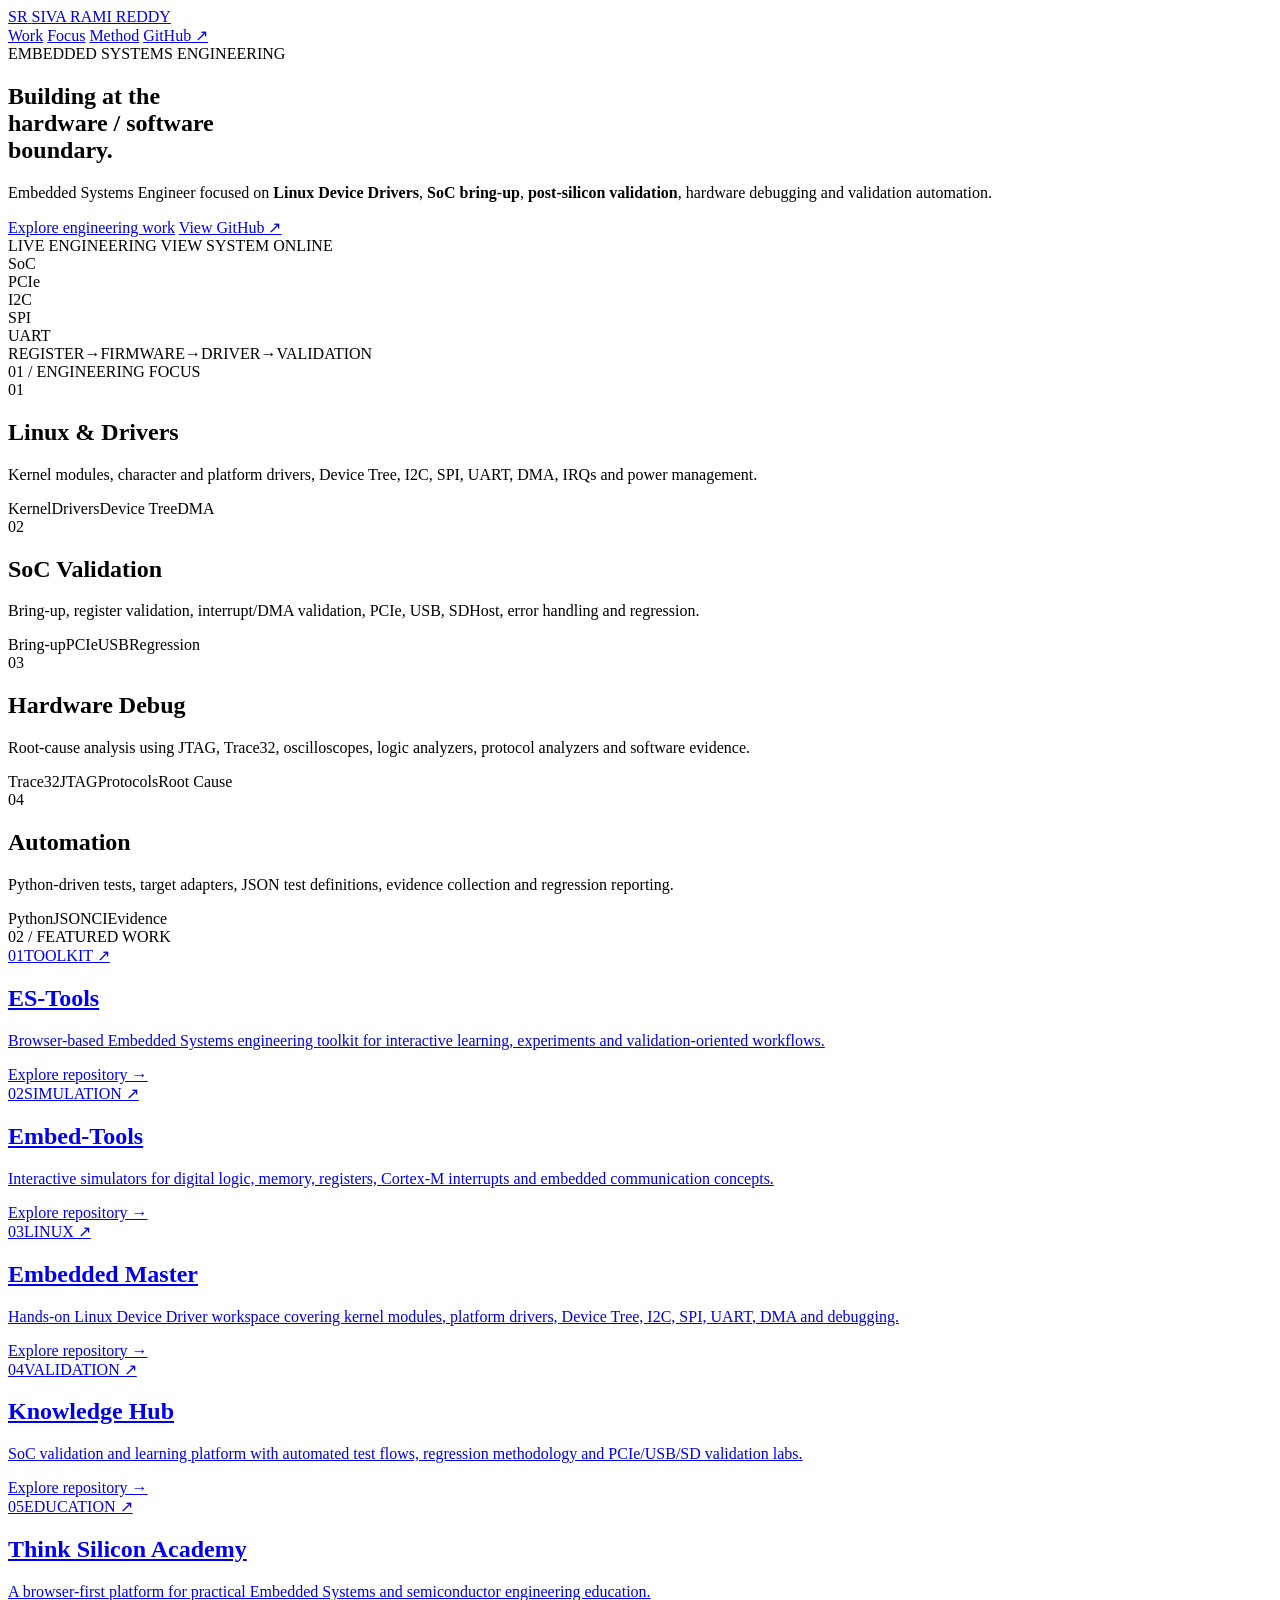
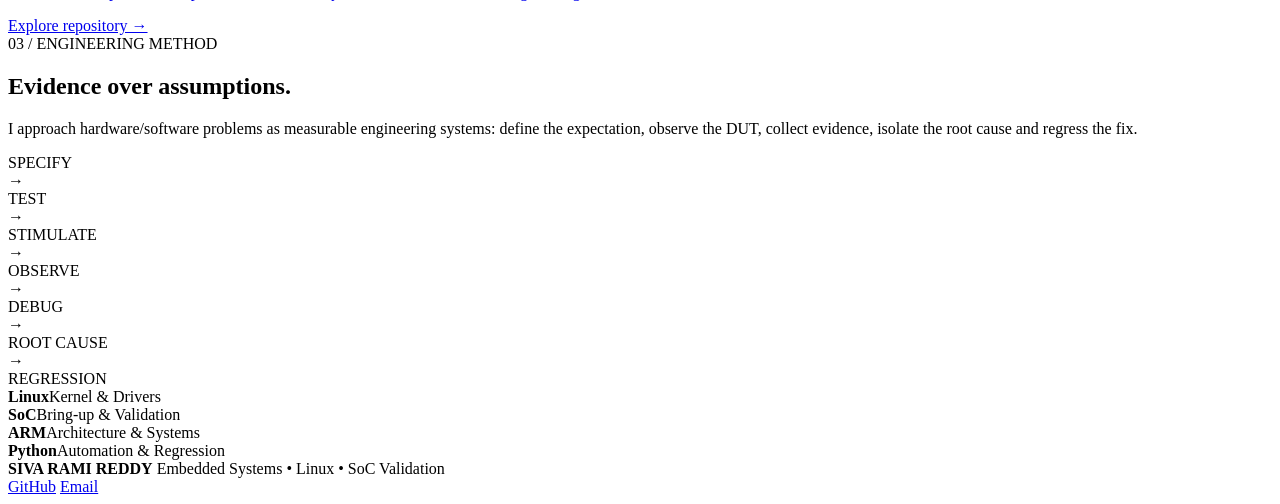
==== index.html @ 7dde1c49 "feat: create animated engineering portfolio landing page" ====
<!DOCTYPE html>
<html lang="en">
<head>
  <meta charset="UTF-8" />
  <meta name="viewport" content="width=device-width, initial-scale=1.0" />
  <meta name="description" content="Siva Rami Reddy — Embedded Systems Engineer focused on Linux Device Drivers, SoC Validation and Post-Silicon Engineering." />
  <meta name="theme-color" content="#07111f" />
  <title>Siva Rami Reddy | Embedded Systems Engineer</title>
  <link rel="stylesheet" href="style.css" />
</head>
<body>
  <div class="noise"></div>
  <div class="grid"></div>
  <div class="orb orb-a"></div>
  <div class="orb orb-b"></div>

  <header class="nav-wrap">
    <nav class="nav container" aria-label="Primary navigation">
      <a class="brand" href="#home" aria-label="Siva Rami Reddy home">
        <span class="brand-mark">SR</span>
        <span>SIVA RAMI REDDY</span>
      </a>
      <div class="nav-links">
        <a href="#work">Work</a>
        <a href="#focus">Focus</a>
        <a href="#method">Method</a>
        <a href="https://github.com/sivaramireddy18" target="_blank" rel="noreferrer">GitHub ↗</a>
      </div>
    </nav>
  </header>

  <main id="home">
    <section class="hero container reveal">
      <div class="hero-copy">
        <div class="eyebrow"><span class="pulse"></span> EMBEDDED SYSTEMS ENGINEERING</div>
        <h1>Building at the<br /><span class="accent">hardware / software</span><br />boundary.</h1>
        <p class="hero-text">
          Embedded Systems Engineer focused on <strong>Linux Device Drivers</strong>,
          <strong>SoC bring-up</strong>, <strong>post-silicon validation</strong>,
          hardware debugging and validation automation.
        </p>
        <div class="hero-actions">
          <a class="btn btn-primary" href="#work">Explore engineering work</a>
          <a class="btn btn-ghost" href="https://github.com/sivaramireddy18" target="_blank" rel="noreferrer">View GitHub ↗</a>
        </div>
      </div>

      <div class="signal-panel" aria-label="Engineering signal visualization">
        <div class="panel-head">
          <span>LIVE ENGINEERING VIEW</span>
          <span class="status"><i></i> SYSTEM ONLINE</span>
        </div>
        <div class="signal-content">
          <div class="chip">
            <div class="chip-label">SoC</div>
            <div class="chip-core"></div>
            <span class="pin p1"></span><span class="pin p2"></span><span class="pin p3"></span><span class="pin p4"></span>
            <span class="pin p5"></span><span class="pin p6"></span><span class="pin p7"></span><span class="pin p8"></span>
          </div>
          <div class="signal-lines">
            <div class="line"><span class="line-label">PCIe</span><span class="trace"></span></div>
            <div class="line"><span class="line-label">I2C</span><span class="trace delay"></span></div>
            <div class="line"><span class="line-label">SPI</span><span class="trace fast"></span></div>
            <div class="line"><span class="line-label">UART</span><span class="trace slow"></span></div>
          </div>
        </div>
        <div class="panel-foot">
          <span>REGISTER</span><span>→</span><span>FIRMWARE</span><span>→</span><span>DRIVER</span><span>→</span><span>VALIDATION</span>
        </div>
      </div>
    </section>

    <section id="focus" class="section container reveal">
      <div class="section-label">01 / ENGINEERING FOCUS</div>
      <div class="focus-grid">
        <article class="focus-card">
          <span class="card-num">01</span>
          <h2>Linux & Drivers</h2>
          <p>Kernel modules, character and platform drivers, Device Tree, I2C, SPI, UART, DMA, IRQs and power management.</p>
          <div class="tags"><span>Kernel</span><span>Drivers</span><span>Device Tree</span><span>DMA</span></div>
        </article>
        <article class="focus-card featured-card">
          <span class="card-num">02</span>
          <h2>SoC Validation</h2>
          <p>Bring-up, register validation, interrupt/DMA validation, PCIe, USB, SDHost, error handling and regression.</p>
          <div class="tags"><span>Bring-up</span><span>PCIe</span><span>USB</span><span>Regression</span></div>
        </article>
        <article class="focus-card">
          <span class="card-num">03</span>
          <h2>Hardware Debug</h2>
          <p>Root-cause analysis using JTAG, Trace32, oscilloscopes, logic analyzers, protocol analyzers and software evidence.</p>
          <div class="tags"><span>Trace32</span><span>JTAG</span><span>Protocols</span><span>Root Cause</span></div>
        </article>
        <article class="focus-card">
          <span class="card-num">04</span>
          <h2>Automation</h2>
          <p>Python-driven tests, target adapters, JSON test definitions, evidence collection and regression reporting.</p>
          <div class="tags"><span>Python</span><span>JSON</span><span>CI</span><span>Evidence</span></div>
        </article>
      </div>
    </section>

    <section id="work" class="section container reveal">
      <div class="section-label">02 / FEATURED WORK</div>
      <div class="work-grid">
        <a class="project" href="https://github.com/sivaramireddy18/ES-Tools" target="_blank" rel="noreferrer">
          <div class="project-top"><span>01</span><span>TOOLKIT ↗</span></div>
          <h2>ES-Tools</h2>
          <p>Browser-based Embedded Systems engineering toolkit for interactive learning, experiments and validation-oriented workflows.</p>
          <span class="project-arrow">Explore repository →</span>
        </a>
        <a class="project" href="https://github.com/sivaramireddy18/Embed-Tools" target="_blank" rel="noreferrer">
          <div class="project-top"><span>02</span><span>SIMULATION ↗</span></div>
          <h2>Embed-Tools</h2>
          <p>Interactive simulators for digital logic, memory, registers, Cortex-M interrupts and embedded communication concepts.</p>
          <span class="project-arrow">Explore repository →</span>
        </a>
        <a class="project" href="https://github.com/sivaramireddy18/Embedded_Master" target="_blank" rel="noreferrer">
          <div class="project-top"><span>03</span><span>LINUX ↗</span></div>
          <h2>Embedded Master</h2>
          <p>Hands-on Linux Device Driver workspace covering kernel modules, platform drivers, Device Tree, I2C, SPI, UART, DMA and debugging.</p>
          <span class="project-arrow">Explore repository →</span>
        </a>
        <a class="project" href="https://github.com/sivaramireddy18/Knowledge-Hub-Embedded-Systems" target="_blank" rel="noreferrer">
          <div class="project-top"><span>04</span><span>VALIDATION ↗</span></div>
          <h2>Knowledge Hub</h2>
          <p>SoC validation and learning platform with automated test flows, regression methodology and PCIe/USB/SD validation labs.</p>
          <span class="project-arrow">Explore repository →</span>
        </a>
        <a class="project" href="https://github.com/sivaramireddy18/Think-Silicon-Academy" target="_blank" rel="noreferrer">
          <div class="project-top"><span>05</span><span>EDUCATION ↗</span></div>
          <h2>Think Silicon Academy</h2>
          <p>A browser-first platform for practical Embedded Systems and semiconductor engineering education.</p>
          <span class="project-arrow">Explore repository →</span>
        </a>
      </div>
    </section>

    <section id="method" class="section container reveal">
      <div class="section-label">03 / ENGINEERING METHOD</div>
      <div class="method-shell">
        <div class="method-intro">
          <h2>Evidence over assumptions.</h2>
          <p>I approach hardware/software problems as measurable engineering systems: define the expectation, observe the DUT, collect evidence, isolate the root cause and regress the fix.</p>
        </div>
        <div class="method-flow">
          <div>SPECIFY</div><span>→</span><div>TEST</div><span>→</span><div>STIMULATE</div><span>→</span><div>OBSERVE</div><span>→</span><div>DEBUG</div><span>→</span><div>ROOT CAUSE</div><span>→</span><div>REGRESSION</div>
        </div>
      </div>
    </section>

    <section class="section container reveal">
      <div class="stats">
        <div><strong>Linux</strong><span>Kernel & Drivers</span></div>
        <div><strong>SoC</strong><span>Bring-up & Validation</span></div>
        <div><strong>ARM</strong><span>Architecture & Systems</span></div>
        <div><strong>Python</strong><span>Automation & Regression</span></div>
      </div>
    </section>
  </main>

  <footer class="footer container">
    <div>
      <strong>SIVA RAMI REDDY</strong>
      <span>Embedded Systems • Linux • SoC Validation</span>
    </div>
    <div class="footer-links">
      <a href="https://github.com/sivaramireddy18" target="_blank" rel="noreferrer">GitHub</a>
      <a href="mailto:gsivaramireddy18@gmail.com">Email</a>
    </div>
  </footer>

  <script src="script.js"></script>
</body>
</html>
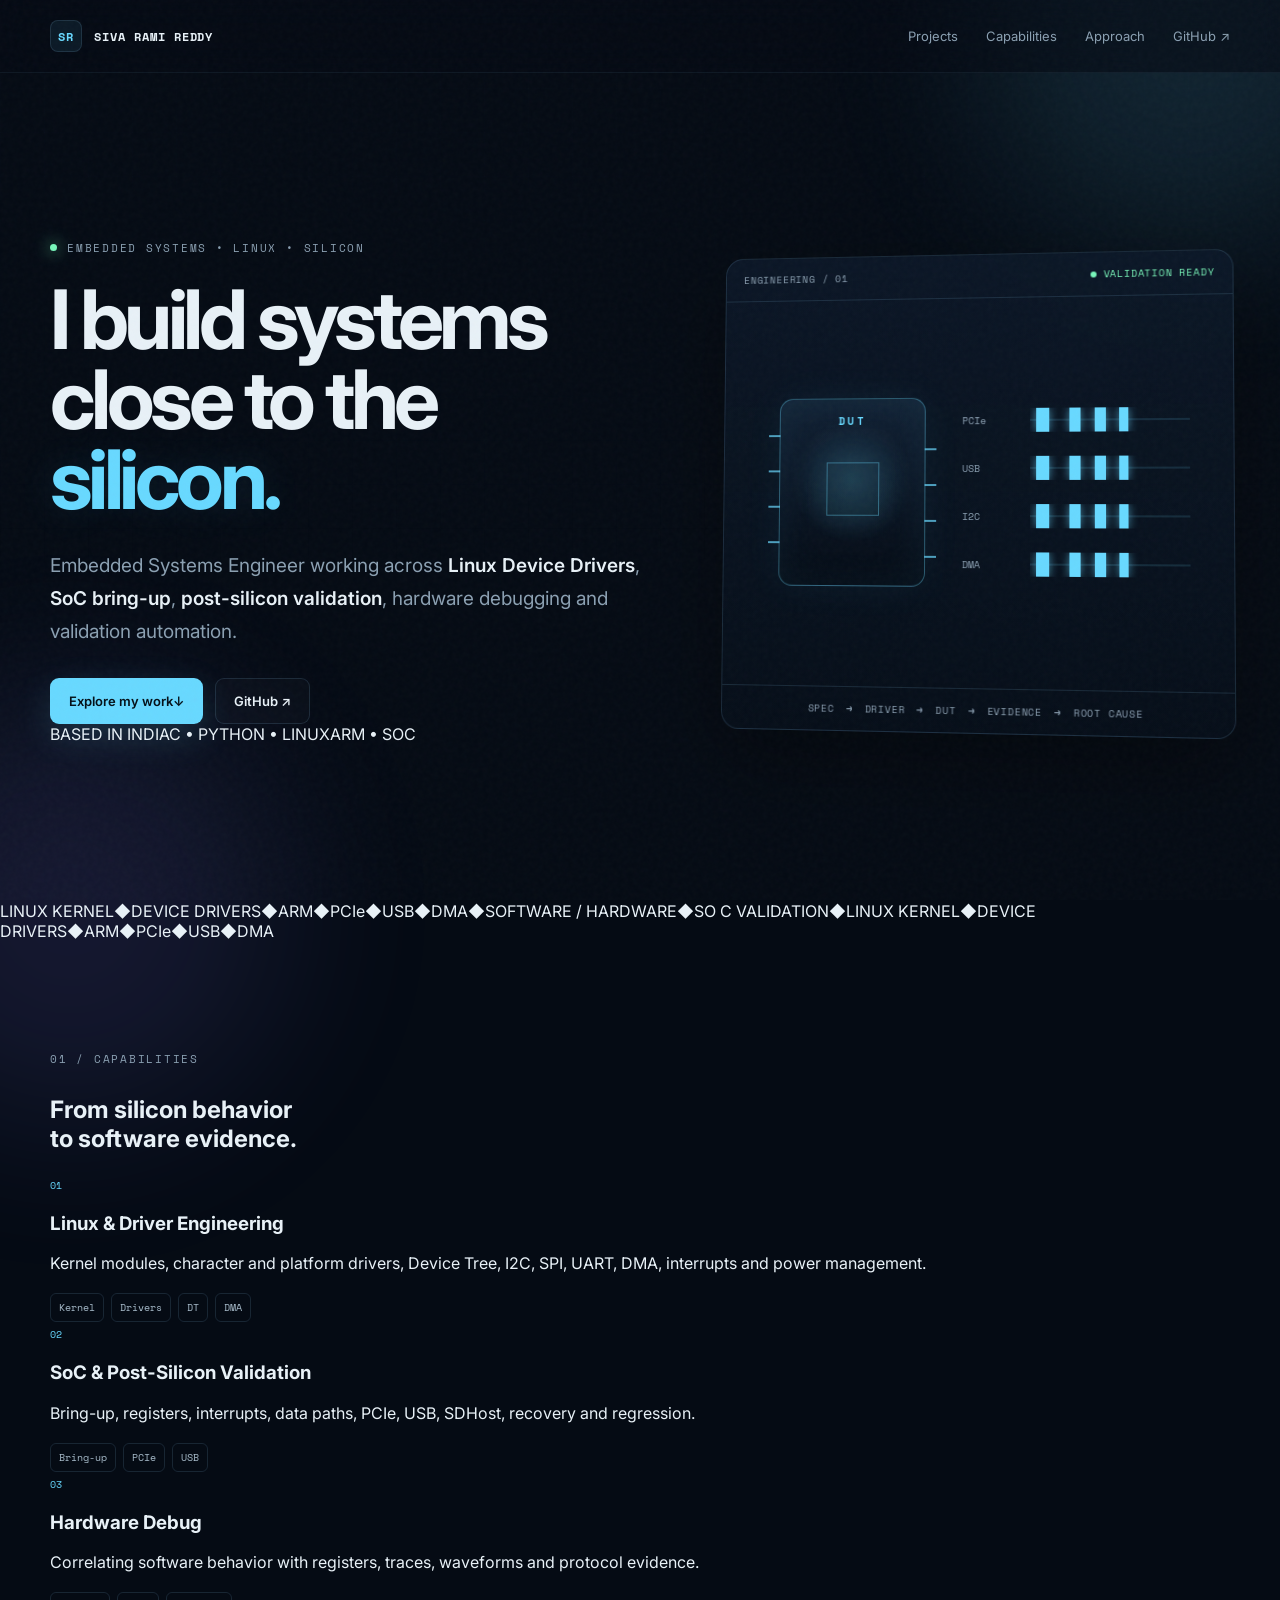
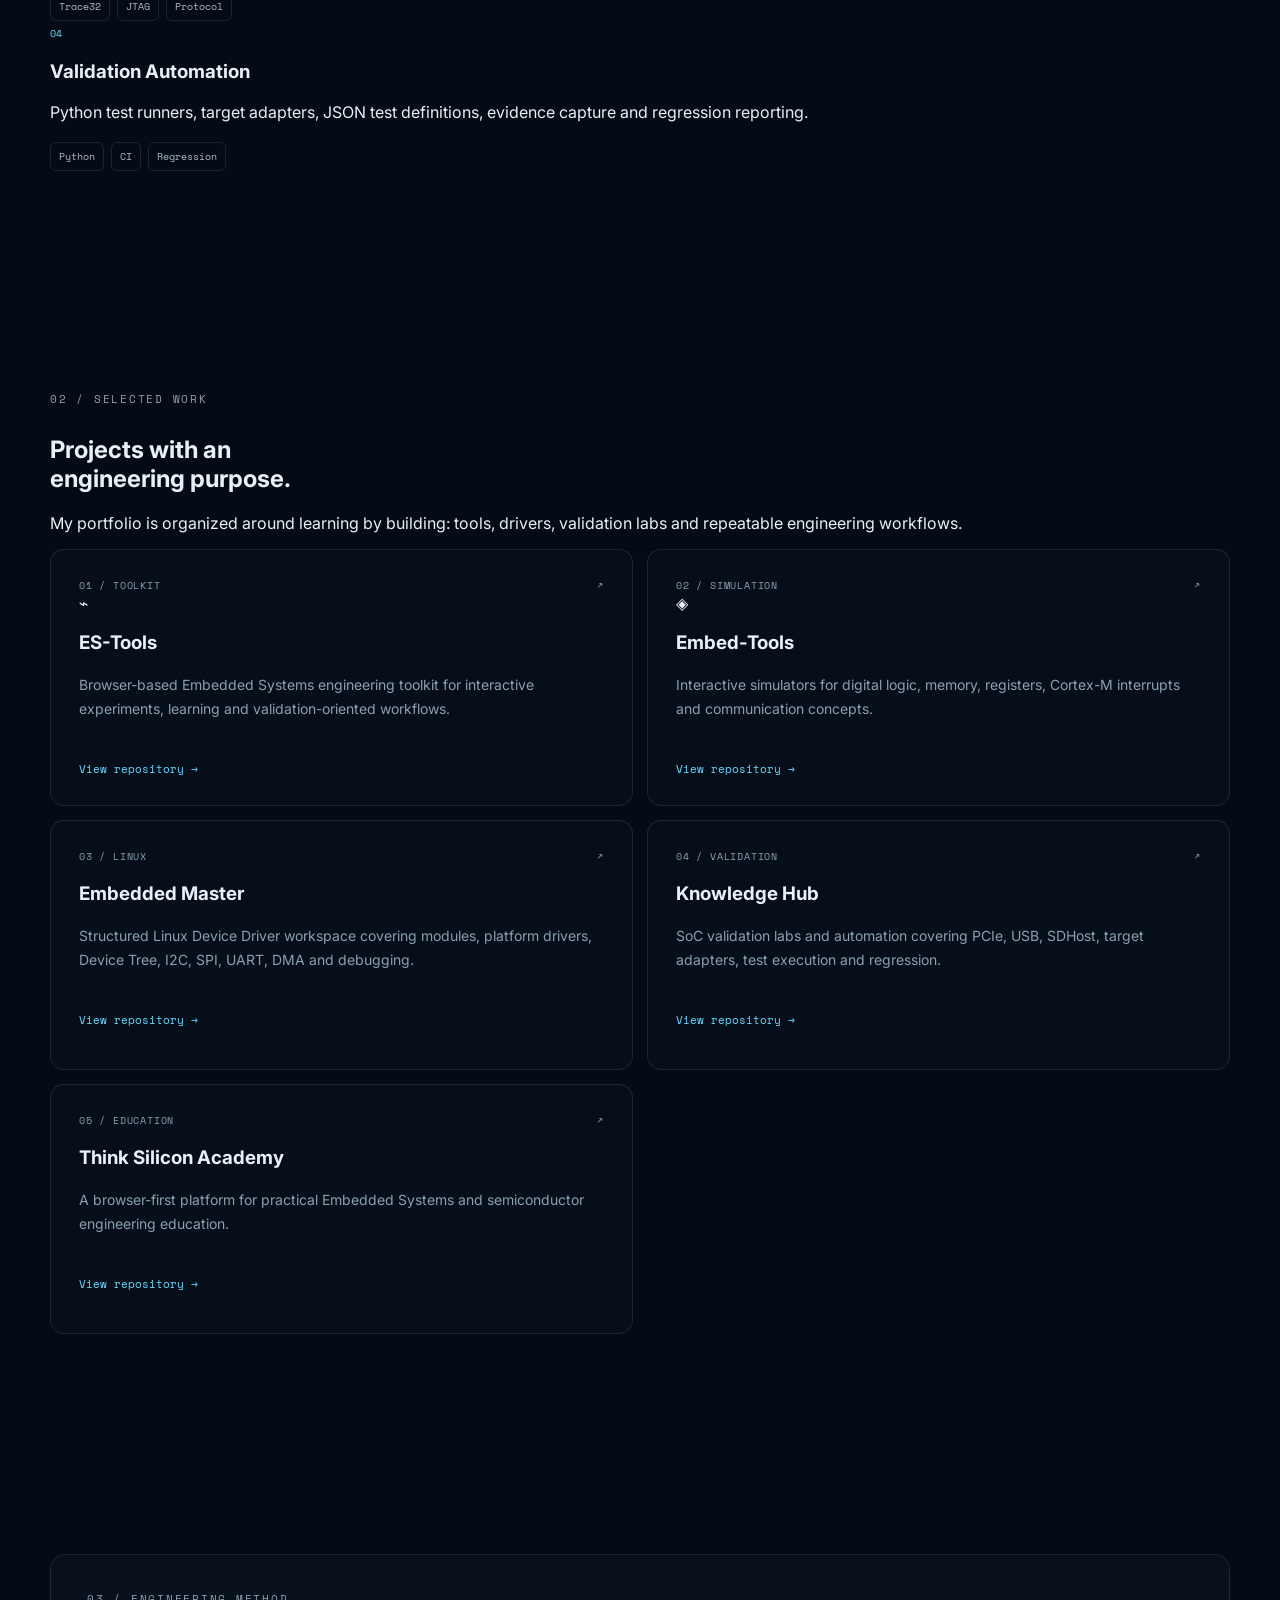
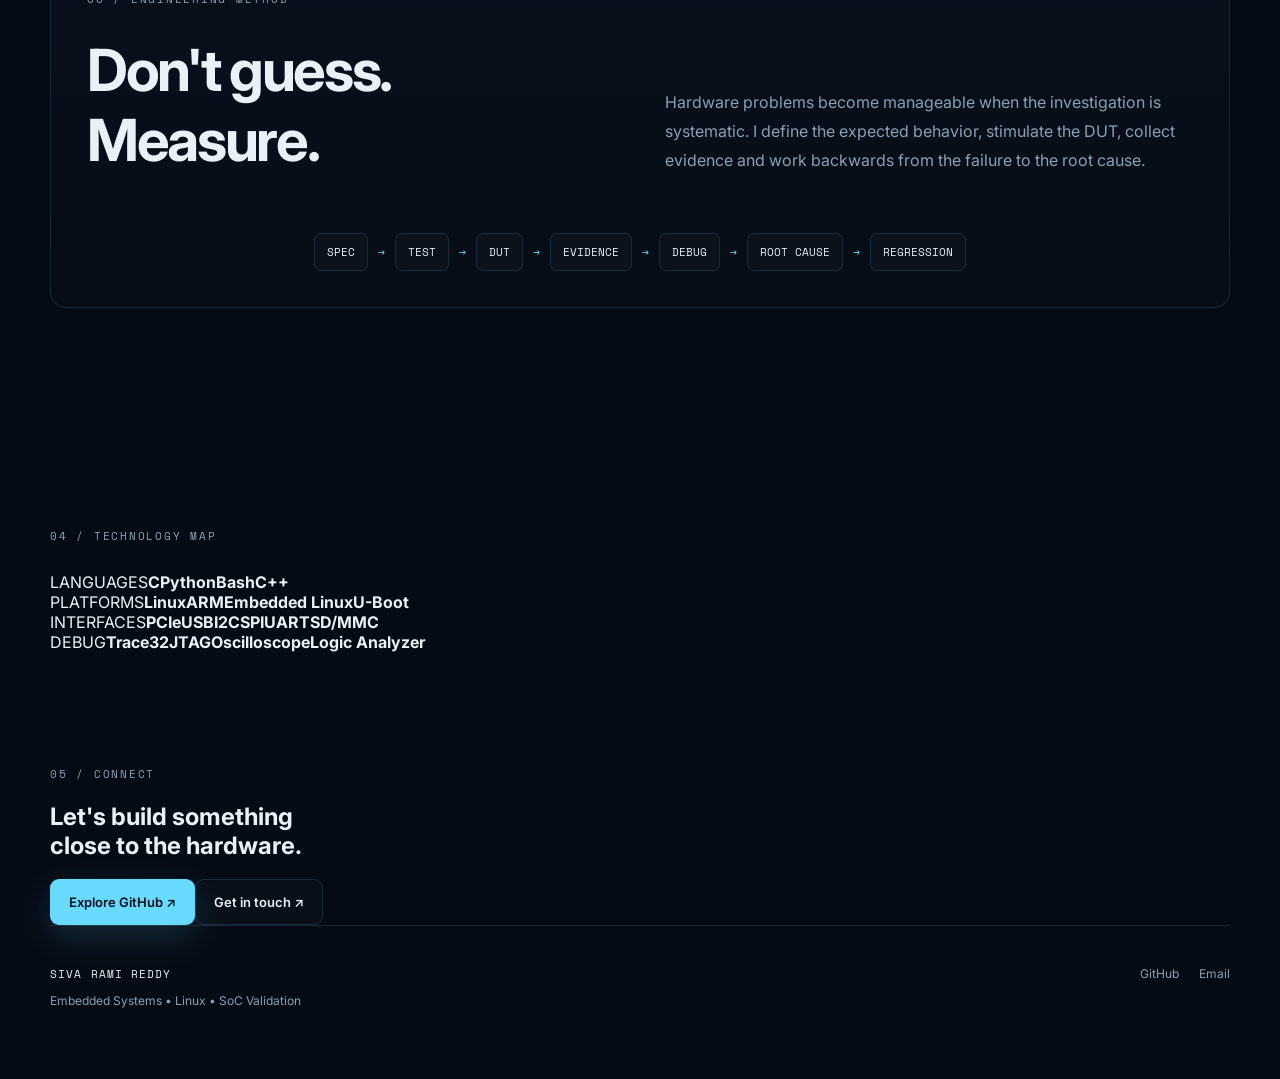
==== commit 9c0aa2d5: "design: elevate portfolio landing page" ====
--- a/index.html
+++ b/index.html
@@ -3,16 +3,20 @@
 <head>
   <meta charset="UTF-8" />
   <meta name="viewport" content="width=device-width, initial-scale=1.0" />
-  <meta name="description" content="Siva Rami Reddy — Embedded Systems Engineer focused on Linux Device Drivers, SoC Validation and Post-Silicon Engineering." />
-  <meta name="theme-color" content="#07111f" />
+  <meta name="description" content="Siva Rami Reddy — Embedded Systems Engineer focused on Linux Device Drivers, SoC Validation, Post-Silicon Engineering and hardware/software debugging." />
+  <meta name="theme-color" content="#050b14" />
+  <meta property="og:title" content="Siva Rami Reddy | Embedded Systems Engineer" />
+  <meta property="og:description" content="Linux Device Drivers • SoC Validation • Post-Silicon Engineering • Hardware Debug • Automation" />
   <title>Siva Rami Reddy | Embedded Systems Engineer</title>
+  <link rel="preconnect" href="https://fonts.googleapis.com" />
+  <link rel="preconnect" href="https://fonts.gstatic.com" crossorigin />
   <link rel="stylesheet" href="style.css" />
 </head>
 <body>
-  <div class="noise"></div>
-  <div class="grid"></div>
-  <div class="orb orb-a"></div>
-  <div class="orb orb-b"></div>
+  <div class="noise" aria-hidden="true"></div>
+  <div class="grid" aria-hidden="true"></div>
+  <div class="orb orb-a" aria-hidden="true"></div>
+  <div class="orb orb-b" aria-hidden="true"></div>
 
   <header class="nav-wrap">
     <nav class="nav container" aria-label="Primary navigation">
@@ -21,9 +25,9 @@
         <span>SIVA RAMI REDDY</span>
       </a>
       <div class="nav-links">
-        <a href="#work">Work</a>
-        <a href="#focus">Focus</a>
-        <a href="#method">Method</a>
+        <a href="#work">Projects</a>
+        <a href="#capabilities">Capabilities</a>
+        <a href="#method">Approach</a>
         <a href="https://github.com/sivaramireddy18" target="_blank" rel="noreferrer">GitHub ↗</a>
       </div>
     </nav>
@@ -32,144 +36,118 @@
   <main id="home">
     <section class="hero container reveal">
       <div class="hero-copy">
-        <div class="eyebrow"><span class="pulse"></span> EMBEDDED SYSTEMS ENGINEERING</div>
-        <h1>Building at the<br /><span class="accent">hardware / software</span><br />boundary.</h1>
+        <div class="eyebrow"><span class="pulse"></span> EMBEDDED SYSTEMS • LINUX • SILICON</div>
+        <h1>I build systems<br />close to the<br /><span class="accent">silicon.</span></h1>
         <p class="hero-text">
-          Embedded Systems Engineer focused on <strong>Linux Device Drivers</strong>,
+          Embedded Systems Engineer working across <strong>Linux Device Drivers</strong>,
           <strong>SoC bring-up</strong>, <strong>post-silicon validation</strong>,
           hardware debugging and validation automation.
         </p>
         <div class="hero-actions">
-          <a class="btn btn-primary" href="#work">Explore engineering work</a>
-          <a class="btn btn-ghost" href="https://github.com/sivaramireddy18" target="_blank" rel="noreferrer">View GitHub ↗</a>
+          <a class="btn btn-primary" href="#work">Explore my work <span>↓</span></a>
+          <a class="btn btn-ghost" href="https://github.com/sivaramireddy18" target="_blank" rel="noreferrer">GitHub ↗</a>
+        </div>
+        <div class="hero-meta">
+          <span>BASED IN INDIA</span><i></i><span>C • PYTHON • LINUX</span><i></i><span>ARM • SOC</span>
         </div>
       </div>
 
-      <div class="signal-panel" aria-label="Engineering signal visualization">
+      <div class="signal-panel" aria-label="Interactive SoC engineering visualization">
         <div class="panel-head">
-          <span>LIVE ENGINEERING VIEW</span>
-          <span class="status"><i></i> SYSTEM ONLINE</span>
+          <span>ENGINEERING / 01</span>
+          <span class="status"><i></i> VALIDATION READY</span>
         </div>
         <div class="signal-content">
           <div class="chip">
-            <div class="chip-label">SoC</div>
-            <div class="chip-core"></div>
+            <div class="chip-label">DUT</div>
+            <div class="chip-core"><span></span><span></span><span></span><span></span></div>
             <span class="pin p1"></span><span class="pin p2"></span><span class="pin p3"></span><span class="pin p4"></span>
             <span class="pin p5"></span><span class="pin p6"></span><span class="pin p7"></span><span class="pin p8"></span>
           </div>
           <div class="signal-lines">
             <div class="line"><span class="line-label">PCIe</span><span class="trace"></span></div>
-            <div class="line"><span class="line-label">I2C</span><span class="trace delay"></span></div>
-            <div class="line"><span class="line-label">SPI</span><span class="trace fast"></span></div>
-            <div class="line"><span class="line-label">UART</span><span class="trace slow"></span></div>
+            <div class="line"><span class="line-label">USB</span><span class="trace delay"></span></div>
+            <div class="line"><span class="line-label">I2C</span><span class="trace fast"></span></div>
+            <div class="line"><span class="line-label">DMA</span><span class="trace slow"></span></div>
           </div>
         </div>
-        <div class="panel-foot">
-          <span>REGISTER</span><span>→</span><span>FIRMWARE</span><span>→</span><span>DRIVER</span><span>→</span><span>VALIDATION</span>
-        </div>
+        <div class="panel-foot"><span>SPEC</span><b>→</b><span>DRIVER</span><b>→</b><span>DUT</span><b>→</b><span>EVIDENCE</span><b>→</b><span>ROOT CAUSE</span></div>
       </div>
     </section>
 
-    <section id="focus" class="section container reveal">
-      <div class="section-label">01 / ENGINEERING FOCUS</div>
-      <div class="focus-grid">
-        <article class="focus-card">
+    <section class="ticker" aria-label="Engineering domains">
+      <div class="ticker-track">
+        <span>LINUX KERNEL</span><b>◆</b><span>DEVICE DRIVERS</span><b>◆</b><span>ARM</span><b>◆</b><span>PCIe</span><b>◆</b><span>USB</span><b>◆</b><span>DMA</span><b>◆</b><span>SOFTWARE / HARDWARE</span><b>◆</b><span>SO C VALIDATION</span><b>◆</b><span>LINUX KERNEL</span><b>◆</b><span>DEVICE DRIVERS</span><b>◆</b><span>ARM</span><b>◆</b><span>PCIe</span><b>◆</b><span>USB</span><b>◆</b><span>DMA</span></div>
+    </section>
+
+    <section id="capabilities" class="section container reveal">
+      <div class="section-heading">
+        <div class="section-label">01 / CAPABILITIES</div>
+        <h2>From silicon behavior<br /><span>to software evidence.</span></h2>
+      </div>
+      <div class="capability-grid">
+        <article class="capability-card capability-main">
           <span class="card-num">01</span>
-          <h2>Linux & Drivers</h2>
-          <p>Kernel modules, character and platform drivers, Device Tree, I2C, SPI, UART, DMA, IRQs and power management.</p>
-          <div class="tags"><span>Kernel</span><span>Drivers</span><span>Device Tree</span><span>DMA</span></div>
+          <div><h3>Linux & Driver Engineering</h3><p>Kernel modules, character and platform drivers, Device Tree, I2C, SPI, UART, DMA, interrupts and power management.</p></div>
+          <div class="tags"><span>Kernel</span><span>Drivers</span><span>DT</span><span>DMA</span></div>
         </article>
-        <article class="focus-card featured-card">
+        <article class="capability-card">
           <span class="card-num">02</span>
-          <h2>SoC Validation</h2>
-          <p>Bring-up, register validation, interrupt/DMA validation, PCIe, USB, SDHost, error handling and regression.</p>
-          <div class="tags"><span>Bring-up</span><span>PCIe</span><span>USB</span><span>Regression</span></div>
+          <div><h3>SoC & Post-Silicon Validation</h3><p>Bring-up, registers, interrupts, data paths, PCIe, USB, SDHost, recovery and regression.</p></div>
+          <div class="tags"><span>Bring-up</span><span>PCIe</span><span>USB</span></div>
         </article>
-        <article class="focus-card">
+        <article class="capability-card">
           <span class="card-num">03</span>
-          <h2>Hardware Debug</h2>
-          <p>Root-cause analysis using JTAG, Trace32, oscilloscopes, logic analyzers, protocol analyzers and software evidence.</p>
-          <div class="tags"><span>Trace32</span><span>JTAG</span><span>Protocols</span><span>Root Cause</span></div>
+          <div><h3>Hardware Debug</h3><p>Correlating software behavior with registers, traces, waveforms and protocol evidence.</p></div>
+          <div class="tags"><span>Trace32</span><span>JTAG</span><span>Protocol</span></div>
         </article>
-        <article class="focus-card">
+        <article class="capability-card">
           <span class="card-num">04</span>
-          <h2>Automation</h2>
-          <p>Python-driven tests, target adapters, JSON test definitions, evidence collection and regression reporting.</p>
-          <div class="tags"><span>Python</span><span>JSON</span><span>CI</span><span>Evidence</span></div>
+          <div><h3>Validation Automation</h3><p>Python test runners, target adapters, JSON test definitions, evidence capture and regression reporting.</p></div>
+          <div class="tags"><span>Python</span><span>CI</span><span>Regression</span></div>
         </article>
       </div>
     </section>
 
     <section id="work" class="section container reveal">
-      <div class="section-label">02 / FEATURED WORK</div>
+      <div class="section-heading split-heading">
+        <div><div class="section-label">02 / SELECTED WORK</div><h2>Projects with an<br /><span>engineering purpose.</span></h2></div>
+        <p>My portfolio is organized around learning by building: tools, drivers, validation labs and repeatable engineering workflows.</p>
+      </div>
       <div class="work-grid">
-        <a class="project" href="https://github.com/sivaramireddy18/ES-Tools" target="_blank" rel="noreferrer">
-          <div class="project-top"><span>01</span><span>TOOLKIT ↗</span></div>
-          <h2>ES-Tools</h2>
-          <p>Browser-based Embedded Systems engineering toolkit for interactive learning, experiments and validation-oriented workflows.</p>
-          <span class="project-arrow">Explore repository →</span>
-        </a>
-        <a class="project" href="https://github.com/sivaramireddy18/Embed-Tools" target="_blank" rel="noreferrer">
-          <div class="project-top"><span>02</span><span>SIMULATION ↗</span></div>
-          <h2>Embed-Tools</h2>
-          <p>Interactive simulators for digital logic, memory, registers, Cortex-M interrupts and embedded communication concepts.</p>
-          <span class="project-arrow">Explore repository →</span>
-        </a>
-        <a class="project" href="https://github.com/sivaramireddy18/Embedded_Master" target="_blank" rel="noreferrer">
-          <div class="project-top"><span>03</span><span>LINUX ↗</span></div>
-          <h2>Embedded Master</h2>
-          <p>Hands-on Linux Device Driver workspace covering kernel modules, platform drivers, Device Tree, I2C, SPI, UART, DMA and debugging.</p>
-          <span class="project-arrow">Explore repository →</span>
-        </a>
-        <a class="project" href="https://github.com/sivaramireddy18/Knowledge-Hub-Embedded-Systems" target="_blank" rel="noreferrer">
-          <div class="project-top"><span>04</span><span>VALIDATION ↗</span></div>
-          <h2>Knowledge Hub</h2>
-          <p>SoC validation and learning platform with automated test flows, regression methodology and PCIe/USB/SD validation labs.</p>
-          <span class="project-arrow">Explore repository →</span>
-        </a>
-        <a class="project" href="https://github.com/sivaramireddy18/Think-Silicon-Academy" target="_blank" rel="noreferrer">
-          <div class="project-top"><span>05</span><span>EDUCATION ↗</span></div>
-          <h2>Think Silicon Academy</h2>
-          <p>A browser-first platform for practical Embedded Systems and semiconductor engineering education.</p>
-          <span class="project-arrow">Explore repository →</span>
-        </a>
+        <a class="project project-large" href="https://github.com/sivaramireddy18/ES-Tools" target="_blank" rel="noreferrer"><div class="project-top"><span>01 / TOOLKIT</span><span>↗</span></div><div class="project-icon">⌁</div><h3>ES-Tools</h3><p>Browser-based Embedded Systems engineering toolkit for interactive experiments, learning and validation-oriented workflows.</p><span class="project-arrow">View repository →</span></a>
+        <a class="project project-large" href="https://github.com/sivaramireddy18/Embed-Tools" target="_blank" rel="noreferrer"><div class="project-top"><span>02 / SIMULATION</span><span>↗</span></div><div class="project-icon">◈</div><h3>Embed-Tools</h3><p>Interactive simulators for digital logic, memory, registers, Cortex-M interrupts and communication concepts.</p><span class="project-arrow">View repository →</span></a>
+        <a class="project" href="https://github.com/sivaramireddy18/Embedded_Master" target="_blank" rel="noreferrer"><div class="project-top"><span>03 / LINUX</span><span>↗</span></div><h3>Embedded Master</h3><p>Structured Linux Device Driver workspace covering modules, platform drivers, Device Tree, I2C, SPI, UART, DMA and debugging.</p><span class="project-arrow">View repository →</span></a>
+        <a class="project" href="https://github.com/sivaramireddy18/Knowledge-Hub-Embedded-Systems" target="_blank" rel="noreferrer"><div class="project-top"><span>04 / VALIDATION</span><span>↗</span></div><h3>Knowledge Hub</h3><p>SoC validation labs and automation covering PCIe, USB, SDHost, target adapters, test execution and regression.</p><span class="project-arrow">View repository →</span></a>
+        <a class="project project-wide" href="https://github.com/sivaramireddy18/Think-Silicon-Academy" target="_blank" rel="noreferrer"><div class="project-top"><span>05 / EDUCATION</span><span>↗</span></div><h3>Think Silicon Academy</h3><p>A browser-first platform for practical Embedded Systems and semiconductor engineering education.</p><span class="project-arrow">View repository →</span></a>
       </div>
     </section>
 
     <section id="method" class="section container reveal">
-      <div class="section-label">03 / ENGINEERING METHOD</div>
       <div class="method-shell">
-        <div class="method-intro">
-          <h2>Evidence over assumptions.</h2>
-          <p>I approach hardware/software problems as measurable engineering systems: define the expectation, observe the DUT, collect evidence, isolate the root cause and regress the fix.</p>
-        </div>
-        <div class="method-flow">
-          <div>SPECIFY</div><span>→</span><div>TEST</div><span>→</span><div>STIMULATE</div><span>→</span><div>OBSERVE</div><span>→</span><div>DEBUG</div><span>→</span><div>ROOT CAUSE</div><span>→</span><div>REGRESSION</div>
-        </div>
+        <div class="section-label">03 / ENGINEERING METHOD</div>
+        <div class="method-intro"><h2>Don't guess.<br /><span>Measure.</span></h2><p>Hardware problems become manageable when the investigation is systematic. I define the expected behavior, stimulate the DUT, collect evidence and work backwards from the failure to the root cause.</p></div>
+        <div class="method-flow"><div>SPEC</div><span>→</span><div>TEST</div><span>→</span><div>DUT</div><span>→</span><div>EVIDENCE</div><span>→</span><div>DEBUG</div><span>→</span><div>ROOT CAUSE</div><span>→</span><div>REGRESSION</div></div>
       </div>
     </section>
 
     <section class="section container reveal">
-      <div class="stats">
-        <div><strong>Linux</strong><span>Kernel & Drivers</span></div>
-        <div><strong>SoC</strong><span>Bring-up & Validation</span></div>
-        <div><strong>ARM</strong><span>Architecture & Systems</span></div>
-        <div><strong>Python</strong><span>Automation & Regression</span></div>
+      <div class="section-label">04 / TECHNOLOGY MAP</div>
+      <div class="tech-map">
+        <div class="tech-group"><span>LANGUAGES</span><strong>C</strong><strong>Python</strong><strong>Bash</strong><strong>C++</strong></div>
+        <div class="tech-group"><span>PLATFORMS</span><strong>Linux</strong><strong>ARM</strong><strong>Embedded Linux</strong><strong>U-Boot</strong></div>
+        <div class="tech-group"><span>INTERFACES</span><strong>PCIe</strong><strong>USB</strong><strong>I2C</strong><strong>SPI</strong><strong>UART</strong><strong>SD/MMC</strong></div>
+        <div class="tech-group"><span>DEBUG</span><strong>Trace32</strong><strong>JTAG</strong><strong>Oscilloscope</strong><strong>Logic Analyzer</strong></div>
       </div>
+    </section>
+
+    <section class="closing container reveal">
+      <div class="closing-line"></div>
+      <div class="closing-content"><div><span class="section-label">05 / CONNECT</span><h2>Let's build something<br /><span>close to the hardware.</span></h2></div><div class="closing-actions"><a class="btn btn-primary" href="https://github.com/sivaramireddy18" target="_blank" rel="noreferrer">Explore GitHub ↗</a><a class="btn btn-ghost" href="mailto:gsivaramireddy18@gmail.com">Get in touch ↗</a></div></div>
     </section>
   </main>
 
-  <footer class="footer container">
-    <div>
-      <strong>SIVA RAMI REDDY</strong>
-      <span>Embedded Systems • Linux • SoC Validation</span>
-    </div>
-    <div class="footer-links">
-      <a href="https://github.com/sivaramireddy18" target="_blank" rel="noreferrer">GitHub</a>
-      <a href="mailto:gsivaramireddy18@gmail.com">Email</a>
-    </div>
-  </footer>
-
+  <footer class="footer container"><div><strong>SIVA RAMI REDDY</strong><span>Embedded Systems • Linux • SoC Validation</span></div><div class="footer-links"><a href="https://github.com/sivaramireddy18" target="_blank" rel="noreferrer">GitHub</a><a href="mailto:gsivaramireddy18@gmail.com">Email</a></div></footer>
   <script src="script.js"></script>
 </body>
 </html>
--- a/style.css
+++ b/style.css
@@ -0,0 +1,161 @@
+@import url('https://fonts.googleapis.com/css2?family=Inter:wght@400;500;600;700;800&family=Space+Mono:wght@400;700&display=swap');
+
+:root {
+  --bg: #050b14;
+  --panel: rgba(8, 18, 31, 0.76);
+  --panel-strong: #0b1727;
+  --line: rgba(125, 178, 214, 0.16);
+  --text: #e8f1f7;
+  --muted: #8ba0b2;
+  --accent: #68d9ff;
+  --accent-2: #8d7dff;
+  --ok: #78f6ba;
+  --shadow: 0 30px 80px rgba(0,0,0,.35);
+}
+
+* { box-sizing: border-box; }
+html { scroll-behavior: smooth; }
+body {
+  margin: 0;
+  font-family: Inter, system-ui, sans-serif;
+  color: var(--text);
+  background: var(--bg);
+  overflow-x: hidden;
+}
+a { color: inherit; text-decoration: none; }
+.container { width: min(1180px, calc(100% - 40px)); margin-inline: auto; }
+
+.noise {
+  position: fixed; inset: 0; pointer-events: none; z-index: 20; opacity: .035;
+  background-image: url("data:image/svg+xml,%3Csvg viewBox='0 0 200 200' xmlns='http://www.w3.org/2000/svg'%3E%3Cfilter id='n'%3E%3CfeTurbulence type='fractalNoise' baseFrequency='.9' numOctaves='4' stitchTiles='stitch'/%3E%3C/filter%3E%3Crect width='100%25' height='100%25' filter='url(%23n)' opacity='.8'/%3E%3C/svg%3E");
+}
+.grid {
+  position: fixed; inset: 0; z-index: -3; opacity: .28;
+  background-image: linear-gradient(rgba(110,170,200,.05) 1px, transparent 1px), linear-gradient(90deg, rgba(110,170,200,.05) 1px, transparent 1px);
+  background-size: 44px 44px;
+  mask-image: linear-gradient(to bottom, black 0%, transparent 85%);
+}
+.orb { position: fixed; width: 420px; height: 420px; border-radius: 50%; filter: blur(90px); opacity: .12; z-index: -2; }
+.orb-a { background: var(--accent); top: -180px; right: -120px; }
+.orb-b { background: var(--accent-2); bottom: -220px; left: -140px; }
+
+.nav-wrap { position: sticky; top: 0; z-index: 15; backdrop-filter: blur(18px); background: rgba(5,11,20,.6); border-bottom: 1px solid rgba(125,178,214,.08); }
+.nav { min-height: 72px; display: flex; align-items: center; justify-content: space-between; }
+.brand { display: inline-flex; align-items: center; gap: 12px; font-family: 'Space Mono', monospace; font-size: 12px; font-weight: 700; letter-spacing: .08em; }
+.brand-mark { width: 32px; height: 32px; display:grid; place-items:center; border:1px solid var(--line); border-radius: 8px; color: var(--accent); background: rgba(104,217,255,.08); }
+.nav-links { display:flex; gap: 28px; font-size: 13px; color: var(--muted); }
+.nav-links a { transition: color .25s ease; }
+.nav-links a:hover { color: var(--text); }
+
+.hero { min-height: calc(100vh - 72px); display:grid; grid-template-columns: 1.08fr .92fr; align-items:center; gap: 64px; padding-block: 90px 80px; }
+.eyebrow { font-family:'Space Mono',monospace; font-size:11px; color:var(--muted); letter-spacing:.16em; display:flex; align-items:center; gap:10px; }
+.pulse { width:7px; height:7px; border-radius:50%; background:var(--ok); box-shadow:0 0 16px var(--ok); animation:pulse 1.8s infinite; }
+.hero h1 { font-size: clamp(48px, 7vw, 82px); line-height:.98; letter-spacing:-.055em; margin: 24px 0 28px; max-width: 760px; }
+.accent { color: var(--accent); text-shadow: 0 0 40px rgba(104,217,255,.12); }
+.hero-text { color: var(--muted); font-size: clamp(16px, 1.6vw, 19px); line-height: 1.75; max-width: 680px; }
+.hero-text strong { color: var(--text); font-weight:600; }
+.hero-actions { display:flex; gap:12px; margin-top:30px; flex-wrap:wrap; }
+.btn { display:inline-flex; align-items:center; justify-content:center; min-height:46px; padding:0 18px; border-radius:9px; font-size:13px; font-weight:600; border:1px solid transparent; transition: transform .25s, border-color .25s, background .25s; }
+.btn:hover { transform:translateY(-2px); }
+.btn-primary { color:#041018; background:var(--accent); box-shadow:0 12px 36px rgba(104,217,255,.16); }
+.btn-ghost { border-color:var(--line); color:var(--text); background:rgba(255,255,255,.02); }
+
+.signal-panel { background: linear-gradient(180deg, rgba(11,23,39,.92), rgba(6,14,25,.88)); border:1px solid var(--line); border-radius:18px; box-shadow:var(--shadow); overflow:hidden; transform:perspective(1000px) rotateY(-5deg) rotateX(2deg); transition:transform .5s ease; }
+.signal-panel:hover { transform:perspective(1000px) rotateY(0deg) rotateX(0deg) translateY(-4px); }
+.panel-head,.panel-foot { display:flex; align-items:center; gap:12px; padding:14px 18px; font-family:'Space Mono',monospace; font-size:10px; letter-spacing:.08em; color:var(--muted); border-bottom:1px solid var(--line); }
+.panel-head { justify-content:space-between; }
+.panel-foot { border-bottom:0; border-top:1px solid var(--line); justify-content:center; flex-wrap:wrap; }
+.status { display:flex; align-items:center; gap:7px; color:var(--ok); }
+.status i { width:6px;height:6px;border-radius:50%;background:var(--ok); }
+.signal-content { min-height:390px; display:grid; grid-template-columns: 180px 1fr; align-items:center; gap:22px; padding:42px; }
+.chip { position:relative; width:150px; height:190px; margin:auto; border:1px solid rgba(104,217,255,.38); border-radius:14px; background:radial-gradient(circle at 50% 44%, rgba(104,217,255,.16), transparent 48%), linear-gradient(180deg, rgba(17,33,52,.95), rgba(4,11,20,.95)); box-shadow:inset 0 0 40px rgba(104,217,255,.06), 0 0 40px rgba(104,217,255,.06); }
+.chip-label { position:absolute; top:14px; width:100%; text-align:center; font:700 11px 'Space Mono',monospace; color:var(--accent); letter-spacing:.2em; }
+.chip-core { position:absolute; width:54px; height:54px; left:48px; top:64px; border:1px solid rgba(104,217,255,.4); background:rgba(104,217,255,.04); box-shadow:0 0 30px rgba(104,217,255,.1); }
+.pin { position:absolute; width:12px; height:2px; background:var(--accent); opacity:.7; }
+.p1{left:-12px;top:36px}.p2{left:-12px;top:72px}.p3{left:-12px;top:108px}.p4{left:-12px;top:144px}
+.p5{right:-12px;top:50px}.p6{right:-12px;top:86px}.p7{right:-12px;top:122px}.p8{right:-12px;top:158px}
+.signal-lines { display:flex; flex-direction:column; gap:24px; }
+.line { display:grid; grid-template-columns:58px 1fr; align-items:center; gap:10px; }
+.line-label { color:var(--muted); font:10px 'Space Mono',monospace; }
+.trace { position:relative; display:block; height:24px; overflow:hidden; background:linear-gradient(180deg, transparent 47%, rgba(104,217,255,.14) 48%, rgba(104,217,255,.14) 52%, transparent 53%); }
+.trace::before { content:""; position:absolute; inset:0; background:linear-gradient(90deg, transparent 0 5%, var(--accent) 5% 10%, transparent 10% 16%, var(--accent) 16% 24%, transparent 24% 34%, var(--accent) 34% 42%, transparent 42% 55%, var(--accent) 55% 62%, transparent 62% 71%, var(--accent) 71% 78%, transparent 78% 86%, var(--accent) 86% 92%, transparent 92%); transform:translateX(-30%); animation:signal 2.3s linear infinite; filter:drop-shadow(0 0 5px rgba(104,217,255,.6)); }
+.trace.delay::before { animation-delay:.4s; animation-duration:2.7s; }
+.trace.fast::before { animation-duration:1.6s; }
+.trace.slow::before { animation-duration:3.2s; }
+
+.section { padding-block: 110px; }
+.section-label { font: 11px 'Space Mono',monospace; letter-spacing:.16em; color:var(--muted); margin-bottom:28px; }
+.focus-grid { display:grid; grid-template-columns:repeat(4,1fr); gap:14px; }
+.focus-card { position:relative; min-height:270px; padding:26px; border:1px solid var(--line); border-radius:14px; background:rgba(8,18,31,.66); overflow:hidden; transition:transform .28s, border-color .28s, background .28s; }
+.focus-card::after { content:""; position:absolute; inset:auto -20% -65% -20%; height:150px; background:radial-gradient(circle, rgba(104,217,255,.09), transparent 65%); opacity:0; transition:opacity .3s; }
+.focus-card:hover { transform:translateY(-5px); border-color:rgba(104,217,255,.3); background:rgba(10,22,38,.86); }
+.focus-card:hover::after { opacity:1; }
+.featured-card { border-color:rgba(104,217,255,.28); }
+.card-num { font:10px 'Space Mono',monospace; color:var(--accent); }
+.focus-card h2 { font-size:23px; margin:46px 0 12px; }
+.focus-card p { font-size:14px; line-height:1.7; color:var(--muted); }
+.tags { display:flex; gap:7px; flex-wrap:wrap; margin-top:20px; }
+.tags span { padding:6px 8px; border:1px solid var(--line); border-radius:6px; color:#a8bccb; font:10px 'Space Mono',monospace; }
+
+.work-grid { display:grid; grid-template-columns:repeat(2,1fr); gap:14px; }
+.project { display:block; padding:28px; border:1px solid var(--line); border-radius:14px; background:rgba(8,18,31,.64); min-height:250px; transition:transform .28s,border-color .28s,background .28s; }
+.project:hover { transform:translateY(-5px); border-color:rgba(104,217,255,.3); background:rgba(10,22,38,.88); }
+.project-top { display:flex; justify-content:space-between; color:var(--muted); font:10px 'Space Mono',monospace; letter-spacing:.08em; }
+.project h2 { margin:55px 0 10px; font-size:31px; letter-spacing:-.03em; }
+.project p { color:var(--muted); line-height:1.7; max-width:640px; font-size:14px; }
+.project-arrow { display:inline-block; margin-top:26px; color:var(--accent); font:11px 'Space Mono',monospace; }
+
+.method-shell { padding:36px; border:1px solid var(--line); border-radius:16px; background:linear-gradient(180deg,rgba(8,18,31,.72),rgba(7,14,25,.72)); }
+.method-intro { display:grid; grid-template-columns:1fr 1fr; gap:50px; align-items:end; }
+.method-intro h2 { margin:0; font-size:clamp(34px,5vw,58px); letter-spacing:-.04em; }
+.method-intro p { margin:0; color:var(--muted); line-height:1.8; }
+.method-flow { margin-top:40px; padding:18px 0 0; display:flex; align-items:center; justify-content:center; flex-wrap:wrap; gap:10px; color:var(--text); font:11px 'Space Mono',monospace; }
+.method-flow div { padding:10px 12px; border:1px solid var(--line); border-radius:7px; background:rgba(255,255,255,.02); }
+.method-flow span { color:var(--accent); }
+
+.stats { display:grid; grid-template-columns:repeat(4,1fr); gap:12px; }
+.stats div { padding:22px; border-top:1px solid var(--line); }
+.stats strong { display:block; font-size:18px; margin-bottom:6px; }
+.stats span { color:var(--muted); font-size:12px; }
+
+.footer { padding:40px 0 70px; display:flex; justify-content:space-between; gap:24px; border-top:1px solid var(--line); }
+.footer strong { display:block; font:11px 'Space Mono',monospace; letter-spacing:.1em; margin-bottom:7px; }
+.footer span { color:var(--muted); font-size:12px; }
+.footer-links { display:flex; gap:20px; color:var(--muted); font-size:12px; }
+.footer-links a:hover { color:var(--text); }
+
+.reveal { opacity:0; transform:translateY(28px); transition:opacity .8s ease, transform .8s ease; }
+.reveal.visible { opacity:1; transform:none; }
+
+@keyframes signal { from { transform:translateX(-35%); } to { transform:translateX(0%); } }
+@keyframes pulse { 0%,100% { transform:scale(1); opacity:.75; } 50% { transform:scale(1.35); opacity:1; } }
+
+@media (max-width: 960px) {
+  .hero { grid-template-columns:1fr; gap:44px; }
+  .signal-panel { max-width:760px; width:100%; margin-inline:auto; }
+  .focus-grid { grid-template-columns:repeat(2,1fr); }
+  .method-intro { grid-template-columns:1fr; gap:20px; }
+  .stats { grid-template-columns:repeat(2,1fr); }
+}
+
+@media (max-width: 700px) {
+  .container { width:min(100% - 28px, 1180px); }
+  .nav-links { gap:12px; }
+  .nav-links a:nth-child(2), .nav-links a:nth-child(3) { display:none; }
+  .brand span:last-child { display:none; }
+  .hero { padding-top:62px; }
+  .hero h1 { font-size:clamp(42px,13vw,64px); }
+  .signal-content { grid-template-columns:1fr; padding:30px 22px; }
+  .signal-lines { width:100%; }
+  .focus-grid,.work-grid,.stats { grid-template-columns:1fr; }
+  .focus-card { min-height:230px; }
+  .project { min-height:220px; }
+  .method-shell { padding:24px 18px; }
+  .method-flow { justify-content:flex-start; }
+  .footer { flex-direction:column; }
+}
+
+@media (prefers-reduced-motion: reduce) {
+  html { scroll-behavior:auto; }
+  *, *::before, *::after { animation-duration:.01ms !important; animation-iteration-count:1 !important; transition-duration:.01ms !important; }
+}
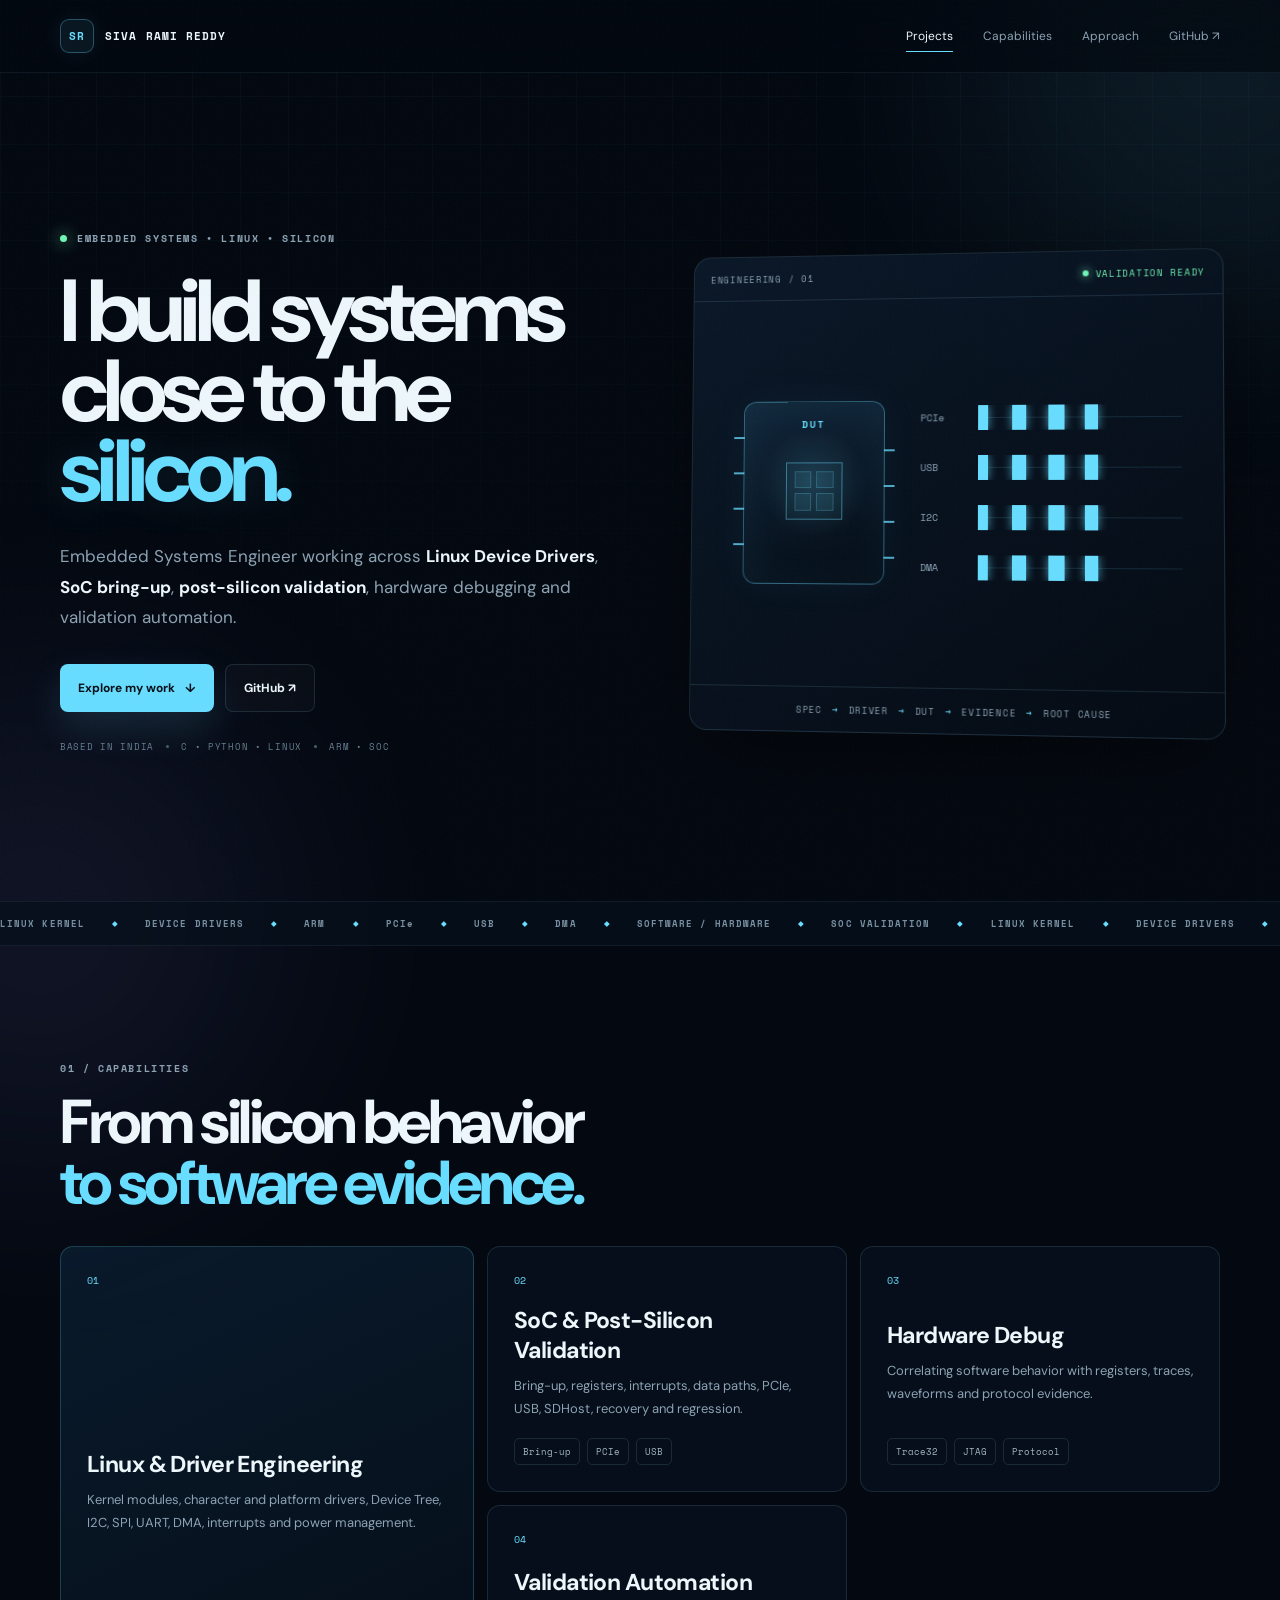
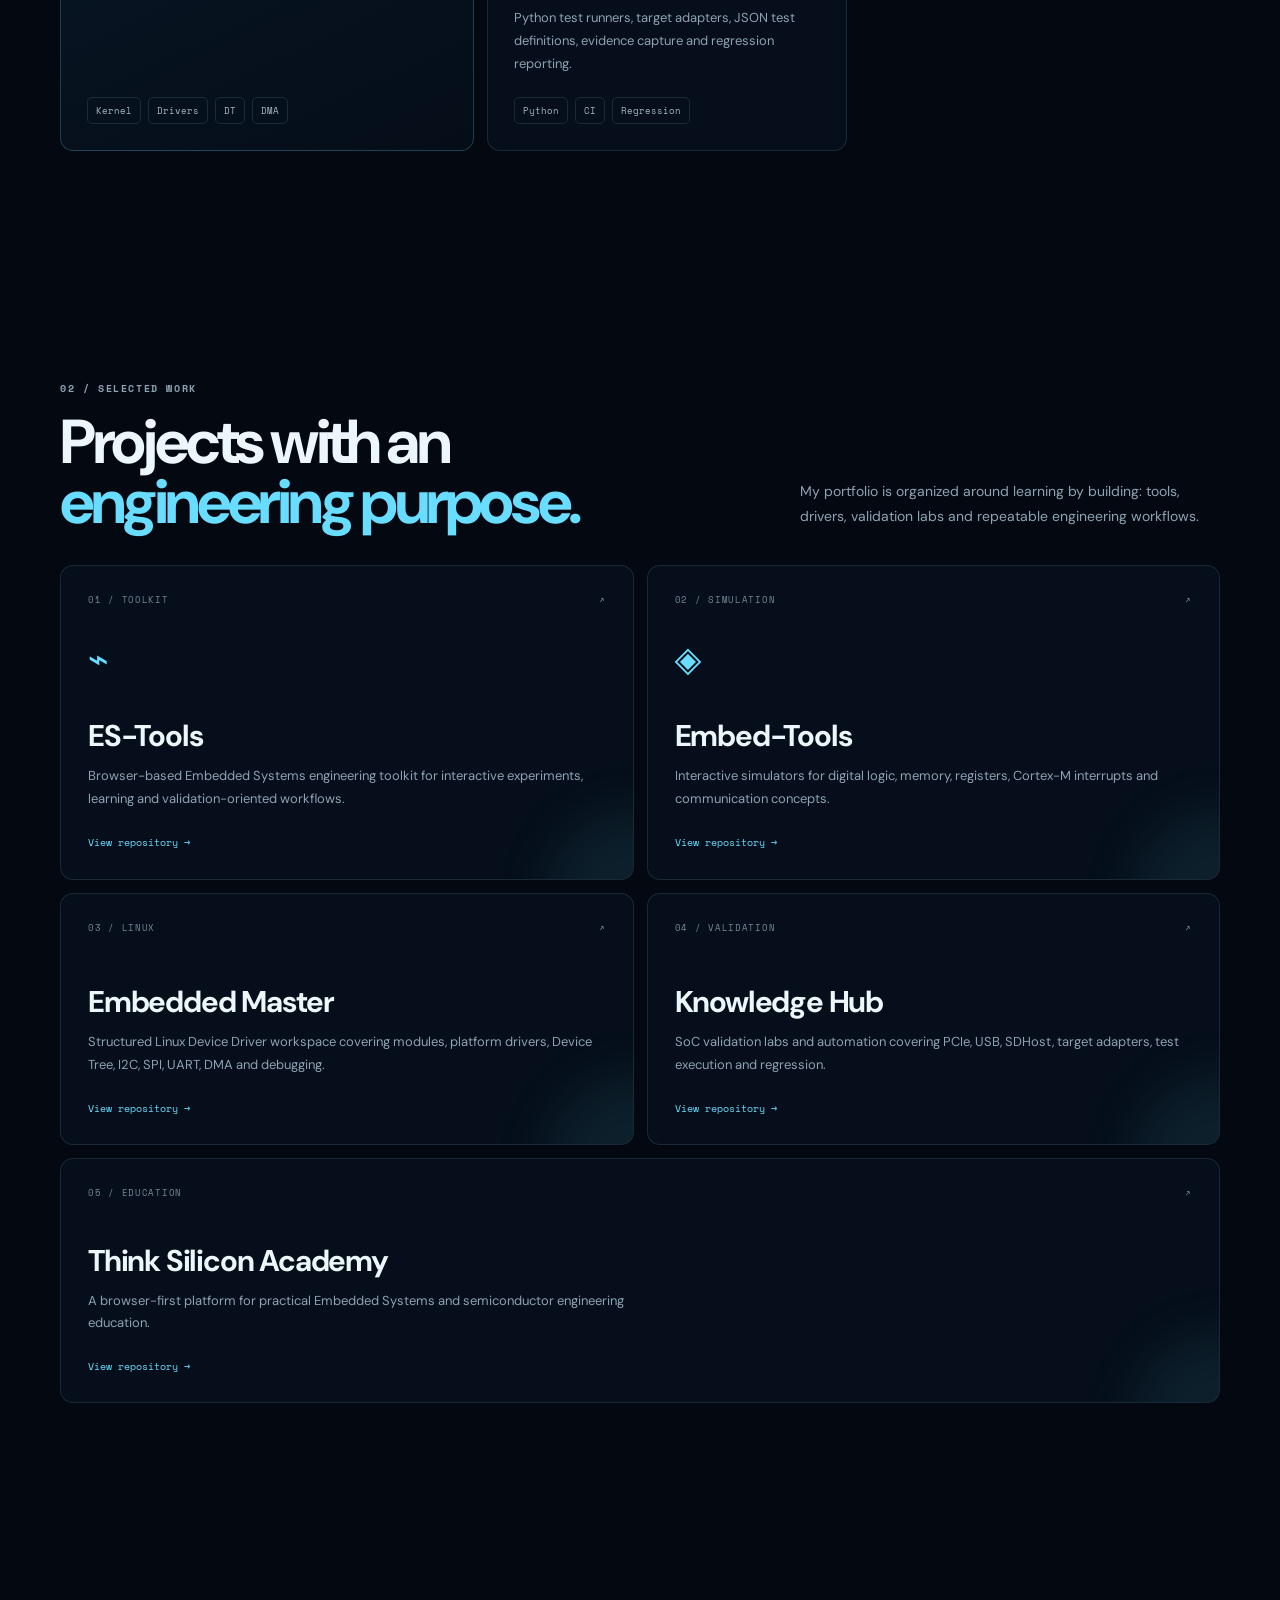
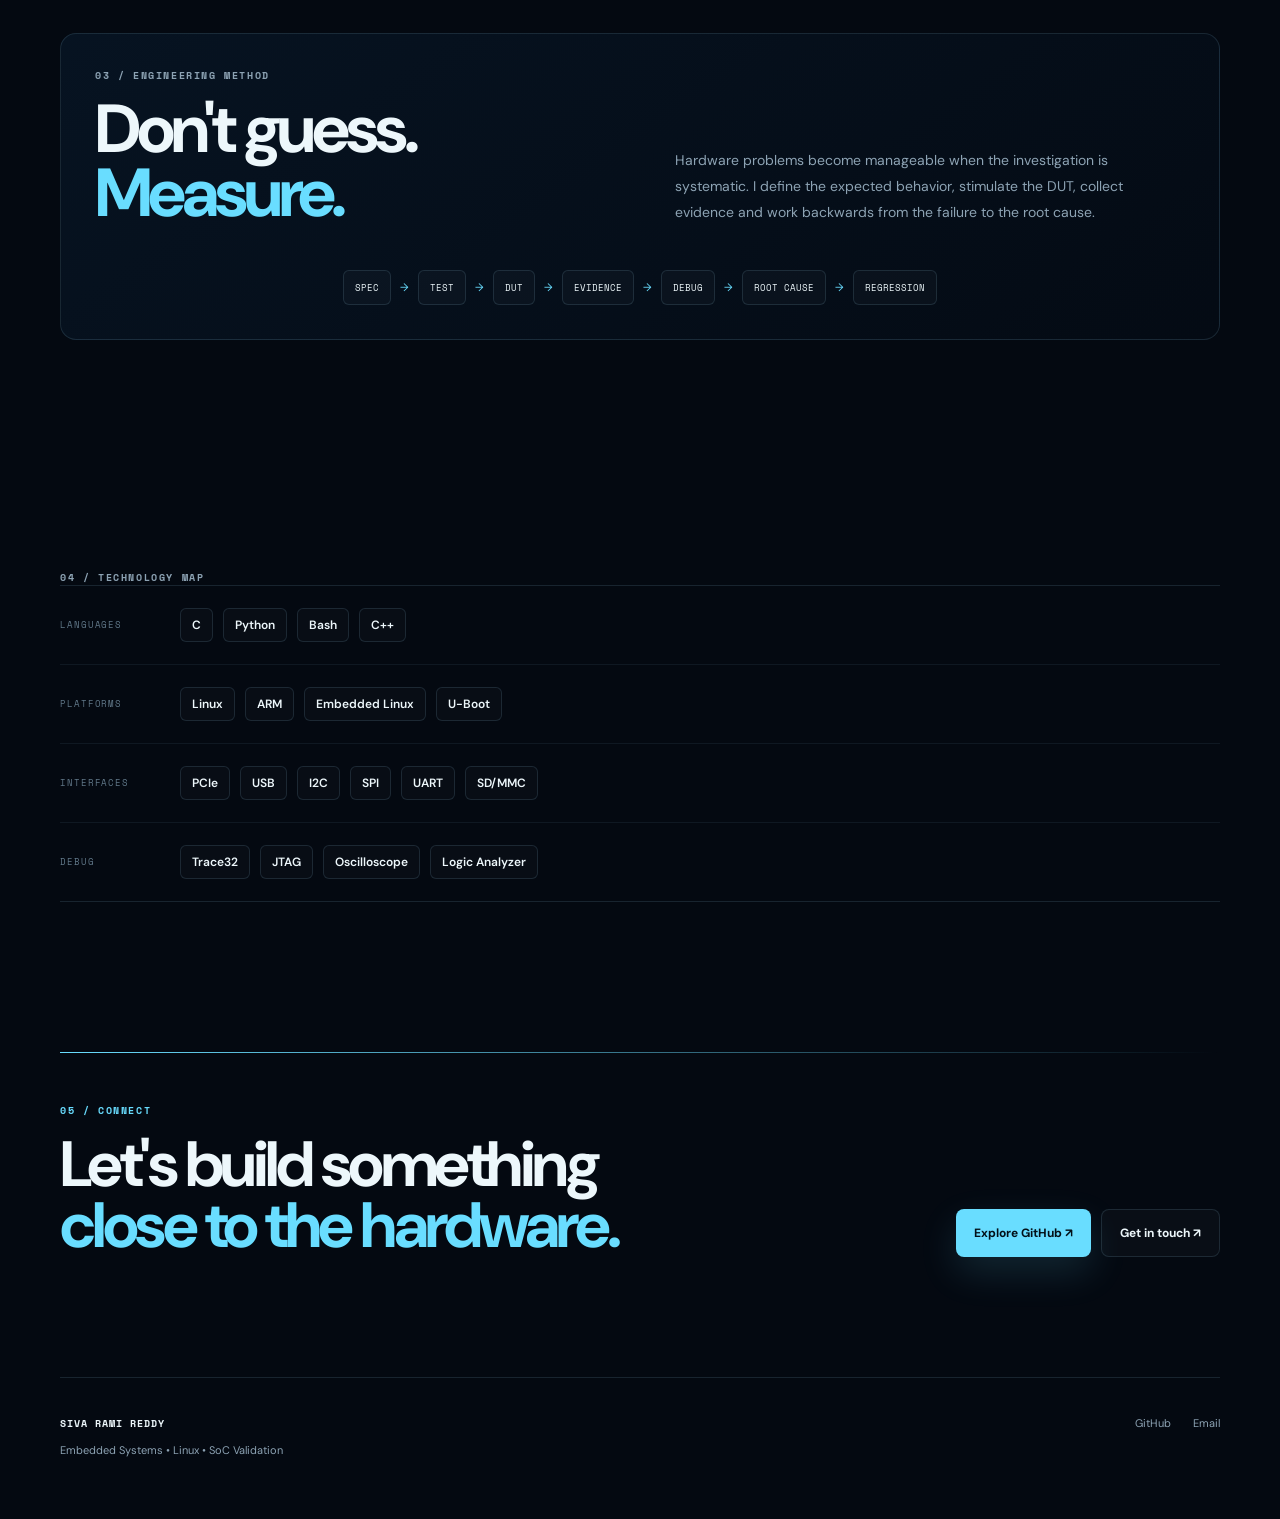
==== commit e2edaedb: "fix: correct SoC ticker label" ====
--- a/index.html
+++ b/index.html
@@ -77,7 +77,7 @@
 
     <section class="ticker" aria-label="Engineering domains">
       <div class="ticker-track">
-        <span>LINUX KERNEL</span><b>◆</b><span>DEVICE DRIVERS</span><b>◆</b><span>ARM</span><b>◆</b><span>PCIe</span><b>◆</b><span>USB</span><b>◆</b><span>DMA</span><b>◆</b><span>SOFTWARE / HARDWARE</span><b>◆</b><span>SO C VALIDATION</span><b>◆</b><span>LINUX KERNEL</span><b>◆</b><span>DEVICE DRIVERS</span><b>◆</b><span>ARM</span><b>◆</b><span>PCIe</span><b>◆</b><span>USB</span><b>◆</b><span>DMA</span></div>
+        <span>LINUX KERNEL</span><b>◆</b><span>DEVICE DRIVERS</span><b>◆</b><span>ARM</span><b>◆</b><span>PCIe</span><b>◆</b><span>USB</span><b>◆</b><span>DMA</span><b>◆</b><span>SOFTWARE / HARDWARE</span><b>◆</b><span>SOC VALIDATION</span><b>◆</b><span>LINUX KERNEL</span><b>◆</b><span>DEVICE DRIVERS</span><b>◆</b><span>ARM</span><b>◆</b><span>PCIe</span><b>◆</b><span>USB</span><b>◆</b><span>DMA</span></div>
     </section>
 
     <section id="capabilities" class="section container reveal">
@@ -86,34 +86,15 @@
         <h2>From silicon behavior<br /><span>to software evidence.</span></h2>
       </div>
       <div class="capability-grid">
-        <article class="capability-card capability-main">
-          <span class="card-num">01</span>
-          <div><h3>Linux & Driver Engineering</h3><p>Kernel modules, character and platform drivers, Device Tree, I2C, SPI, UART, DMA, interrupts and power management.</p></div>
-          <div class="tags"><span>Kernel</span><span>Drivers</span><span>DT</span><span>DMA</span></div>
-        </article>
-        <article class="capability-card">
-          <span class="card-num">02</span>
-          <div><h3>SoC & Post-Silicon Validation</h3><p>Bring-up, registers, interrupts, data paths, PCIe, USB, SDHost, recovery and regression.</p></div>
-          <div class="tags"><span>Bring-up</span><span>PCIe</span><span>USB</span></div>
-        </article>
-        <article class="capability-card">
-          <span class="card-num">03</span>
-          <div><h3>Hardware Debug</h3><p>Correlating software behavior with registers, traces, waveforms and protocol evidence.</p></div>
-          <div class="tags"><span>Trace32</span><span>JTAG</span><span>Protocol</span></div>
-        </article>
-        <article class="capability-card">
-          <span class="card-num">04</span>
-          <div><h3>Validation Automation</h3><p>Python test runners, target adapters, JSON test definitions, evidence capture and regression reporting.</p></div>
-          <div class="tags"><span>Python</span><span>CI</span><span>Regression</span></div>
-        </article>
+        <article class="capability-card capability-main"><span class="card-num">01</span><div><h3>Linux & Driver Engineering</h3><p>Kernel modules, character and platform drivers, Device Tree, I2C, SPI, UART, DMA, interrupts and power management.</p></div><div class="tags"><span>Kernel</span><span>Drivers</span><span>DT</span><span>DMA</span></div></article>
+        <article class="capability-card"><span class="card-num">02</span><div><h3>SoC & Post-Silicon Validation</h3><p>Bring-up, registers, interrupts, data paths, PCIe, USB, SDHost, recovery and regression.</p></div><div class="tags"><span>Bring-up</span><span>PCIe</span><span>USB</span></div></article>
+        <article class="capability-card"><span class="card-num">03</span><div><h3>Hardware Debug</h3><p>Correlating software behavior with registers, traces, waveforms and protocol evidence.</p></div><div class="tags"><span>Trace32</span><span>JTAG</span><span>Protocol</span></div></article>
+        <article class="capability-card"><span class="card-num">04</span><div><h3>Validation Automation</h3><p>Python test runners, target adapters, JSON test definitions, evidence capture and regression reporting.</p></div><div class="tags"><span>Python</span><span>CI</span><span>Regression</span></div></article>
       </div>
     </section>
 
     <section id="work" class="section container reveal">
-      <div class="section-heading split-heading">
-        <div><div class="section-label">02 / SELECTED WORK</div><h2>Projects with an<br /><span>engineering purpose.</span></h2></div>
-        <p>My portfolio is organized around learning by building: tools, drivers, validation labs and repeatable engineering workflows.</p>
-      </div>
+      <div class="section-heading split-heading"><div><div class="section-label">02 / SELECTED WORK</div><h2>Projects with an<br /><span>engineering purpose.</span></h2></div><p>My portfolio is organized around learning by building: tools, drivers, validation labs and repeatable engineering workflows.</p></div>
       <div class="work-grid">
         <a class="project project-large" href="https://github.com/sivaramireddy18/ES-Tools" target="_blank" rel="noreferrer"><div class="project-top"><span>01 / TOOLKIT</span><span>↗</span></div><div class="project-icon">⌁</div><h3>ES-Tools</h3><p>Browser-based Embedded Systems engineering toolkit for interactive experiments, learning and validation-oriented workflows.</p><span class="project-arrow">View repository →</span></a>
         <a class="project project-large" href="https://github.com/sivaramireddy18/Embed-Tools" target="_blank" rel="noreferrer"><div class="project-top"><span>02 / SIMULATION</span><span>↗</span></div><div class="project-icon">◈</div><h3>Embed-Tools</h3><p>Interactive simulators for digital logic, memory, registers, Cortex-M interrupts and communication concepts.</p><span class="project-arrow">View repository →</span></a>
@@ -124,27 +105,12 @@
     </section>
 
     <section id="method" class="section container reveal">
-      <div class="method-shell">
-        <div class="section-label">03 / ENGINEERING METHOD</div>
-        <div class="method-intro"><h2>Don't guess.<br /><span>Measure.</span></h2><p>Hardware problems become manageable when the investigation is systematic. I define the expected behavior, stimulate the DUT, collect evidence and work backwards from the failure to the root cause.</p></div>
-        <div class="method-flow"><div>SPEC</div><span>→</span><div>TEST</div><span>→</span><div>DUT</div><span>→</span><div>EVIDENCE</div><span>→</span><div>DEBUG</div><span>→</span><div>ROOT CAUSE</div><span>→</span><div>REGRESSION</div></div>
-      </div>
+      <div class="method-shell"><div class="section-label">03 / ENGINEERING METHOD</div><div class="method-intro"><h2>Don't guess.<br /><span>Measure.</span></h2><p>Hardware problems become manageable when the investigation is systematic. I define the expected behavior, stimulate the DUT, collect evidence and work backwards from the failure to the root cause.</p></div><div class="method-flow"><div>SPEC</div><span>→</span><div>TEST</div><span>→</span><div>DUT</div><span>→</span><div>EVIDENCE</div><span>→</span><div>DEBUG</div><span>→</span><div>ROOT CAUSE</div><span>→</span><div>REGRESSION</div></div></div>
     </section>
 
-    <section class="section container reveal">
-      <div class="section-label">04 / TECHNOLOGY MAP</div>
-      <div class="tech-map">
-        <div class="tech-group"><span>LANGUAGES</span><strong>C</strong><strong>Python</strong><strong>Bash</strong><strong>C++</strong></div>
-        <div class="tech-group"><span>PLATFORMS</span><strong>Linux</strong><strong>ARM</strong><strong>Embedded Linux</strong><strong>U-Boot</strong></div>
-        <div class="tech-group"><span>INTERFACES</span><strong>PCIe</strong><strong>USB</strong><strong>I2C</strong><strong>SPI</strong><strong>UART</strong><strong>SD/MMC</strong></div>
-        <div class="tech-group"><span>DEBUG</span><strong>Trace32</strong><strong>JTAG</strong><strong>Oscilloscope</strong><strong>Logic Analyzer</strong></div>
-      </div>
-    </section>
+    <section class="section container reveal"><div class="section-label">04 / TECHNOLOGY MAP</div><div class="tech-map"><div class="tech-group"><span>LANGUAGES</span><strong>C</strong><strong>Python</strong><strong>Bash</strong><strong>C++</strong></div><div class="tech-group"><span>PLATFORMS</span><strong>Linux</strong><strong>ARM</strong><strong>Embedded Linux</strong><strong>U-Boot</strong></div><div class="tech-group"><span>INTERFACES</span><strong>PCIe</strong><strong>USB</strong><strong>I2C</strong><strong>SPI</strong><strong>UART</strong><strong>SD/MMC</strong></div><div class="tech-group"><span>DEBUG</span><strong>Trace32</strong><strong>JTAG</strong><strong>Oscilloscope</strong><strong>Logic Analyzer</strong></div></div></section>
 
-    <section class="closing container reveal">
-      <div class="closing-line"></div>
-      <div class="closing-content"><div><span class="section-label">05 / CONNECT</span><h2>Let's build something<br /><span>close to the hardware.</span></h2></div><div class="closing-actions"><a class="btn btn-primary" href="https://github.com/sivaramireddy18" target="_blank" rel="noreferrer">Explore GitHub ↗</a><a class="btn btn-ghost" href="mailto:gsivaramireddy18@gmail.com">Get in touch ↗</a></div></div>
-    </section>
+    <section class="closing container reveal"><div class="closing-line"></div><div class="closing-content"><div><span class="section-label">05 / CONNECT</span><h2>Let's build something<br /><span>close to the hardware.</span></h2></div><div class="closing-actions"><a class="btn btn-primary" href="https://github.com/sivaramireddy18" target="_blank" rel="noreferrer">Explore GitHub ↗</a><a class="btn btn-ghost" href="mailto:gsivaramireddy18@gmail.com">Get in touch ↗</a></div></div></section>
   </main>
 
   <footer class="footer container"><div><strong>SIVA RAMI REDDY</strong><span>Embedded Systems • Linux • SoC Validation</span></div><div class="footer-links"><a href="https://github.com/sivaramireddy18" target="_blank" rel="noreferrer">GitHub</a><a href="mailto:gsivaramireddy18@gmail.com">Email</a></div></footer>
--- a/style.css
+++ b/style.css
@@ -1,161 +1,16 @@
-@import url('https://fonts.googleapis.com/css2?family=Inter:wght@400;500;600;700;800&family=Space+Mono:wght@400;700&display=swap');
-
-:root {
-  --bg: #050b14;
-  --panel: rgba(8, 18, 31, 0.76);
-  --panel-strong: #0b1727;
-  --line: rgba(125, 178, 214, 0.16);
-  --text: #e8f1f7;
-  --muted: #8ba0b2;
-  --accent: #68d9ff;
-  --accent-2: #8d7dff;
-  --ok: #78f6ba;
-  --shadow: 0 30px 80px rgba(0,0,0,.35);
-}
-
-* { box-sizing: border-box; }
-html { scroll-behavior: smooth; }
-body {
-  margin: 0;
-  font-family: Inter, system-ui, sans-serif;
-  color: var(--text);
-  background: var(--bg);
-  overflow-x: hidden;
-}
-a { color: inherit; text-decoration: none; }
-.container { width: min(1180px, calc(100% - 40px)); margin-inline: auto; }
-
-.noise {
-  position: fixed; inset: 0; pointer-events: none; z-index: 20; opacity: .035;
-  background-image: url("data:image/svg+xml,%3Csvg viewBox='0 0 200 200' xmlns='http://www.w3.org/2000/svg'%3E%3Cfilter id='n'%3E%3CfeTurbulence type='fractalNoise' baseFrequency='.9' numOctaves='4' stitchTiles='stitch'/%3E%3C/filter%3E%3Crect width='100%25' height='100%25' filter='url(%23n)' opacity='.8'/%3E%3C/svg%3E");
-}
-.grid {
-  position: fixed; inset: 0; z-index: -3; opacity: .28;
-  background-image: linear-gradient(rgba(110,170,200,.05) 1px, transparent 1px), linear-gradient(90deg, rgba(110,170,200,.05) 1px, transparent 1px);
-  background-size: 44px 44px;
-  mask-image: linear-gradient(to bottom, black 0%, transparent 85%);
-}
-.orb { position: fixed; width: 420px; height: 420px; border-radius: 50%; filter: blur(90px); opacity: .12; z-index: -2; }
-.orb-a { background: var(--accent); top: -180px; right: -120px; }
-.orb-b { background: var(--accent-2); bottom: -220px; left: -140px; }
-
-.nav-wrap { position: sticky; top: 0; z-index: 15; backdrop-filter: blur(18px); background: rgba(5,11,20,.6); border-bottom: 1px solid rgba(125,178,214,.08); }
-.nav { min-height: 72px; display: flex; align-items: center; justify-content: space-between; }
-.brand { display: inline-flex; align-items: center; gap: 12px; font-family: 'Space Mono', monospace; font-size: 12px; font-weight: 700; letter-spacing: .08em; }
-.brand-mark { width: 32px; height: 32px; display:grid; place-items:center; border:1px solid var(--line); border-radius: 8px; color: var(--accent); background: rgba(104,217,255,.08); }
-.nav-links { display:flex; gap: 28px; font-size: 13px; color: var(--muted); }
-.nav-links a { transition: color .25s ease; }
-.nav-links a:hover { color: var(--text); }
-
-.hero { min-height: calc(100vh - 72px); display:grid; grid-template-columns: 1.08fr .92fr; align-items:center; gap: 64px; padding-block: 90px 80px; }
-.eyebrow { font-family:'Space Mono',monospace; font-size:11px; color:var(--muted); letter-spacing:.16em; display:flex; align-items:center; gap:10px; }
-.pulse { width:7px; height:7px; border-radius:50%; background:var(--ok); box-shadow:0 0 16px var(--ok); animation:pulse 1.8s infinite; }
-.hero h1 { font-size: clamp(48px, 7vw, 82px); line-height:.98; letter-spacing:-.055em; margin: 24px 0 28px; max-width: 760px; }
-.accent { color: var(--accent); text-shadow: 0 0 40px rgba(104,217,255,.12); }
-.hero-text { color: var(--muted); font-size: clamp(16px, 1.6vw, 19px); line-height: 1.75; max-width: 680px; }
-.hero-text strong { color: var(--text); font-weight:600; }
-.hero-actions { display:flex; gap:12px; margin-top:30px; flex-wrap:wrap; }
-.btn { display:inline-flex; align-items:center; justify-content:center; min-height:46px; padding:0 18px; border-radius:9px; font-size:13px; font-weight:600; border:1px solid transparent; transition: transform .25s, border-color .25s, background .25s; }
-.btn:hover { transform:translateY(-2px); }
-.btn-primary { color:#041018; background:var(--accent); box-shadow:0 12px 36px rgba(104,217,255,.16); }
-.btn-ghost { border-color:var(--line); color:var(--text); background:rgba(255,255,255,.02); }
-
-.signal-panel { background: linear-gradient(180deg, rgba(11,23,39,.92), rgba(6,14,25,.88)); border:1px solid var(--line); border-radius:18px; box-shadow:var(--shadow); overflow:hidden; transform:perspective(1000px) rotateY(-5deg) rotateX(2deg); transition:transform .5s ease; }
-.signal-panel:hover { transform:perspective(1000px) rotateY(0deg) rotateX(0deg) translateY(-4px); }
-.panel-head,.panel-foot { display:flex; align-items:center; gap:12px; padding:14px 18px; font-family:'Space Mono',monospace; font-size:10px; letter-spacing:.08em; color:var(--muted); border-bottom:1px solid var(--line); }
-.panel-head { justify-content:space-between; }
-.panel-foot { border-bottom:0; border-top:1px solid var(--line); justify-content:center; flex-wrap:wrap; }
-.status { display:flex; align-items:center; gap:7px; color:var(--ok); }
-.status i { width:6px;height:6px;border-radius:50%;background:var(--ok); }
-.signal-content { min-height:390px; display:grid; grid-template-columns: 180px 1fr; align-items:center; gap:22px; padding:42px; }
-.chip { position:relative; width:150px; height:190px; margin:auto; border:1px solid rgba(104,217,255,.38); border-radius:14px; background:radial-gradient(circle at 50% 44%, rgba(104,217,255,.16), transparent 48%), linear-gradient(180deg, rgba(17,33,52,.95), rgba(4,11,20,.95)); box-shadow:inset 0 0 40px rgba(104,217,255,.06), 0 0 40px rgba(104,217,255,.06); }
-.chip-label { position:absolute; top:14px; width:100%; text-align:center; font:700 11px 'Space Mono',monospace; color:var(--accent); letter-spacing:.2em; }
-.chip-core { position:absolute; width:54px; height:54px; left:48px; top:64px; border:1px solid rgba(104,217,255,.4); background:rgba(104,217,255,.04); box-shadow:0 0 30px rgba(104,217,255,.1); }
-.pin { position:absolute; width:12px; height:2px; background:var(--accent); opacity:.7; }
-.p1{left:-12px;top:36px}.p2{left:-12px;top:72px}.p3{left:-12px;top:108px}.p4{left:-12px;top:144px}
-.p5{right:-12px;top:50px}.p6{right:-12px;top:86px}.p7{right:-12px;top:122px}.p8{right:-12px;top:158px}
-.signal-lines { display:flex; flex-direction:column; gap:24px; }
-.line { display:grid; grid-template-columns:58px 1fr; align-items:center; gap:10px; }
-.line-label { color:var(--muted); font:10px 'Space Mono',monospace; }
-.trace { position:relative; display:block; height:24px; overflow:hidden; background:linear-gradient(180deg, transparent 47%, rgba(104,217,255,.14) 48%, rgba(104,217,255,.14) 52%, transparent 53%); }
-.trace::before { content:""; position:absolute; inset:0; background:linear-gradient(90deg, transparent 0 5%, var(--accent) 5% 10%, transparent 10% 16%, var(--accent) 16% 24%, transparent 24% 34%, var(--accent) 34% 42%, transparent 42% 55%, var(--accent) 55% 62%, transparent 62% 71%, var(--accent) 71% 78%, transparent 78% 86%, var(--accent) 86% 92%, transparent 92%); transform:translateX(-30%); animation:signal 2.3s linear infinite; filter:drop-shadow(0 0 5px rgba(104,217,255,.6)); }
-.trace.delay::before { animation-delay:.4s; animation-duration:2.7s; }
-.trace.fast::before { animation-duration:1.6s; }
-.trace.slow::before { animation-duration:3.2s; }
-
-.section { padding-block: 110px; }
-.section-label { font: 11px 'Space Mono',monospace; letter-spacing:.16em; color:var(--muted); margin-bottom:28px; }
-.focus-grid { display:grid; grid-template-columns:repeat(4,1fr); gap:14px; }
-.focus-card { position:relative; min-height:270px; padding:26px; border:1px solid var(--line); border-radius:14px; background:rgba(8,18,31,.66); overflow:hidden; transition:transform .28s, border-color .28s, background .28s; }
-.focus-card::after { content:""; position:absolute; inset:auto -20% -65% -20%; height:150px; background:radial-gradient(circle, rgba(104,217,255,.09), transparent 65%); opacity:0; transition:opacity .3s; }
-.focus-card:hover { transform:translateY(-5px); border-color:rgba(104,217,255,.3); background:rgba(10,22,38,.86); }
-.focus-card:hover::after { opacity:1; }
-.featured-card { border-color:rgba(104,217,255,.28); }
-.card-num { font:10px 'Space Mono',monospace; color:var(--accent); }
-.focus-card h2 { font-size:23px; margin:46px 0 12px; }
-.focus-card p { font-size:14px; line-height:1.7; color:var(--muted); }
-.tags { display:flex; gap:7px; flex-wrap:wrap; margin-top:20px; }
-.tags span { padding:6px 8px; border:1px solid var(--line); border-radius:6px; color:#a8bccb; font:10px 'Space Mono',monospace; }
-
-.work-grid { display:grid; grid-template-columns:repeat(2,1fr); gap:14px; }
-.project { display:block; padding:28px; border:1px solid var(--line); border-radius:14px; background:rgba(8,18,31,.64); min-height:250px; transition:transform .28s,border-color .28s,background .28s; }
-.project:hover { transform:translateY(-5px); border-color:rgba(104,217,255,.3); background:rgba(10,22,38,.88); }
-.project-top { display:flex; justify-content:space-between; color:var(--muted); font:10px 'Space Mono',monospace; letter-spacing:.08em; }
-.project h2 { margin:55px 0 10px; font-size:31px; letter-spacing:-.03em; }
-.project p { color:var(--muted); line-height:1.7; max-width:640px; font-size:14px; }
-.project-arrow { display:inline-block; margin-top:26px; color:var(--accent); font:11px 'Space Mono',monospace; }
-
-.method-shell { padding:36px; border:1px solid var(--line); border-radius:16px; background:linear-gradient(180deg,rgba(8,18,31,.72),rgba(7,14,25,.72)); }
-.method-intro { display:grid; grid-template-columns:1fr 1fr; gap:50px; align-items:end; }
-.method-intro h2 { margin:0; font-size:clamp(34px,5vw,58px); letter-spacing:-.04em; }
-.method-intro p { margin:0; color:var(--muted); line-height:1.8; }
-.method-flow { margin-top:40px; padding:18px 0 0; display:flex; align-items:center; justify-content:center; flex-wrap:wrap; gap:10px; color:var(--text); font:11px 'Space Mono',monospace; }
-.method-flow div { padding:10px 12px; border:1px solid var(--line); border-radius:7px; background:rgba(255,255,255,.02); }
-.method-flow span { color:var(--accent); }
-
-.stats { display:grid; grid-template-columns:repeat(4,1fr); gap:12px; }
-.stats div { padding:22px; border-top:1px solid var(--line); }
-.stats strong { display:block; font-size:18px; margin-bottom:6px; }
-.stats span { color:var(--muted); font-size:12px; }
-
-.footer { padding:40px 0 70px; display:flex; justify-content:space-between; gap:24px; border-top:1px solid var(--line); }
-.footer strong { display:block; font:11px 'Space Mono',monospace; letter-spacing:.1em; margin-bottom:7px; }
-.footer span { color:var(--muted); font-size:12px; }
-.footer-links { display:flex; gap:20px; color:var(--muted); font-size:12px; }
-.footer-links a:hover { color:var(--text); }
-
-.reveal { opacity:0; transform:translateY(28px); transition:opacity .8s ease, transform .8s ease; }
-.reveal.visible { opacity:1; transform:none; }
-
-@keyframes signal { from { transform:translateX(-35%); } to { transform:translateX(0%); } }
-@keyframes pulse { 0%,100% { transform:scale(1); opacity:.75; } 50% { transform:scale(1.35); opacity:1; } }
-
-@media (max-width: 960px) {
-  .hero { grid-template-columns:1fr; gap:44px; }
-  .signal-panel { max-width:760px; width:100%; margin-inline:auto; }
-  .focus-grid { grid-template-columns:repeat(2,1fr); }
-  .method-intro { grid-template-columns:1fr; gap:20px; }
-  .stats { grid-template-columns:repeat(2,1fr); }
-}
-
-@media (max-width: 700px) {
-  .container { width:min(100% - 28px, 1180px); }
-  .nav-links { gap:12px; }
-  .nav-links a:nth-child(2), .nav-links a:nth-child(3) { display:none; }
-  .brand span:last-child { display:none; }
-  .hero { padding-top:62px; }
-  .hero h1 { font-size:clamp(42px,13vw,64px); }
-  .signal-content { grid-template-columns:1fr; padding:30px 22px; }
-  .signal-lines { width:100%; }
-  .focus-grid,.work-grid,.stats { grid-template-columns:1fr; }
-  .focus-card { min-height:230px; }
-  .project { min-height:220px; }
-  .method-shell { padding:24px 18px; }
-  .method-flow { justify-content:flex-start; }
-  .footer { flex-direction:column; }
-}
-
-@media (prefers-reduced-motion: reduce) {
-  html { scroll-behavior:auto; }
-  *, *::before, *::after { animation-duration:.01ms !important; animation-iteration-count:1 !important; transition-duration:.01ms !important; }
-}
+@import url('https://fonts.googleapis.com/css2?family=DM+Sans:wght@400;500;600;700&family=Space+Mono:wght@400;700&display=swap');
+:root{--bg:#040911;--panel:#07121f;--line:rgba(150,205,232,.14);--line2:rgba(104,217,255,.32);--text:#edf7fb;--muted:#8da3b4;--accent:#69ddff;--accent2:#9a8cff;--ok:#72f5b6;--shadow:0 30px 90px rgba(0,0,0,.42)}
+*{box-sizing:border-box}html{scroll-behavior:smooth}html:before{content:'';position:fixed;left:0;top:0;width:var(--scroll-progress,0%);height:2px;background:var(--accent);z-index:100;box-shadow:0 0 14px rgba(105,221,255,.6)}body{margin:0;background:var(--bg);color:var(--text);font-family:'DM Sans',system-ui,sans-serif;overflow-x:hidden}a{color:inherit;text-decoration:none}.container{width:min(1160px,calc(100% - 44px));margin:auto}
+.noise{position:fixed;inset:0;z-index:30;pointer-events:none;opacity:.025;background-image:url("data:image/svg+xml,%3Csvg xmlns='http://www.w3.org/2000/svg' width='180' height='180'%3E%3Cfilter id='n'%3E%3CfeTurbulence baseFrequency='.8' numOctaves='3' stitchTiles='stitch'/%3E%3C/filter%3E%3Crect width='100%25' height='100%25' filter='url(%23n)'/%3E%3C/svg%3E")}.grid{position:fixed;inset:0;z-index:-5;background-image:linear-gradient(rgba(104,217,255,.035) 1px,transparent 1px),linear-gradient(90deg,rgba(104,217,255,.035) 1px,transparent 1px);background-size:48px 48px;mask-image:linear-gradient(to bottom,#000,transparent 88%)}.orb{position:fixed;width:480px;height:480px;border-radius:50%;filter:blur(120px);opacity:.09;z-index:-4;animation:float 12s ease-in-out infinite}.orb-a{background:var(--accent);right:-180px;top:-180px}.orb-b{background:var(--accent2);left:-200px;bottom:-260px;animation-delay:-6s}
+.nav-wrap{position:sticky;top:0;z-index:20;background:rgba(4,9,17,.72);backdrop-filter:blur(20px);border-bottom:1px solid rgba(150,205,232,.08)}.nav{height:72px;display:flex;align-items:center;justify-content:space-between}.brand{display:flex;align-items:center;gap:11px;font:700 11px 'Space Mono',monospace;letter-spacing:.1em}.brand-mark{display:grid;place-items:center;width:34px;height:34px;border:1px solid var(--line2);border-radius:9px;color:var(--accent);background:rgba(105,221,255,.07);box-shadow:0 0 22px rgba(105,221,255,.08)}.nav-links{display:flex;gap:30px;color:var(--muted);font-size:12px}.nav-links a{position:relative;transition:.25s}.nav-links a:after{content:'';position:absolute;left:0;right:100%;bottom:-8px;height:1px;background:var(--accent);transition:.25s}.nav-links a:hover,.nav-links a.active{color:var(--text)}.nav-links a.active:after{right:0}
+.hero{min-height:calc(100vh - 72px);display:grid;grid-template-columns:1.02fr .98fr;align-items:center;gap:68px;padding:90px 0 80px}.eyebrow,.section-label{font:700 10px 'Space Mono',monospace;letter-spacing:.16em;color:var(--muted)}.eyebrow{display:flex;align-items:center;gap:10px}.pulse{width:7px;height:7px;border-radius:50%;background:var(--ok);box-shadow:0 0 16px var(--ok);animation:pulse 1.8s infinite}.hero h1{font-size:clamp(54px,7.5vw,88px);line-height:.91;letter-spacing:-.065em;margin:25px 0 30px}.accent{color:var(--accent);text-shadow:0 0 45px rgba(105,221,255,.13)}.hero-text{max-width:650px;color:var(--muted);font-size:17px;line-height:1.8}.hero-text strong{color:var(--text)}.hero-actions{display:flex;gap:11px;margin-top:31px;flex-wrap:wrap}.btn{min-height:48px;padding:0 18px;display:inline-flex;align-items:center;gap:10px;border-radius:8px;font-size:12px;font-weight:700;transition:.25s}.btn:hover{transform:translateY(-3px)}.btn-primary{color:#031018;background:var(--accent);box-shadow:0 15px 38px rgba(105,221,255,.14)}.btn-ghost{border:1px solid var(--line);background:rgba(255,255,255,.025)}.btn-ghost:hover{border-color:var(--line2)}.hero-meta{display:flex;align-items:center;gap:12px;margin-top:28px;color:#667f90;font:9px 'Space Mono',monospace;letter-spacing:.08em}.hero-meta i{width:3px;height:3px;border-radius:50%;background:#476170}
+.signal-panel{border:1px solid var(--line);border-radius:18px;background:linear-gradient(145deg,rgba(11,25,42,.94),rgba(4,11,20,.94));box-shadow:var(--shadow);overflow:hidden;transform:perspective(1100px) rotateY(-5deg) rotateX(2deg);transition:transform .45s}.signal-panel:hover{transform:perspective(1100px) rotateY(0) rotateX(0) translateY(-5px)}.panel-head,.panel-foot{min-height:45px;padding:0 17px;display:flex;align-items:center;gap:10px;border-bottom:1px solid var(--line);font:9px 'Space Mono',monospace;color:var(--muted);letter-spacing:.08em}.panel-head{justify-content:space-between}.panel-foot{justify-content:center;border:0;border-top:1px solid var(--line);flex-wrap:wrap}.panel-foot b{color:var(--accent);font-weight:400}.status{display:flex;align-items:center;gap:7px;color:var(--ok)}.status i{width:6px;height:6px;border-radius:50%;background:var(--ok);box-shadow:0 0 10px var(--ok)}.signal-content{min-height:390px;display:grid;grid-template-columns:170px 1fr;gap:24px;align-items:center;padding:40px}.chip{position:relative;width:145px;height:185px;margin:auto;border:1px solid rgba(105,221,255,.38);border-radius:13px;background:radial-gradient(circle at 50% 45%,rgba(105,221,255,.15),transparent 44%),linear-gradient(160deg,#11263a,#050c15);box-shadow:inset 0 0 45px rgba(105,221,255,.06),0 0 40px rgba(105,221,255,.05)}.chip-label{position:absolute;top:15px;width:100%;text-align:center;color:var(--accent);font:700 10px 'Space Mono',monospace;letter-spacing:.22em}.chip-core{position:absolute;left:43px;top:61px;width:58px;height:58px;border:1px solid rgba(105,221,255,.45);display:grid;grid-template-columns:1fr 1fr;gap:5px;padding:8px;background:rgba(105,221,255,.035)}.chip-core span{border:1px solid rgba(105,221,255,.22);background:rgba(105,221,255,.07);animation:core 2s infinite}.chip-core span:nth-child(2){animation-delay:.3s}.chip-core span:nth-child(3){animation-delay:.6s}.chip-core span:nth-child(4){animation-delay:.9s}.pin{position:absolute;width:11px;height:2px;background:var(--accent);opacity:.75}.p1{left:-11px;top:35px}.p2{left:-11px;top:71px}.p3{left:-11px;top:107px}.p4{left:-11px;top:143px}.p5{right:-11px;top:48px}.p6{right:-11px;top:84px}.p7{right:-11px;top:120px}.p8{right:-11px;top:156px}.signal-lines{display:flex;flex-direction:column;gap:25px}.line{display:grid;grid-template-columns:48px 1fr;align-items:center;gap:10px}.line-label{font:10px 'Space Mono',monospace;color:var(--muted)}.trace{height:25px;position:relative;overflow:hidden;background:linear-gradient(180deg,transparent 47%,rgba(105,221,255,.13) 49%,rgba(105,221,255,.13) 51%,transparent 53%)}.trace:before{content:'';position:absolute;inset:0;background:linear-gradient(90deg,transparent 0 5%,var(--accent) 5% 10%,transparent 10% 17%,var(--accent) 17% 24%,transparent 24% 33%,var(--accent) 33% 40%,transparent 40% 52%,var(--accent) 52% 59%,transparent 59% 70%,var(--accent) 70% 78%,transparent 78% 88%,var(--accent) 88% 94%,transparent 94%);transform:translateX(-35%);animation:signal 2.1s linear infinite;filter:drop-shadow(0 0 5px rgba(105,221,255,.65))}.trace.delay:before{animation-duration:2.6s;animation-delay:.4s}.trace.fast:before{animation-duration:1.55s}.trace.slow:before{animation-duration:3.1s}
+.ticker{overflow:hidden;border-block:1px solid rgba(150,205,232,.08);background:rgba(7,16,28,.7);white-space:nowrap}.ticker-track{width:max-content;display:flex;align-items:center;gap:27px;padding:15px 0;color:#7890a1;font:700 9px 'Space Mono',monospace;letter-spacing:.12em;animation:marquee 32s linear infinite}.ticker b{color:var(--accent);font-size:7px}
+.section{padding:115px 0}.section-heading{margin-bottom:32px}.section-heading h2{font-size:clamp(37px,5vw,62px);line-height:.98;letter-spacing:-.055em;margin:16px 0 0}.section-heading h2 span,.method-intro span,.closing-content span{color:var(--accent)}.split-heading{display:flex;justify-content:space-between;align-items:end;gap:60px}.split-heading>p{max-width:420px;color:var(--muted);line-height:1.8;font-size:14px;margin:0 0 4px}.capability-grid{display:grid;grid-template-columns:1.15fr 1fr 1fr;grid-template-rows:1fr 1fr;gap:13px}.capability-card{min-height:245px;padding:26px;border:1px solid var(--line);border-radius:13px;background:rgba(7,18,31,.7);display:flex;flex-direction:column;justify-content:space-between;transition:.3s}.capability-card:hover{transform:translateY(-5px);border-color:var(--line2);background:rgba(9,24,41,.88)}.capability-main{grid-row:span 2;min-height:505px;background:linear-gradient(155deg,rgba(10,28,46,.9),rgba(6,15,26,.8));border-color:rgba(105,221,255,.22)}.card-num{font:10px 'Space Mono',monospace;color:var(--accent)}.capability-card h3{font-size:23px;letter-spacing:-.025em;margin:0 0 10px}.capability-card p{color:var(--muted);font-size:13px;line-height:1.75;margin:0}.tags{display:flex;gap:7px;flex-wrap:wrap}.tags span{border:1px solid var(--line);border-radius:5px;padding:6px 8px;color:#a5b8c5;font:9px 'Space Mono',monospace}
+.work-grid{display:grid;grid-template-columns:1fr 1fr;gap:13px}.project{position:relative;min-height:245px;padding:27px;border:1px solid var(--line);border-radius:13px;background:rgba(7,18,31,.7);transition:.3s;overflow:hidden}.project:hover{transform:translateY(-5px);border-color:var(--line2);background:rgba(9,24,41,.9)}.project:after{content:'';position:absolute;width:180px;height:180px;right:-90px;bottom:-110px;border-radius:50%;background:rgba(105,221,255,.08);filter:blur(25px);transition:.4s}.project:hover:after{transform:scale(1.6)}.project-top{display:flex;justify-content:space-between;color:#708898;font:9px 'Space Mono',monospace;letter-spacing:.08em}.project h3{font-size:30px;letter-spacing:-.04em;margin:48px 0 10px}.project-large h3{margin-top:34px}.project p{color:var(--muted);font-size:13px;line-height:1.75;max-width:560px;margin:0}.project-icon{color:var(--accent);font-size:35px;margin-top:30px}.project-large{min-height:315px}.project-wide{grid-column:1/-1;min-height:210px}.project-wide h3{margin-top:42px}.project-arrow{display:inline-block;margin-top:24px;color:var(--accent);font:10px 'Space Mono',monospace}
+.method-shell{padding:34px;border:1px solid var(--line);border-radius:16px;background:linear-gradient(145deg,rgba(8,22,37,.82),rgba(5,12,21,.8))}.method-intro{display:grid;grid-template-columns:1fr 1fr;gap:70px;align-items:end;margin-top:15px}.method-intro h2{font-size:clamp(42px,5.5vw,68px);line-height:.94;letter-spacing:-.06em;margin:0}.method-intro p{color:var(--muted);line-height:1.85;font-size:14px;margin:0}.method-flow{display:flex;align-items:center;justify-content:center;gap:9px;flex-wrap:wrap;margin-top:44px}.method-flow div{padding:10px 11px;border:1px solid var(--line);border-radius:6px;background:rgba(255,255,255,.025);font:9px 'Space Mono',monospace}.method-flow span{color:var(--accent);font-size:11px}.tech-map{border-top:1px solid var(--line);border-bottom:1px solid var(--line)}.tech-group{display:flex;align-items:center;gap:10px;flex-wrap:wrap;padding:22px 0;border-bottom:1px solid rgba(150,205,232,.08)}.tech-group:last-child{border:0}.tech-group>span{width:110px;color:#617889;font:9px 'Space Mono',monospace;letter-spacing:.1em}.tech-group strong{font-size:12px;font-weight:600;padding:8px 11px;border:1px solid var(--line);border-radius:6px;background:rgba(255,255,255,.018)}
+.closing{padding:35px 0 120px}.closing-line{height:1px;background:linear-gradient(90deg,var(--accent),transparent)}.closing-content{display:flex;justify-content:space-between;align-items:end;gap:40px;padding-top:45px}.closing-content h2{font-size:clamp(38px,5vw,64px);line-height:.96;letter-spacing:-.055em;margin:15px 0 0}.closing-actions{display:flex;gap:10px;flex-wrap:wrap}.footer{padding:38px 0 60px;border-top:1px solid var(--line);display:flex;justify-content:space-between;gap:20px}.footer strong{display:block;font:700 10px 'Space Mono',monospace;letter-spacing:.1em;margin-bottom:7px}.footer span,.footer-links{color:var(--muted);font-size:11px}.footer-links{display:flex;gap:22px}.footer-links a:hover{color:var(--accent)}
+.reveal{opacity:0;transform:translateY(25px);transition:opacity .8s ease,transform .8s ease}.reveal.visible{opacity:1;transform:none}@keyframes signal{from{transform:translateX(-35%)}to{transform:translateX(0)}}@keyframes pulse{0%,100%{transform:scale(1);opacity:.7}50%{transform:scale(1.45);opacity:1}}@keyframes core{0%,100%{opacity:.45}50%{opacity:1;background:rgba(105,221,255,.18)}}@keyframes marquee{to{transform:translateX(-50%)}}@keyframes float{0%,100%{transform:translate(0)}50%{transform:translate(20px,25px)}}
+@media(max-width:960px){.hero{grid-template-columns:1fr;gap:45px}.signal-panel{max-width:760px;width:100%;margin:auto}.capability-grid{grid-template-columns:1fr 1fr;grid-template-rows:auto}.capability-main{grid-row:auto;min-height:300px}.split-heading{display:block}.split-heading>p{margin-top:20px}.method-intro{grid-template-columns:1fr;gap:25px}.closing-content{display:block}.closing-actions{margin-top:30px}}
+@media(max-width:700px){.container{width:calc(100% - 28px)}.nav-links{gap:14px}.nav-links a:nth-child(2),.nav-links a:nth-child(3){display:none}.brand span:last-child{display:none}.hero{padding:62px 0}.hero h1{font-size:clamp(47px,14vw,67px)}.hero-text{font-size:15px}.hero-meta{flex-wrap:wrap;line-height:1.8}.signal-content{grid-template-columns:1fr;padding:30px 20px}.signal-lines{width:100%}.capability-grid,.work-grid{grid-template-columns:1fr}.project-wide{grid-column:auto}.project-large{min-height:270px}.method-shell{padding:25px 20px}.method-flow{justify-content:flex-start}.tech-group>span{width:100%;margin-bottom:3px}.footer{display:block}.footer-links{margin-top:18px}.ticker-track{animation-duration:24s}}
+@media(prefers-reduced-motion:reduce){*,*::before,*::after{scroll-behavior:auto!important;animation:none!important;transition:none!important}.reveal{opacity:1;transform:none}}
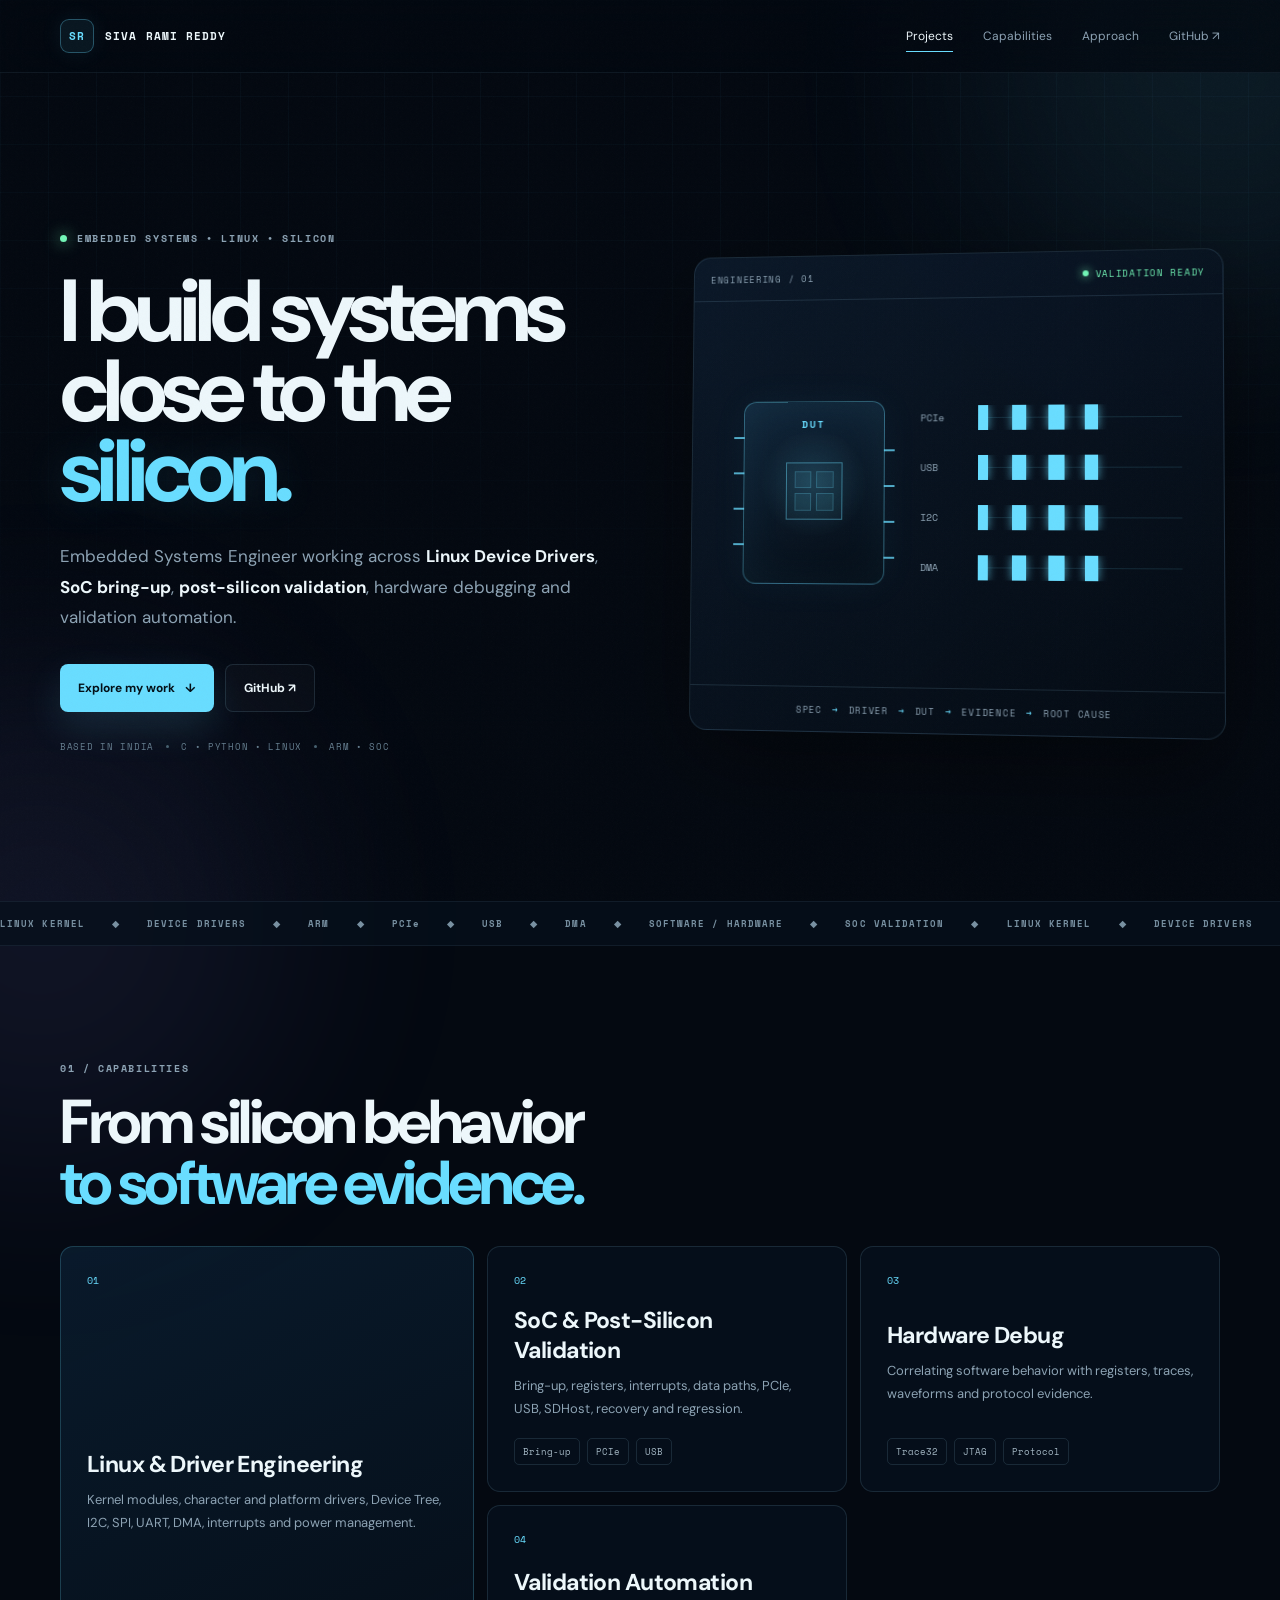
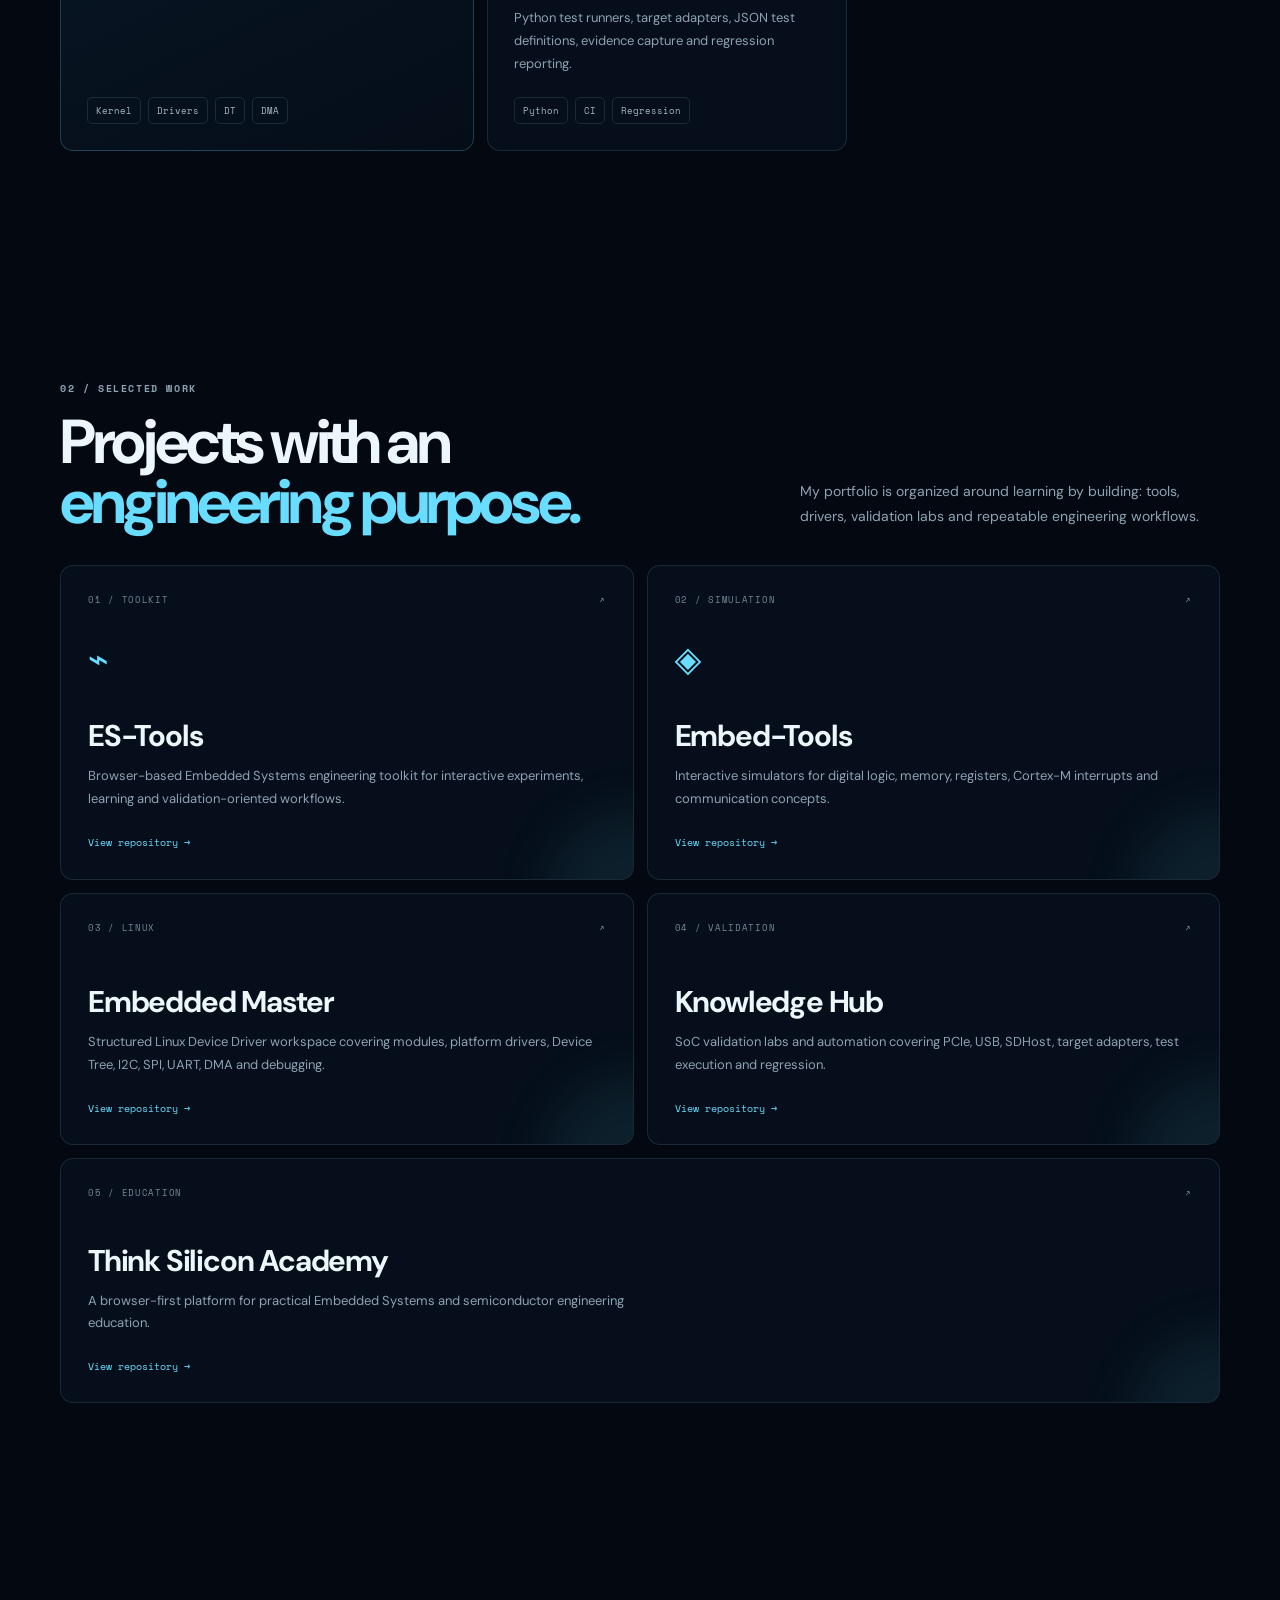
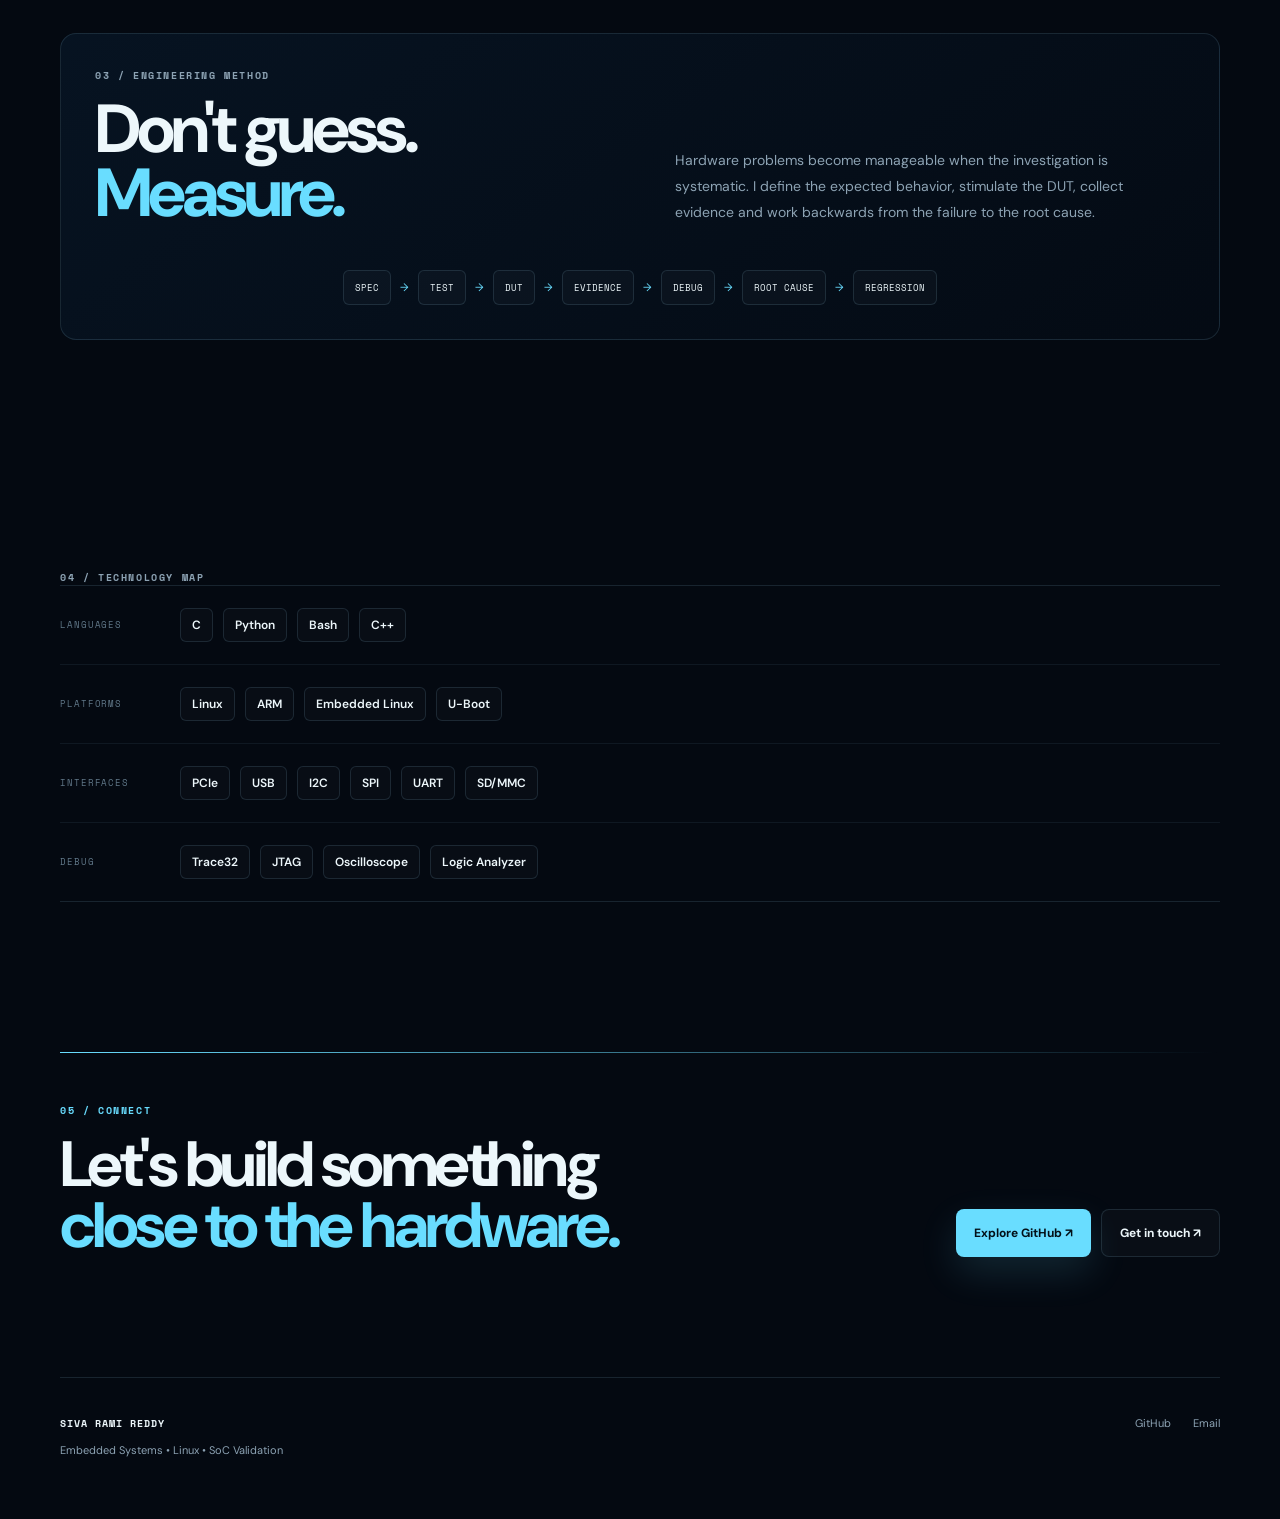
==== commit 5ffa288b: "fix: render engineering ticker cleanly" ====
--- a/index.html
+++ b/index.html
@@ -20,16 +20,8 @@
 
   <header class="nav-wrap">
     <nav class="nav container" aria-label="Primary navigation">
-      <a class="brand" href="#home" aria-label="Siva Rami Reddy home">
-        <span class="brand-mark">SR</span>
-        <span>SIVA RAMI REDDY</span>
-      </a>
-      <div class="nav-links">
-        <a href="#work">Projects</a>
-        <a href="#capabilities">Capabilities</a>
-        <a href="#method">Approach</a>
-        <a href="https://github.com/sivaramireddy18" target="_blank" rel="noreferrer">GitHub ↗</a>
-      </div>
+      <a class="brand" href="#home" aria-label="Siva Rami Reddy home"><span class="brand-mark">SR</span><span>SIVA RAMI REDDY</span></a>
+      <div class="nav-links"><a href="#work">Projects</a><a href="#capabilities">Capabilities</a><a href="#method">Approach</a><a href="https://github.com/sivaramireddy18" target="_blank" rel="noreferrer">GitHub ↗</a></div>
     </nav>
   </header>
 
@@ -38,75 +30,32 @@
       <div class="hero-copy">
         <div class="eyebrow"><span class="pulse"></span> EMBEDDED SYSTEMS • LINUX • SILICON</div>
         <h1>I build systems<br />close to the<br /><span class="accent">silicon.</span></h1>
-        <p class="hero-text">
-          Embedded Systems Engineer working across <strong>Linux Device Drivers</strong>,
-          <strong>SoC bring-up</strong>, <strong>post-silicon validation</strong>,
-          hardware debugging and validation automation.
-        </p>
-        <div class="hero-actions">
-          <a class="btn btn-primary" href="#work">Explore my work <span>↓</span></a>
-          <a class="btn btn-ghost" href="https://github.com/sivaramireddy18" target="_blank" rel="noreferrer">GitHub ↗</a>
-        </div>
-        <div class="hero-meta">
-          <span>BASED IN INDIA</span><i></i><span>C • PYTHON • LINUX</span><i></i><span>ARM • SOC</span>
-        </div>
+        <p class="hero-text">Embedded Systems Engineer working across <strong>Linux Device Drivers</strong>, <strong>SoC bring-up</strong>, <strong>post-silicon validation</strong>, hardware debugging and validation automation.</p>
+        <div class="hero-actions"><a class="btn btn-primary" href="#work">Explore my work <span>↓</span></a><a class="btn btn-ghost" href="https://github.com/sivaramireddy18" target="_blank" rel="noreferrer">GitHub ↗</a></div>
+        <div class="hero-meta"><span>BASED IN INDIA</span><i></i><span>C • PYTHON • LINUX</span><i></i><span>ARM • SOC</span></div>
       </div>
 
       <div class="signal-panel" aria-label="Interactive SoC engineering visualization">
-        <div class="panel-head">
-          <span>ENGINEERING / 01</span>
-          <span class="status"><i></i> VALIDATION READY</span>
-        </div>
+        <div class="panel-head"><span>ENGINEERING / 01</span><span class="status"><i></i> VALIDATION READY</span></div>
         <div class="signal-content">
-          <div class="chip">
-            <div class="chip-label">DUT</div>
-            <div class="chip-core"><span></span><span></span><span></span><span></span></div>
-            <span class="pin p1"></span><span class="pin p2"></span><span class="pin p3"></span><span class="pin p4"></span>
-            <span class="pin p5"></span><span class="pin p6"></span><span class="pin p7"></span><span class="pin p8"></span>
-          </div>
-          <div class="signal-lines">
-            <div class="line"><span class="line-label">PCIe</span><span class="trace"></span></div>
-            <div class="line"><span class="line-label">USB</span><span class="trace delay"></span></div>
-            <div class="line"><span class="line-label">I2C</span><span class="trace fast"></span></div>
-            <div class="line"><span class="line-label">DMA</span><span class="trace slow"></span></div>
-          </div>
+          <div class="chip"><div class="chip-label">DUT</div><div class="chip-core"><span></span><span></span><span></span><span></span></div><span class="pin p1"></span><span class="pin p2"></span><span class="pin p3"></span><span class="pin p4"></span><span class="pin p5"></span><span class="pin p6"></span><span class="pin p7"></span><span class="pin p8"></span></div>
+          <div class="signal-lines"><div class="line"><span class="line-label">PCIe</span><span class="trace"></span></div><div class="line"><span class="line-label">USB</span><span class="trace delay"></span></div><div class="line"><span class="line-label">I2C</span><span class="trace fast"></span></div><div class="line"><span class="line-label">DMA</span><span class="trace slow"></span></div></div>
         </div>
         <div class="panel-foot"><span>SPEC</span><b>→</b><span>DRIVER</span><b>→</b><span>DUT</span><b>→</b><span>EVIDENCE</span><b>→</b><span>ROOT CAUSE</span></div>
       </div>
     </section>
 
     <section class="ticker" aria-label="Engineering domains">
-      <div class="ticker-track">
-        <span>LINUX KERNEL</span><b>◆</b><span>DEVICE DRIVERS</span><b>◆</b><span>ARM</span><b>◆</b><span>PCIe</span><b>◆</b><span>USB</span><b>◆</b><span>DMA</span><b>◆</b><span>SOFTWARE / HARDWARE</span><b>◆</b><span>SOC VALIDATION</span><b>◆</b><span>LINUX KERNEL</span><b>◆</b><span>DEVICE DRIVERS</span><b>◆</b><span>ARM</span><b>◆</b><span>PCIe</span><b>◆</b><span>USB</span><b>◆</b><span>DMA</span></div>
-    </section>
-
-    <section id="capabilities" class="section container reveal">
-      <div class="section-heading">
-        <div class="section-label">01 / CAPABILITIES</div>
-        <h2>From silicon behavior<br /><span>to software evidence.</span></h2>
-      </div>
-      <div class="capability-grid">
-        <article class="capability-card capability-main"><span class="card-num">01</span><div><h3>Linux & Driver Engineering</h3><p>Kernel modules, character and platform drivers, Device Tree, I2C, SPI, UART, DMA, interrupts and power management.</p></div><div class="tags"><span>Kernel</span><span>Drivers</span><span>DT</span><span>DMA</span></div></article>
-        <article class="capability-card"><span class="card-num">02</span><div><h3>SoC & Post-Silicon Validation</h3><p>Bring-up, registers, interrupts, data paths, PCIe, USB, SDHost, recovery and regression.</p></div><div class="tags"><span>Bring-up</span><span>PCIe</span><span>USB</span></div></article>
-        <article class="capability-card"><span class="card-num">03</span><div><h3>Hardware Debug</h3><p>Correlating software behavior with registers, traces, waveforms and protocol evidence.</p></div><div class="tags"><span>Trace32</span><span>JTAG</span><span>Protocol</span></div></article>
-        <article class="capability-card"><span class="card-num">04</span><div><h3>Validation Automation</h3><p>Python test runners, target adapters, JSON test definitions, evidence capture and regression reporting.</p></div><div class="tags"><span>Python</span><span>CI</span><span>Regression</span></div></article>
+      <div class="ticker-track" aria-hidden="true">
+        <span>LINUX KERNEL</span><span class="ticker-dot">◆</span><span>DEVICE DRIVERS</span><span class="ticker-dot">◆</span><span>ARM</span><span class="ticker-dot">◆</span><span>PCIe</span><span class="ticker-dot">◆</span><span>USB</span><span class="ticker-dot">◆</span><span>DMA</span><span class="ticker-dot">◆</span><span>SOFTWARE / HARDWARE</span><span class="ticker-dot">◆</span><span>SOC VALIDATION</span><span class="ticker-dot">◆</span><span>LINUX KERNEL</span><span class="ticker-dot">◆</span><span>DEVICE DRIVERS</span><span class="ticker-dot">◆</span><span>ARM</span><span class="ticker-dot">◆</span><span>PCIe</span><span class="ticker-dot">◆</span><span>USB</span><span class="ticker-dot">◆</span><span>DMA</span><span class="ticker-dot">◆</span><span>SOFTWARE / HARDWARE</span><span class="ticker-dot">◆</span><span>SOC VALIDATION</span>
       </div>
     </section>
 
-    <section id="work" class="section container reveal">
-      <div class="section-heading split-heading"><div><div class="section-label">02 / SELECTED WORK</div><h2>Projects with an<br /><span>engineering purpose.</span></h2></div><p>My portfolio is organized around learning by building: tools, drivers, validation labs and repeatable engineering workflows.</p></div>
-      <div class="work-grid">
-        <a class="project project-large" href="https://github.com/sivaramireddy18/ES-Tools" target="_blank" rel="noreferrer"><div class="project-top"><span>01 / TOOLKIT</span><span>↗</span></div><div class="project-icon">⌁</div><h3>ES-Tools</h3><p>Browser-based Embedded Systems engineering toolkit for interactive experiments, learning and validation-oriented workflows.</p><span class="project-arrow">View repository →</span></a>
-        <a class="project project-large" href="https://github.com/sivaramireddy18/Embed-Tools" target="_blank" rel="noreferrer"><div class="project-top"><span>02 / SIMULATION</span><span>↗</span></div><div class="project-icon">◈</div><h3>Embed-Tools</h3><p>Interactive simulators for digital logic, memory, registers, Cortex-M interrupts and communication concepts.</p><span class="project-arrow">View repository →</span></a>
-        <a class="project" href="https://github.com/sivaramireddy18/Embedded_Master" target="_blank" rel="noreferrer"><div class="project-top"><span>03 / LINUX</span><span>↗</span></div><h3>Embedded Master</h3><p>Structured Linux Device Driver workspace covering modules, platform drivers, Device Tree, I2C, SPI, UART, DMA and debugging.</p><span class="project-arrow">View repository →</span></a>
-        <a class="project" href="https://github.com/sivaramireddy18/Knowledge-Hub-Embedded-Systems" target="_blank" rel="noreferrer"><div class="project-top"><span>04 / VALIDATION</span><span>↗</span></div><h3>Knowledge Hub</h3><p>SoC validation labs and automation covering PCIe, USB, SDHost, target adapters, test execution and regression.</p><span class="project-arrow">View repository →</span></a>
-        <a class="project project-wide" href="https://github.com/sivaramireddy18/Think-Silicon-Academy" target="_blank" rel="noreferrer"><div class="project-top"><span>05 / EDUCATION</span><span>↗</span></div><h3>Think Silicon Academy</h3><p>A browser-first platform for practical Embedded Systems and semiconductor engineering education.</p><span class="project-arrow">View repository →</span></a>
-      </div>
-    </section>
+    <section id="capabilities" class="section container reveal"><div class="section-heading"><div class="section-label">01 / CAPABILITIES</div><h2>From silicon behavior<br /><span>to software evidence.</span></h2></div><div class="capability-grid"><article class="capability-card capability-main"><span class="card-num">01</span><div><h3>Linux & Driver Engineering</h3><p>Kernel modules, character and platform drivers, Device Tree, I2C, SPI, UART, DMA, interrupts and power management.</p></div><div class="tags"><span>Kernel</span><span>Drivers</span><span>DT</span><span>DMA</span></div></article><article class="capability-card"><span class="card-num">02</span><div><h3>SoC & Post-Silicon Validation</h3><p>Bring-up, registers, interrupts, data paths, PCIe, USB, SDHost, recovery and regression.</p></div><div class="tags"><span>Bring-up</span><span>PCIe</span><span>USB</span></div></article><article class="capability-card"><span class="card-num">03</span><div><h3>Hardware Debug</h3><p>Correlating software behavior with registers, traces, waveforms and protocol evidence.</p></div><div class="tags"><span>Trace32</span><span>JTAG</span><span>Protocol</span></div></article><article class="capability-card"><span class="card-num">04</span><div><h3>Validation Automation</h3><p>Python test runners, target adapters, JSON test definitions, evidence capture and regression reporting.</p></div><div class="tags"><span>Python</span><span>CI</span><span>Regression</span></div></article></div></section>
 
-    <section id="method" class="section container reveal">
-      <div class="method-shell"><div class="section-label">03 / ENGINEERING METHOD</div><div class="method-intro"><h2>Don't guess.<br /><span>Measure.</span></h2><p>Hardware problems become manageable when the investigation is systematic. I define the expected behavior, stimulate the DUT, collect evidence and work backwards from the failure to the root cause.</p></div><div class="method-flow"><div>SPEC</div><span>→</span><div>TEST</div><span>→</span><div>DUT</div><span>→</span><div>EVIDENCE</div><span>→</span><div>DEBUG</div><span>→</span><div>ROOT CAUSE</div><span>→</span><div>REGRESSION</div></div></div>
-    </section>
+    <section id="work" class="section container reveal"><div class="section-heading split-heading"><div><div class="section-label">02 / SELECTED WORK</div><h2>Projects with an<br /><span>engineering purpose.</span></h2></div><p>My portfolio is organized around learning by building: tools, drivers, validation labs and repeatable engineering workflows.</p></div><div class="work-grid"><a class="project project-large" href="https://github.com/sivaramireddy18/ES-Tools" target="_blank" rel="noreferrer"><div class="project-top"><span>01 / TOOLKIT</span><span>↗</span></div><div class="project-icon">⌁</div><h3>ES-Tools</h3><p>Browser-based Embedded Systems engineering toolkit for interactive experiments, learning and validation-oriented workflows.</p><span class="project-arrow">View repository →</span></a><a class="project project-large" href="https://github.com/sivaramireddy18/Embed-Tools" target="_blank" rel="noreferrer"><div class="project-top"><span>02 / SIMULATION</span><span>↗</span></div><div class="project-icon">◈</div><h3>Embed-Tools</h3><p>Interactive simulators for digital logic, memory, registers, Cortex-M interrupts and communication concepts.</p><span class="project-arrow">View repository →</span></a><a class="project" href="https://github.com/sivaramireddy18/Embedded_Master" target="_blank" rel="noreferrer"><div class="project-top"><span>03 / LINUX</span><span>↗</span></div><h3>Embedded Master</h3><p>Structured Linux Device Driver workspace covering modules, platform drivers, Device Tree, I2C, SPI, UART, DMA and debugging.</p><span class="project-arrow">View repository →</span></a><a class="project" href="https://github.com/sivaramireddy18/Knowledge-Hub-Embedded-Systems" target="_blank" rel="noreferrer"><div class="project-top"><span>04 / VALIDATION</span><span>↗</span></div><h3>Knowledge Hub</h3><p>SoC validation labs and automation covering PCIe, USB, SDHost, target adapters, test execution and regression.</p><span class="project-arrow">View repository →</span></a><a class="project project-wide" href="https://github.com/sivaramireddy18/Think-Silicon-Academy" target="_blank" rel="noreferrer"><div class="project-top"><span>05 / EDUCATION</span><span>↗</span></div><h3>Think Silicon Academy</h3><p>A browser-first platform for practical Embedded Systems and semiconductor engineering education.</p><span class="project-arrow">View repository →</span></a></div></section>
+
+    <section id="method" class="section container reveal"><div class="method-shell"><div class="section-label">03 / ENGINEERING METHOD</div><div class="method-intro"><h2>Don't guess.<br /><span>Measure.</span></h2><p>Hardware problems become manageable when the investigation is systematic. I define the expected behavior, stimulate the DUT, collect evidence and work backwards from the failure to the root cause.</p></div><div class="method-flow"><div>SPEC</div><span>→</span><div>TEST</div><span>→</span><div>DUT</div><span>→</span><div>EVIDENCE</div><span>→</span><div>DEBUG</div><span>→</span><div>ROOT CAUSE</div><span>→</span><div>REGRESSION</div></div></div></section>
 
     <section class="section container reveal"><div class="section-label">04 / TECHNOLOGY MAP</div><div class="tech-map"><div class="tech-group"><span>LANGUAGES</span><strong>C</strong><strong>Python</strong><strong>Bash</strong><strong>C++</strong></div><div class="tech-group"><span>PLATFORMS</span><strong>Linux</strong><strong>ARM</strong><strong>Embedded Linux</strong><strong>U-Boot</strong></div><div class="tech-group"><span>INTERFACES</span><strong>PCIe</strong><strong>USB</strong><strong>I2C</strong><strong>SPI</strong><strong>UART</strong><strong>SD/MMC</strong></div><div class="tech-group"><span>DEBUG</span><strong>Trace32</strong><strong>JTAG</strong><strong>Oscilloscope</strong><strong>Logic Analyzer</strong></div></div></section>
 
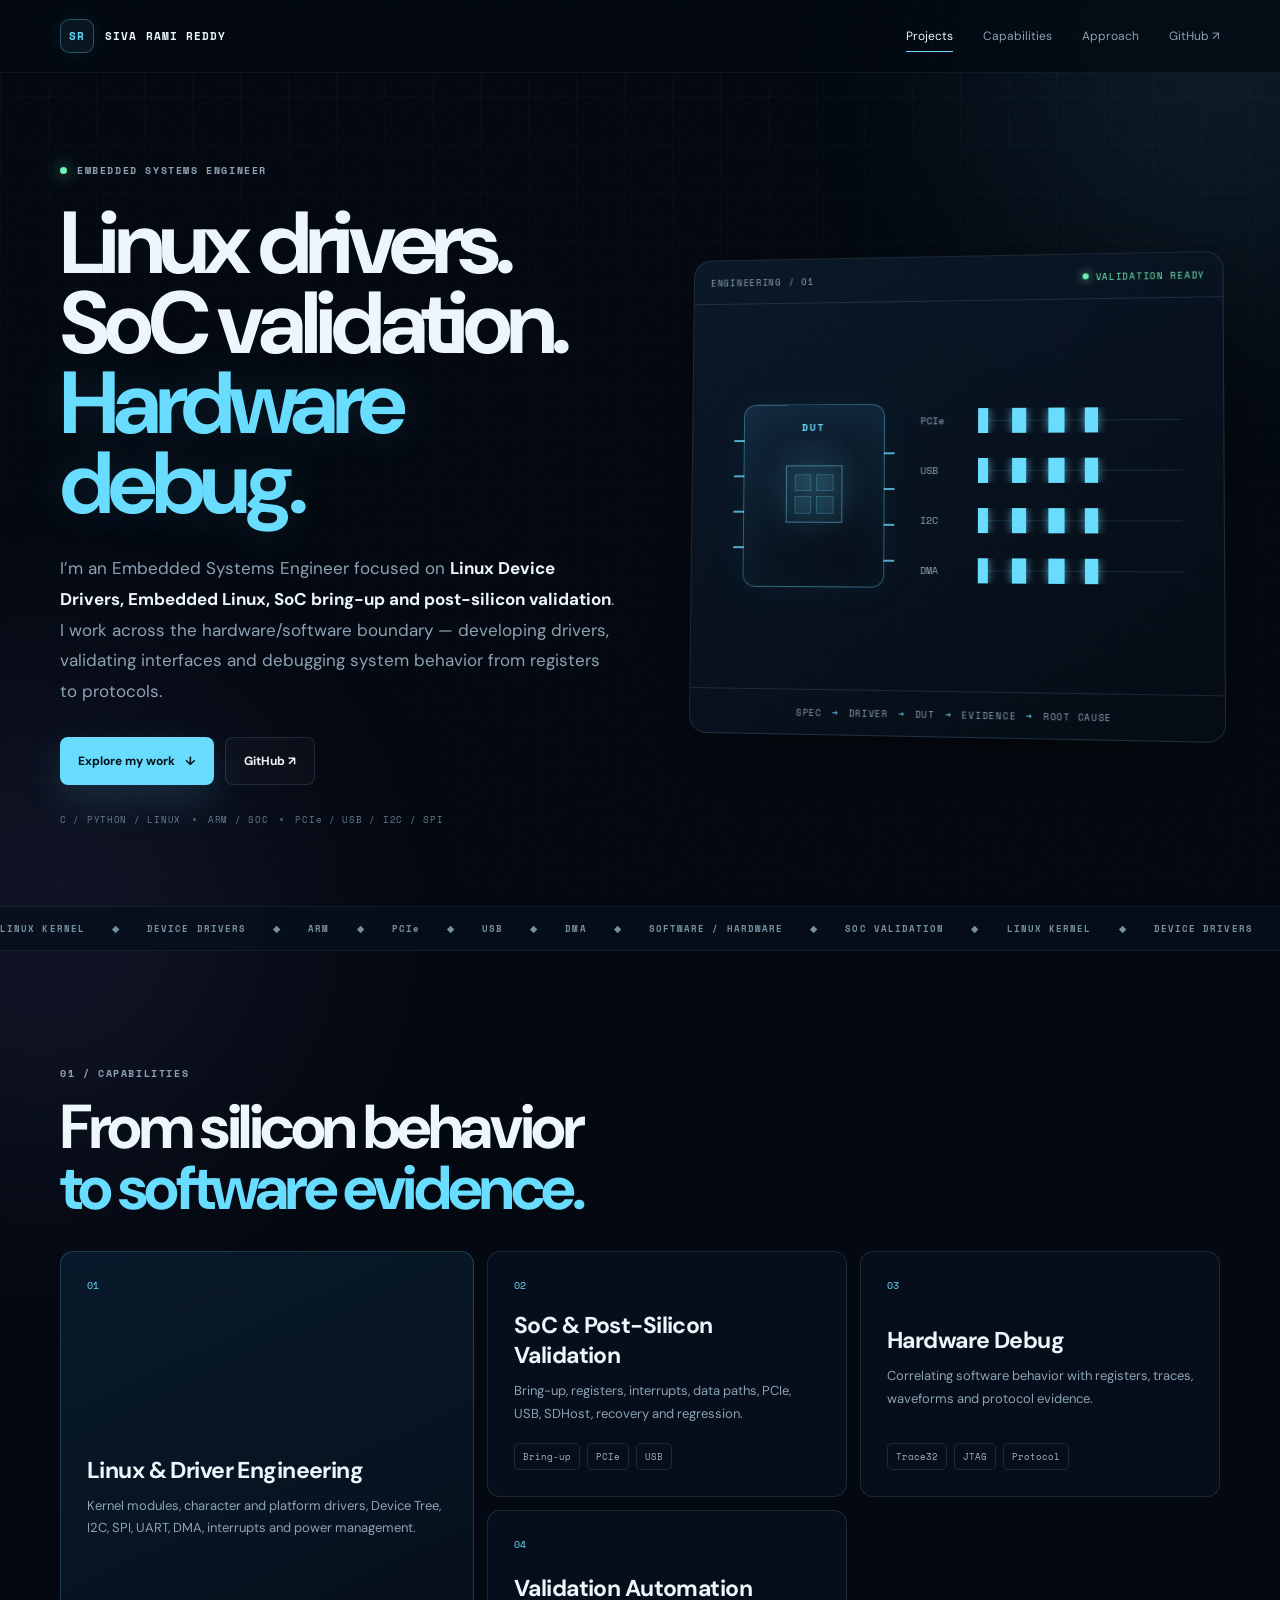
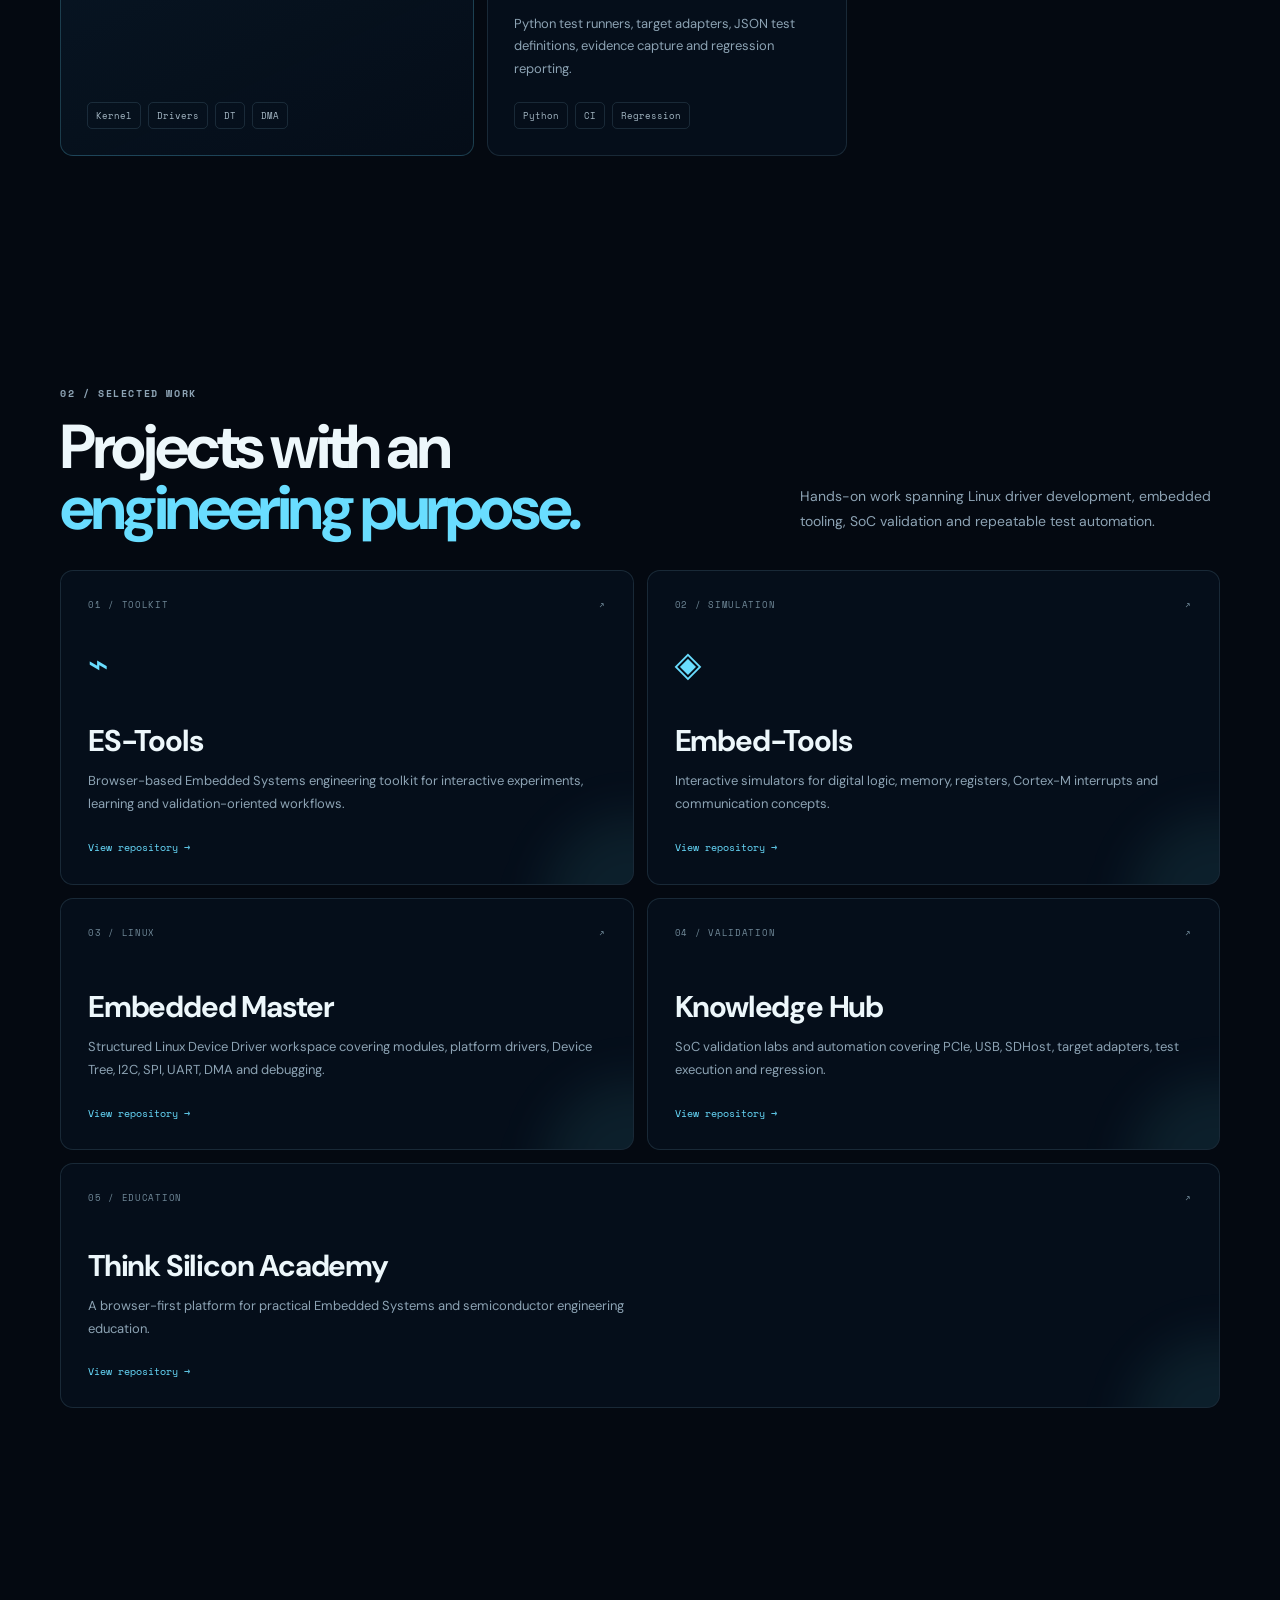
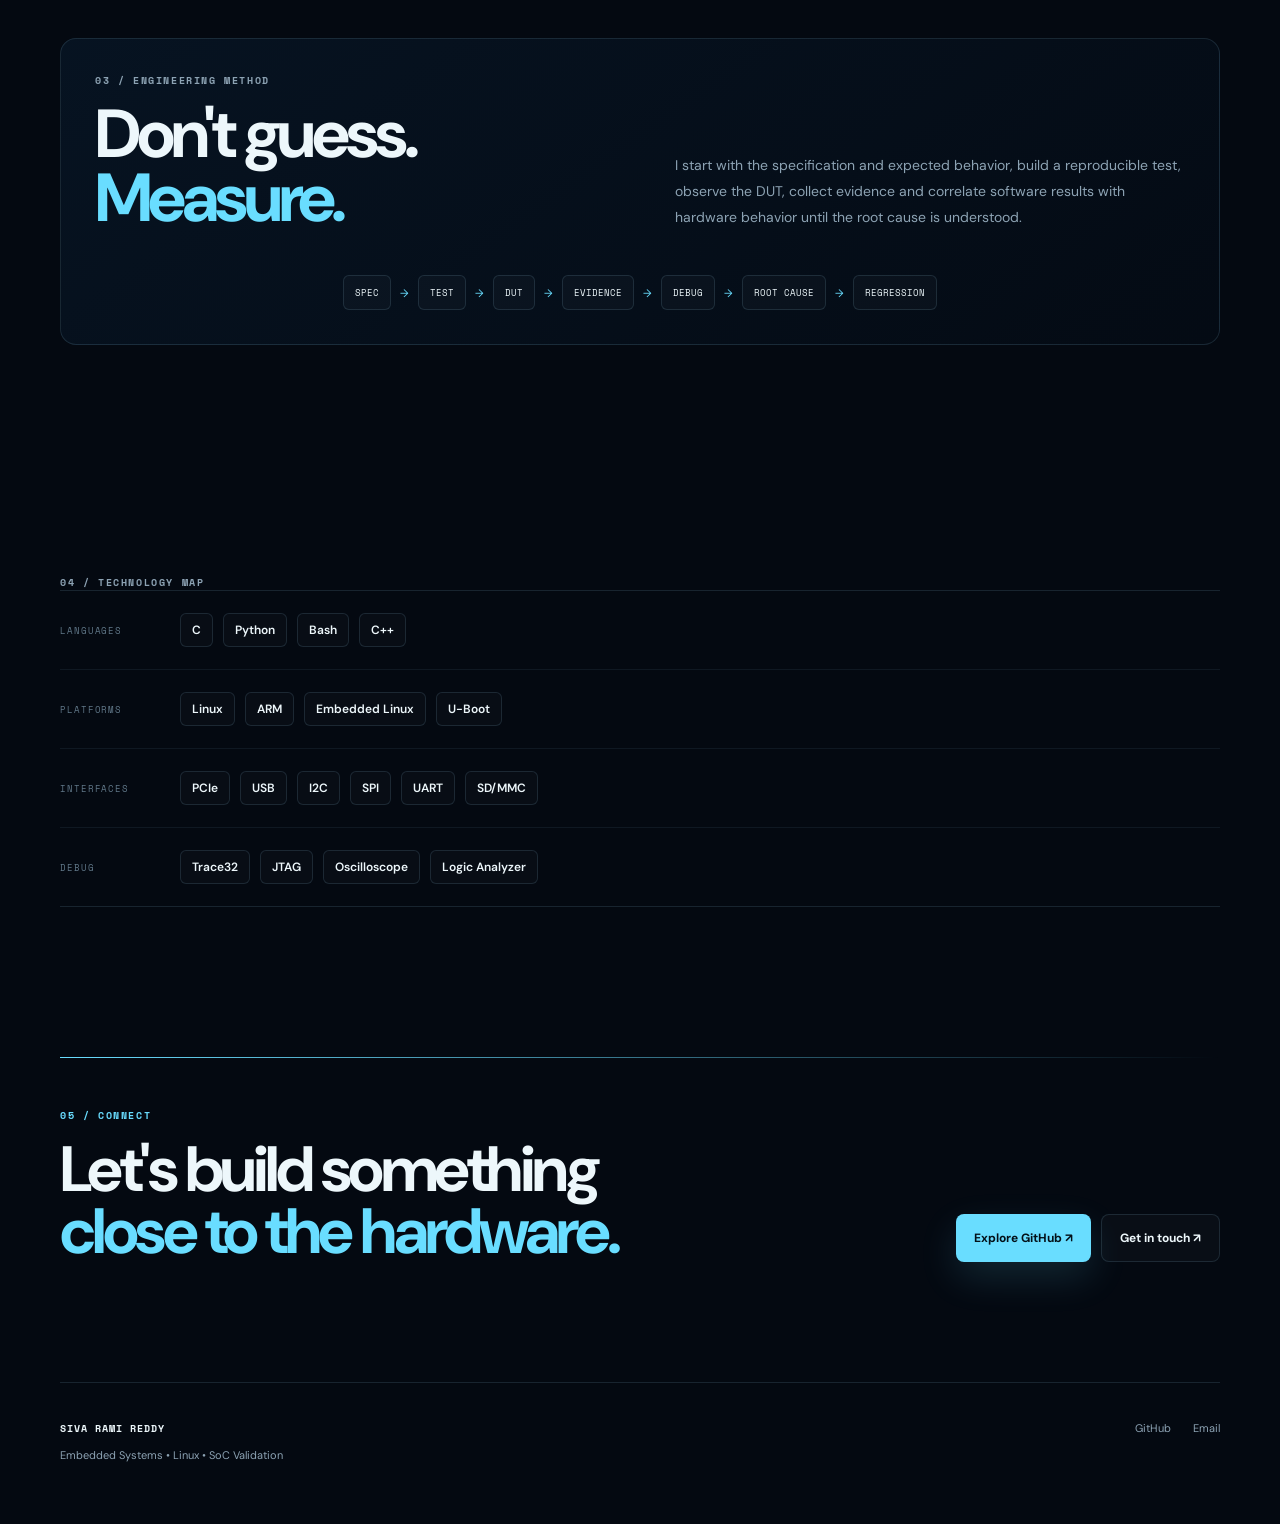
==== commit 6de18dce: "refactor: clarify professional intro" ====
--- a/index.html
+++ b/index.html
@@ -3,65 +3,36 @@
 <head>
   <meta charset="UTF-8" />
   <meta name="viewport" content="width=device-width, initial-scale=1.0" />
-  <meta name="description" content="Siva Rami Reddy — Embedded Systems Engineer focused on Linux Device Drivers, SoC Validation, Post-Silicon Engineering and hardware/software debugging." />
+  <meta name="description" content="Siva Rami Reddy — Embedded Systems Engineer specializing in Linux Device Drivers, Embedded Linux, SoC Bring-up and Post-Silicon Validation." />
   <meta name="theme-color" content="#050b14" />
   <meta property="og:title" content="Siva Rami Reddy | Embedded Systems Engineer" />
-  <meta property="og:description" content="Linux Device Drivers • SoC Validation • Post-Silicon Engineering • Hardware Debug • Automation" />
+  <meta property="og:description" content="Linux Device Drivers • Embedded Linux • SoC Bring-up • Post-Silicon Validation" />
   <title>Siva Rami Reddy | Embedded Systems Engineer</title>
   <link rel="preconnect" href="https://fonts.googleapis.com" />
   <link rel="preconnect" href="https://fonts.gstatic.com" crossorigin />
   <link rel="stylesheet" href="style.css" />
 </head>
 <body>
-  <div class="noise" aria-hidden="true"></div>
-  <div class="grid" aria-hidden="true"></div>
-  <div class="orb orb-a" aria-hidden="true"></div>
-  <div class="orb orb-b" aria-hidden="true"></div>
-
-  <header class="nav-wrap">
-    <nav class="nav container" aria-label="Primary navigation">
-      <a class="brand" href="#home" aria-label="Siva Rami Reddy home"><span class="brand-mark">SR</span><span>SIVA RAMI REDDY</span></a>
-      <div class="nav-links"><a href="#work">Projects</a><a href="#capabilities">Capabilities</a><a href="#method">Approach</a><a href="https://github.com/sivaramireddy18" target="_blank" rel="noreferrer">GitHub ↗</a></div>
-    </nav>
-  </header>
-
+  <div class="noise" aria-hidden="true"></div><div class="grid" aria-hidden="true"></div><div class="orb orb-a" aria-hidden="true"></div><div class="orb orb-b" aria-hidden="true"></div>
+  <header class="nav-wrap"><nav class="nav container" aria-label="Primary navigation"><a class="brand" href="#home"><span class="brand-mark">SR</span><span>SIVA RAMI REDDY</span></a><div class="nav-links"><a href="#work">Projects</a><a href="#capabilities">Capabilities</a><a href="#method">Approach</a><a href="https://github.com/sivaramireddy18" target="_blank" rel="noreferrer">GitHub ↗</a></div></nav></header>
   <main id="home">
     <section class="hero container reveal">
       <div class="hero-copy">
-        <div class="eyebrow"><span class="pulse"></span> EMBEDDED SYSTEMS • LINUX • SILICON</div>
-        <h1>I build systems<br />close to the<br /><span class="accent">silicon.</span></h1>
-        <p class="hero-text">Embedded Systems Engineer working across <strong>Linux Device Drivers</strong>, <strong>SoC bring-up</strong>, <strong>post-silicon validation</strong>, hardware debugging and validation automation.</p>
+        <div class="eyebrow"><span class="pulse"></span> EMBEDDED SYSTEMS ENGINEER</div>
+        <h1>Linux drivers.<br />SoC validation.<br /><span class="accent">Hardware debug.</span></h1>
+        <p class="hero-text">I’m an Embedded Systems Engineer focused on <strong>Linux Device Drivers, Embedded Linux, SoC bring-up and post-silicon validation</strong>. I work across the hardware/software boundary — developing drivers, validating interfaces and debugging system behavior from registers to protocols.</p>
         <div class="hero-actions"><a class="btn btn-primary" href="#work">Explore my work <span>↓</span></a><a class="btn btn-ghost" href="https://github.com/sivaramireddy18" target="_blank" rel="noreferrer">GitHub ↗</a></div>
-        <div class="hero-meta"><span>BASED IN INDIA</span><i></i><span>C • PYTHON • LINUX</span><i></i><span>ARM • SOC</span></div>
+        <div class="hero-meta"><span>C / PYTHON / LINUX</span><i></i><span>ARM / SOC</span><i></i><span>PCIe / USB / I2C / SPI</span></div>
       </div>
-
-      <div class="signal-panel" aria-label="Interactive SoC engineering visualization">
-        <div class="panel-head"><span>ENGINEERING / 01</span><span class="status"><i></i> VALIDATION READY</span></div>
-        <div class="signal-content">
-          <div class="chip"><div class="chip-label">DUT</div><div class="chip-core"><span></span><span></span><span></span><span></span></div><span class="pin p1"></span><span class="pin p2"></span><span class="pin p3"></span><span class="pin p4"></span><span class="pin p5"></span><span class="pin p6"></span><span class="pin p7"></span><span class="pin p8"></span></div>
-          <div class="signal-lines"><div class="line"><span class="line-label">PCIe</span><span class="trace"></span></div><div class="line"><span class="line-label">USB</span><span class="trace delay"></span></div><div class="line"><span class="line-label">I2C</span><span class="trace fast"></span></div><div class="line"><span class="line-label">DMA</span><span class="trace slow"></span></div></div>
-        </div>
-        <div class="panel-foot"><span>SPEC</span><b>→</b><span>DRIVER</span><b>→</b><span>DUT</span><b>→</b><span>EVIDENCE</span><b>→</b><span>ROOT CAUSE</span></div>
-      </div>
+      <div class="signal-panel" aria-label="Interactive SoC engineering visualization"><div class="panel-head"><span>ENGINEERING / 01</span><span class="status"><i></i> VALIDATION READY</span></div><div class="signal-content"><div class="chip"><div class="chip-label">DUT</div><div class="chip-core"><span></span><span></span><span></span><span></span></div><span class="pin p1"></span><span class="pin p2"></span><span class="pin p3"></span><span class="pin p4"></span><span class="pin p5"></span><span class="pin p6"></span><span class="pin p7"></span><span class="pin p8"></span></div><div class="signal-lines"><div class="line"><span class="line-label">PCIe</span><span class="trace"></span></div><div class="line"><span class="line-label">USB</span><span class="trace delay"></span></div><div class="line"><span class="line-label">I2C</span><span class="trace fast"></span></div><div class="line"><span class="line-label">DMA</span><span class="trace slow"></span></div></div></div><div class="panel-foot"><span>SPEC</span><b>→</b><span>DRIVER</span><b>→</b><span>DUT</span><b>→</b><span>EVIDENCE</span><b>→</b><span>ROOT CAUSE</span></div></div>
     </section>
-
-    <section class="ticker" aria-label="Engineering domains">
-      <div class="ticker-track" aria-hidden="true">
-        <span>LINUX KERNEL</span><span class="ticker-dot">◆</span><span>DEVICE DRIVERS</span><span class="ticker-dot">◆</span><span>ARM</span><span class="ticker-dot">◆</span><span>PCIe</span><span class="ticker-dot">◆</span><span>USB</span><span class="ticker-dot">◆</span><span>DMA</span><span class="ticker-dot">◆</span><span>SOFTWARE / HARDWARE</span><span class="ticker-dot">◆</span><span>SOC VALIDATION</span><span class="ticker-dot">◆</span><span>LINUX KERNEL</span><span class="ticker-dot">◆</span><span>DEVICE DRIVERS</span><span class="ticker-dot">◆</span><span>ARM</span><span class="ticker-dot">◆</span><span>PCIe</span><span class="ticker-dot">◆</span><span>USB</span><span class="ticker-dot">◆</span><span>DMA</span><span class="ticker-dot">◆</span><span>SOFTWARE / HARDWARE</span><span class="ticker-dot">◆</span><span>SOC VALIDATION</span>
-      </div>
-    </section>
-
+    <section class="ticker" aria-label="Engineering domains"><div class="ticker-track" aria-hidden="true"><span>LINUX KERNEL</span><span class="ticker-dot">◆</span><span>DEVICE DRIVERS</span><span class="ticker-dot">◆</span><span>ARM</span><span class="ticker-dot">◆</span><span>PCIe</span><span class="ticker-dot">◆</span><span>USB</span><span class="ticker-dot">◆</span><span>DMA</span><span class="ticker-dot">◆</span><span>SOFTWARE / HARDWARE</span><span class="ticker-dot">◆</span><span>SOC VALIDATION</span><span class="ticker-dot">◆</span><span>LINUX KERNEL</span><span class="ticker-dot">◆</span><span>DEVICE DRIVERS</span><span class="ticker-dot">◆</span><span>ARM</span><span class="ticker-dot">◆</span><span>PCIe</span><span class="ticker-dot">◆</span><span>USB</span><span class="ticker-dot">◆</span><span>DMA</span><span class="ticker-dot">◆</span><span>SOFTWARE / HARDWARE</span><span class="ticker-dot">◆</span><span>SOC VALIDATION</span></div></section>
     <section id="capabilities" class="section container reveal"><div class="section-heading"><div class="section-label">01 / CAPABILITIES</div><h2>From silicon behavior<br /><span>to software evidence.</span></h2></div><div class="capability-grid"><article class="capability-card capability-main"><span class="card-num">01</span><div><h3>Linux & Driver Engineering</h3><p>Kernel modules, character and platform drivers, Device Tree, I2C, SPI, UART, DMA, interrupts and power management.</p></div><div class="tags"><span>Kernel</span><span>Drivers</span><span>DT</span><span>DMA</span></div></article><article class="capability-card"><span class="card-num">02</span><div><h3>SoC & Post-Silicon Validation</h3><p>Bring-up, registers, interrupts, data paths, PCIe, USB, SDHost, recovery and regression.</p></div><div class="tags"><span>Bring-up</span><span>PCIe</span><span>USB</span></div></article><article class="capability-card"><span class="card-num">03</span><div><h3>Hardware Debug</h3><p>Correlating software behavior with registers, traces, waveforms and protocol evidence.</p></div><div class="tags"><span>Trace32</span><span>JTAG</span><span>Protocol</span></div></article><article class="capability-card"><span class="card-num">04</span><div><h3>Validation Automation</h3><p>Python test runners, target adapters, JSON test definitions, evidence capture and regression reporting.</p></div><div class="tags"><span>Python</span><span>CI</span><span>Regression</span></div></article></div></section>
-
-    <section id="work" class="section container reveal"><div class="section-heading split-heading"><div><div class="section-label">02 / SELECTED WORK</div><h2>Projects with an<br /><span>engineering purpose.</span></h2></div><p>My portfolio is organized around learning by building: tools, drivers, validation labs and repeatable engineering workflows.</p></div><div class="work-grid"><a class="project project-large" href="https://github.com/sivaramireddy18/ES-Tools" target="_blank" rel="noreferrer"><div class="project-top"><span>01 / TOOLKIT</span><span>↗</span></div><div class="project-icon">⌁</div><h3>ES-Tools</h3><p>Browser-based Embedded Systems engineering toolkit for interactive experiments, learning and validation-oriented workflows.</p><span class="project-arrow">View repository →</span></a><a class="project project-large" href="https://github.com/sivaramireddy18/Embed-Tools" target="_blank" rel="noreferrer"><div class="project-top"><span>02 / SIMULATION</span><span>↗</span></div><div class="project-icon">◈</div><h3>Embed-Tools</h3><p>Interactive simulators for digital logic, memory, registers, Cortex-M interrupts and communication concepts.</p><span class="project-arrow">View repository →</span></a><a class="project" href="https://github.com/sivaramireddy18/Embedded_Master" target="_blank" rel="noreferrer"><div class="project-top"><span>03 / LINUX</span><span>↗</span></div><h3>Embedded Master</h3><p>Structured Linux Device Driver workspace covering modules, platform drivers, Device Tree, I2C, SPI, UART, DMA and debugging.</p><span class="project-arrow">View repository →</span></a><a class="project" href="https://github.com/sivaramireddy18/Knowledge-Hub-Embedded-Systems" target="_blank" rel="noreferrer"><div class="project-top"><span>04 / VALIDATION</span><span>↗</span></div><h3>Knowledge Hub</h3><p>SoC validation labs and automation covering PCIe, USB, SDHost, target adapters, test execution and regression.</p><span class="project-arrow">View repository →</span></a><a class="project project-wide" href="https://github.com/sivaramireddy18/Think-Silicon-Academy" target="_blank" rel="noreferrer"><div class="project-top"><span>05 / EDUCATION</span><span>↗</span></div><h3>Think Silicon Academy</h3><p>A browser-first platform for practical Embedded Systems and semiconductor engineering education.</p><span class="project-arrow">View repository →</span></a></div></section>
-
-    <section id="method" class="section container reveal"><div class="method-shell"><div class="section-label">03 / ENGINEERING METHOD</div><div class="method-intro"><h2>Don't guess.<br /><span>Measure.</span></h2><p>Hardware problems become manageable when the investigation is systematic. I define the expected behavior, stimulate the DUT, collect evidence and work backwards from the failure to the root cause.</p></div><div class="method-flow"><div>SPEC</div><span>→</span><div>TEST</div><span>→</span><div>DUT</div><span>→</span><div>EVIDENCE</div><span>→</span><div>DEBUG</div><span>→</span><div>ROOT CAUSE</div><span>→</span><div>REGRESSION</div></div></div></section>
-
+    <section id="work" class="section container reveal"><div class="section-heading split-heading"><div><div class="section-label">02 / SELECTED WORK</div><h2>Projects with an<br /><span>engineering purpose.</span></h2></div><p>Hands-on work spanning Linux driver development, embedded tooling, SoC validation and repeatable test automation.</p></div><div class="work-grid"><a class="project project-large" href="https://github.com/sivaramireddy18/ES-Tools" target="_blank" rel="noreferrer"><div class="project-top"><span>01 / TOOLKIT</span><span>↗</span></div><div class="project-icon">⌁</div><h3>ES-Tools</h3><p>Browser-based Embedded Systems engineering toolkit for interactive experiments, learning and validation-oriented workflows.</p><span class="project-arrow">View repository →</span></a><a class="project project-large" href="https://github.com/sivaramireddy18/Embed-Tools" target="_blank" rel="noreferrer"><div class="project-top"><span>02 / SIMULATION</span><span>↗</span></div><div class="project-icon">◈</div><h3>Embed-Tools</h3><p>Interactive simulators for digital logic, memory, registers, Cortex-M interrupts and communication concepts.</p><span class="project-arrow">View repository →</span></a><a class="project" href="https://github.com/sivaramireddy18/Embedded_Master" target="_blank" rel="noreferrer"><div class="project-top"><span>03 / LINUX</span><span>↗</span></div><h3>Embedded Master</h3><p>Structured Linux Device Driver workspace covering modules, platform drivers, Device Tree, I2C, SPI, UART, DMA and debugging.</p><span class="project-arrow">View repository →</span></a><a class="project" href="https://github.com/sivaramireddy18/Knowledge-Hub-Embedded-Systems" target="_blank" rel="noreferrer"><div class="project-top"><span>04 / VALIDATION</span><span>↗</span></div><h3>Knowledge Hub</h3><p>SoC validation labs and automation covering PCIe, USB, SDHost, target adapters, test execution and regression.</p><span class="project-arrow">View repository →</span></a><a class="project project-wide" href="https://github.com/sivaramireddy18/Think-Silicon-Academy" target="_blank" rel="noreferrer"><div class="project-top"><span>05 / EDUCATION</span><span>↗</span></div><h3>Think Silicon Academy</h3><p>A browser-first platform for practical Embedded Systems and semiconductor engineering education.</p><span class="project-arrow">View repository →</span></a></div></section>
+    <section id="method" class="section container reveal"><div class="method-shell"><div class="section-label">03 / ENGINEERING METHOD</div><div class="method-intro"><h2>Don't guess.<br /><span>Measure.</span></h2><p>I start with the specification and expected behavior, build a reproducible test, observe the DUT, collect evidence and correlate software results with hardware behavior until the root cause is understood.</p></div><div class="method-flow"><div>SPEC</div><span>→</span><div>TEST</div><span>→</span><div>DUT</div><span>→</span><div>EVIDENCE</div><span>→</span><div>DEBUG</div><span>→</span><div>ROOT CAUSE</div><span>→</span><div>REGRESSION</div></div></div></section>
     <section class="section container reveal"><div class="section-label">04 / TECHNOLOGY MAP</div><div class="tech-map"><div class="tech-group"><span>LANGUAGES</span><strong>C</strong><strong>Python</strong><strong>Bash</strong><strong>C++</strong></div><div class="tech-group"><span>PLATFORMS</span><strong>Linux</strong><strong>ARM</strong><strong>Embedded Linux</strong><strong>U-Boot</strong></div><div class="tech-group"><span>INTERFACES</span><strong>PCIe</strong><strong>USB</strong><strong>I2C</strong><strong>SPI</strong><strong>UART</strong><strong>SD/MMC</strong></div><div class="tech-group"><span>DEBUG</span><strong>Trace32</strong><strong>JTAG</strong><strong>Oscilloscope</strong><strong>Logic Analyzer</strong></div></div></section>
-
     <section class="closing container reveal"><div class="closing-line"></div><div class="closing-content"><div><span class="section-label">05 / CONNECT</span><h2>Let's build something<br /><span>close to the hardware.</span></h2></div><div class="closing-actions"><a class="btn btn-primary" href="https://github.com/sivaramireddy18" target="_blank" rel="noreferrer">Explore GitHub ↗</a><a class="btn btn-ghost" href="mailto:gsivaramireddy18@gmail.com">Get in touch ↗</a></div></div></section>
   </main>
-
   <footer class="footer container"><div><strong>SIVA RAMI REDDY</strong><span>Embedded Systems • Linux • SoC Validation</span></div><div class="footer-links"><a href="https://github.com/sivaramireddy18" target="_blank" rel="noreferrer">GitHub</a><a href="mailto:gsivaramireddy18@gmail.com">Email</a></div></footer>
   <script src="script.js"></script>
 </body>
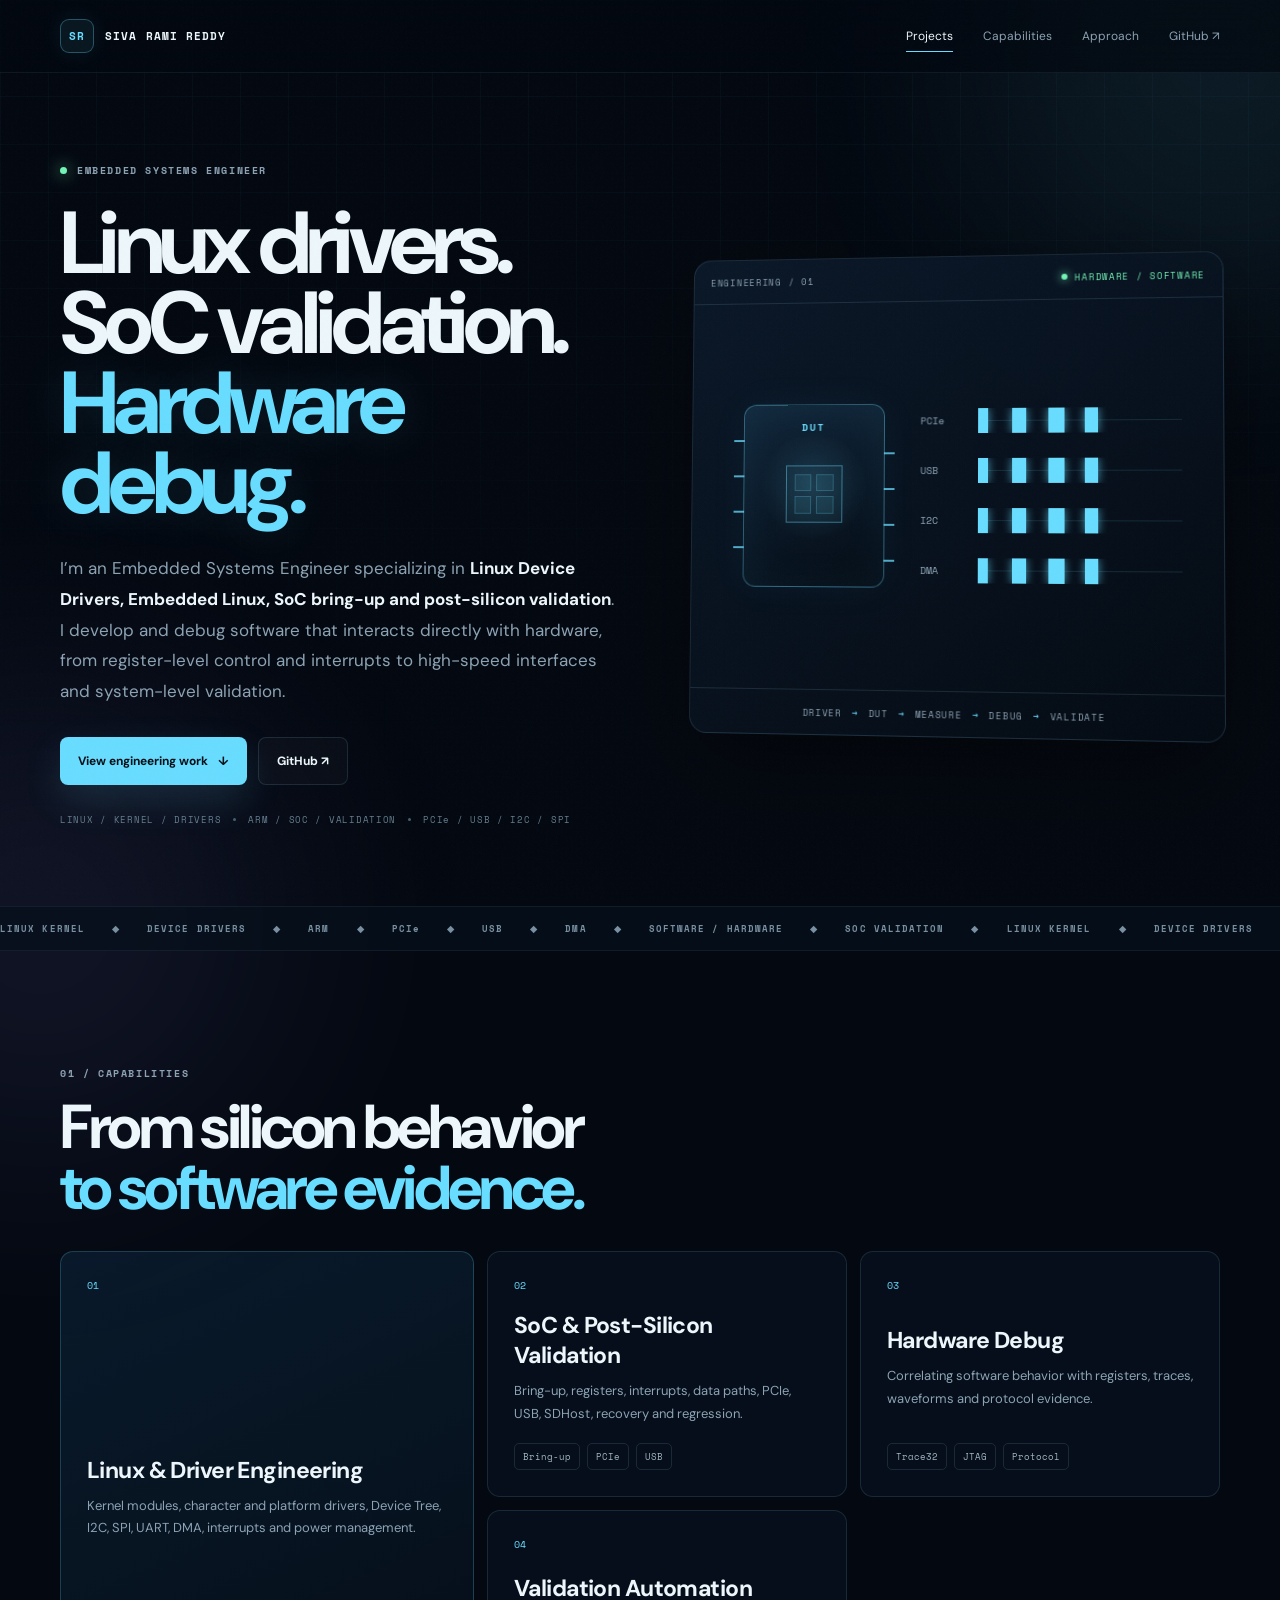
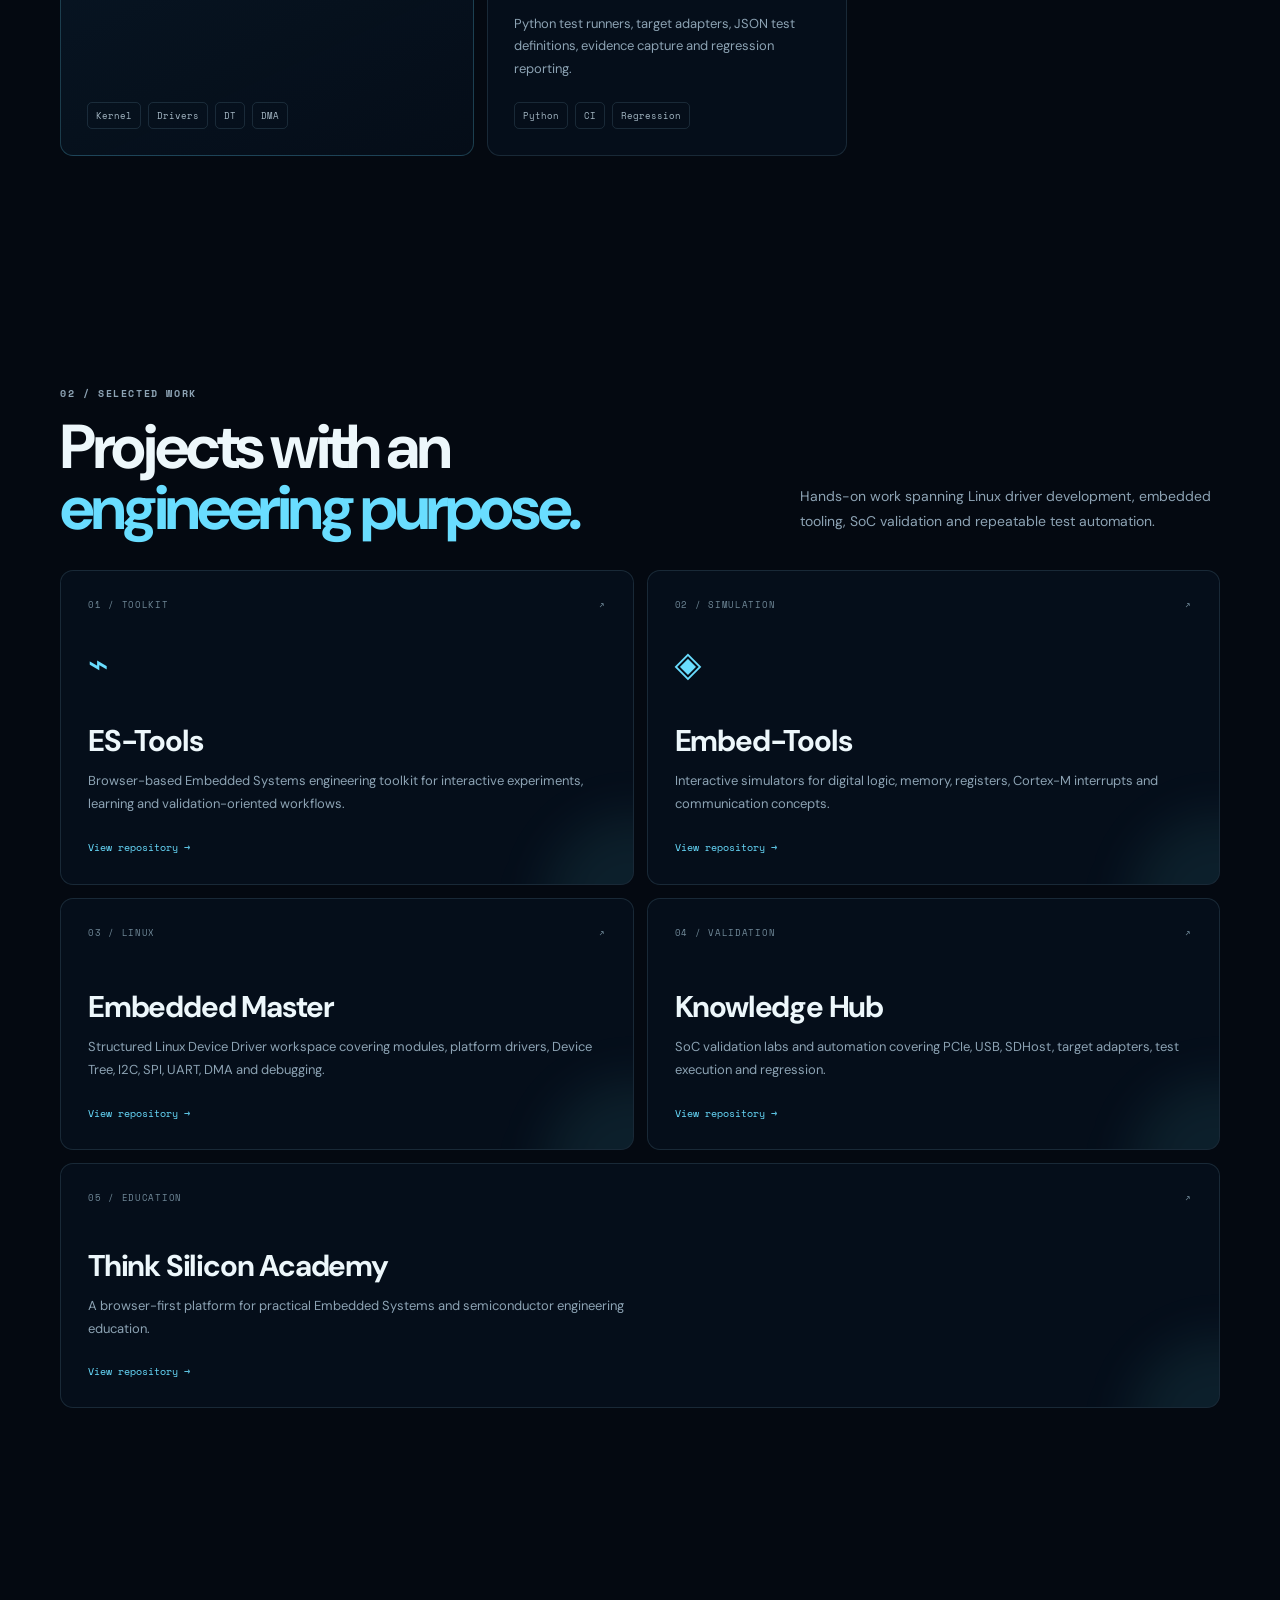
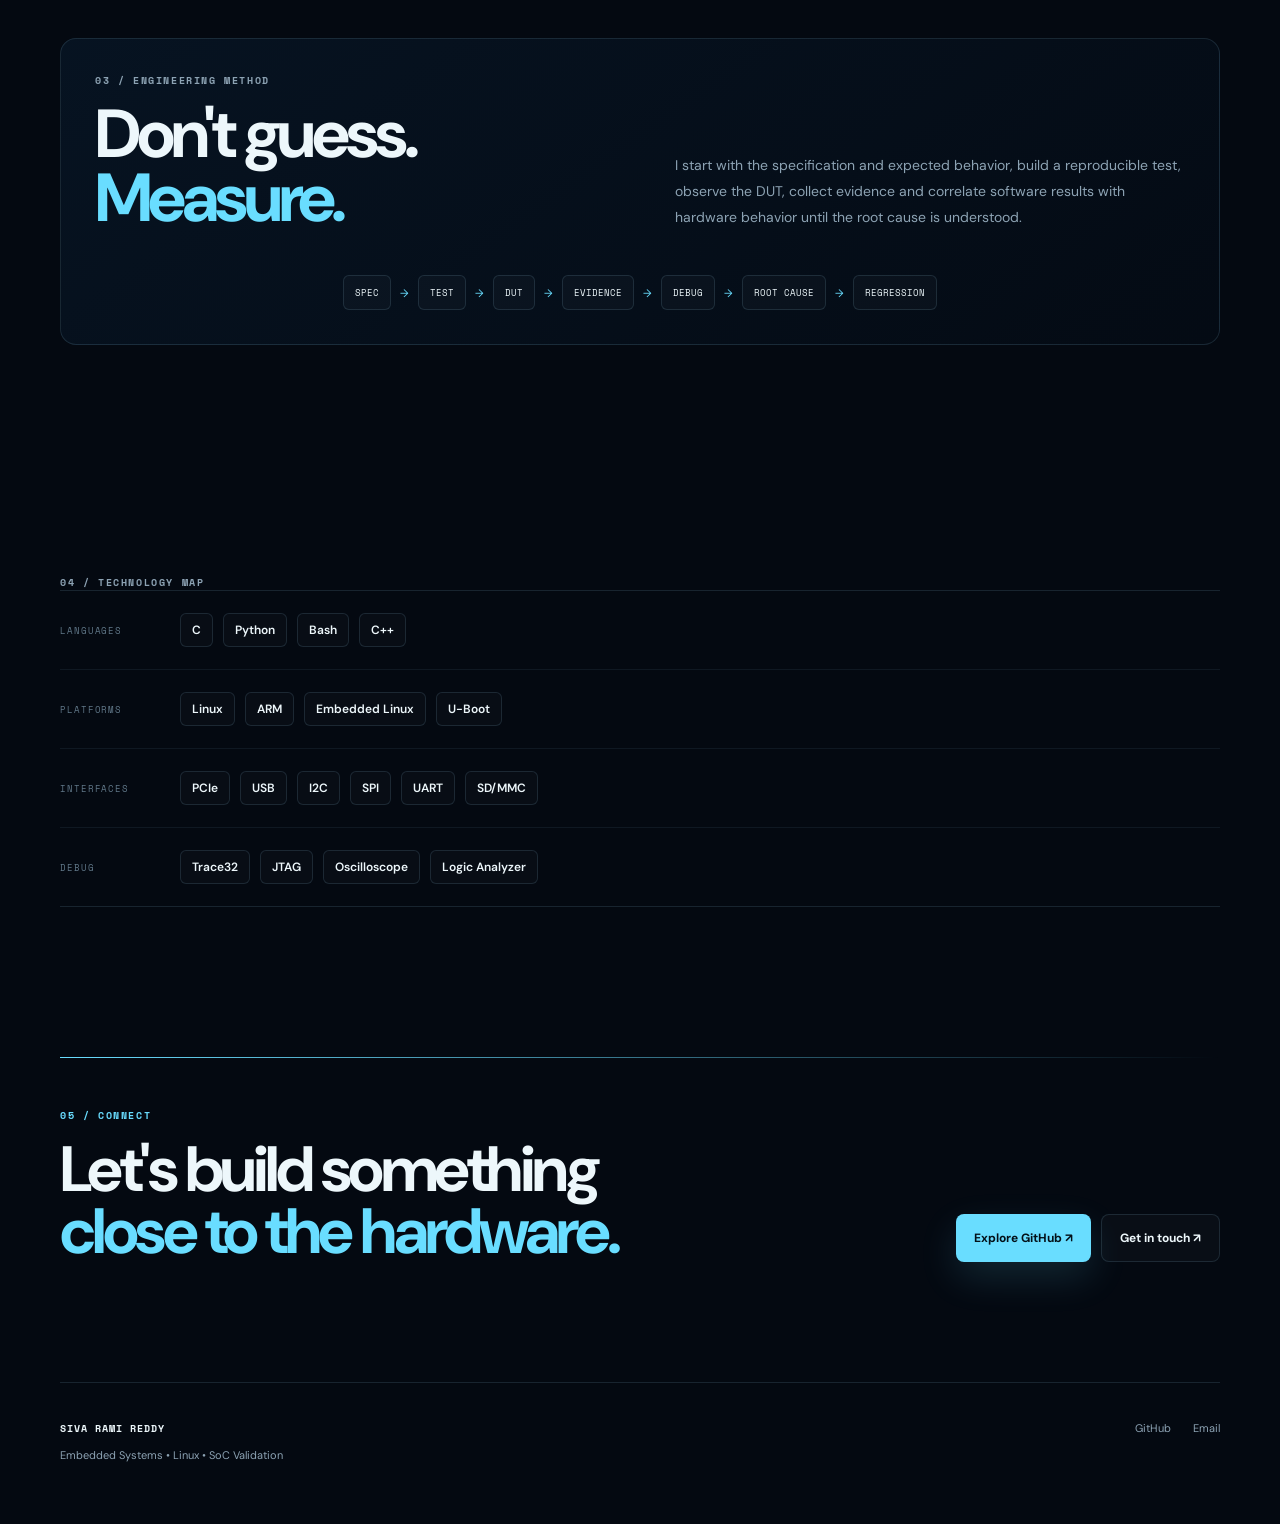
==== commit 54360668: "refactor: strengthen recruiter focused hero" ====
--- a/index.html
+++ b/index.html
@@ -20,11 +20,11 @@
       <div class="hero-copy">
         <div class="eyebrow"><span class="pulse"></span> EMBEDDED SYSTEMS ENGINEER</div>
         <h1>Linux drivers.<br />SoC validation.<br /><span class="accent">Hardware debug.</span></h1>
-        <p class="hero-text">I’m an Embedded Systems Engineer focused on <strong>Linux Device Drivers, Embedded Linux, SoC bring-up and post-silicon validation</strong>. I work across the hardware/software boundary — developing drivers, validating interfaces and debugging system behavior from registers to protocols.</p>
-        <div class="hero-actions"><a class="btn btn-primary" href="#work">Explore my work <span>↓</span></a><a class="btn btn-ghost" href="https://github.com/sivaramireddy18" target="_blank" rel="noreferrer">GitHub ↗</a></div>
-        <div class="hero-meta"><span>C / PYTHON / LINUX</span><i></i><span>ARM / SOC</span><i></i><span>PCIe / USB / I2C / SPI</span></div>
+        <p class="hero-text">I’m an Embedded Systems Engineer specializing in <strong>Linux Device Drivers, Embedded Linux, SoC bring-up and post-silicon validation</strong>. I develop and debug software that interacts directly with hardware, from register-level control and interrupts to high-speed interfaces and system-level validation.</p>
+        <div class="hero-actions"><a class="btn btn-primary" href="#work">View engineering work <span>↓</span></a><a class="btn btn-ghost" href="https://github.com/sivaramireddy18" target="_blank" rel="noreferrer">GitHub ↗</a></div>
+        <div class="hero-meta"><span>LINUX / KERNEL / DRIVERS</span><i></i><span>ARM / SOC / VALIDATION</span><i></i><span>PCIe / USB / I2C / SPI</span></div>
       </div>
-      <div class="signal-panel" aria-label="Interactive SoC engineering visualization"><div class="panel-head"><span>ENGINEERING / 01</span><span class="status"><i></i> VALIDATION READY</span></div><div class="signal-content"><div class="chip"><div class="chip-label">DUT</div><div class="chip-core"><span></span><span></span><span></span><span></span></div><span class="pin p1"></span><span class="pin p2"></span><span class="pin p3"></span><span class="pin p4"></span><span class="pin p5"></span><span class="pin p6"></span><span class="pin p7"></span><span class="pin p8"></span></div><div class="signal-lines"><div class="line"><span class="line-label">PCIe</span><span class="trace"></span></div><div class="line"><span class="line-label">USB</span><span class="trace delay"></span></div><div class="line"><span class="line-label">I2C</span><span class="trace fast"></span></div><div class="line"><span class="line-label">DMA</span><span class="trace slow"></span></div></div></div><div class="panel-foot"><span>SPEC</span><b>→</b><span>DRIVER</span><b>→</b><span>DUT</span><b>→</b><span>EVIDENCE</span><b>→</b><span>ROOT CAUSE</span></div></div>
+      <div class="signal-panel" aria-label="SoC engineering visualization"><div class="panel-head"><span>ENGINEERING / 01</span><span class="status"><i></i> HARDWARE / SOFTWARE</span></div><div class="signal-content"><div class="chip"><div class="chip-label">DUT</div><div class="chip-core"><span></span><span></span><span></span><span></span></div><span class="pin p1"></span><span class="pin p2"></span><span class="pin p3"></span><span class="pin p4"></span><span class="pin p5"></span><span class="pin p6"></span><span class="pin p7"></span><span class="pin p8"></span></div><div class="signal-lines"><div class="line"><span class="line-label">PCIe</span><span class="trace"></span></div><div class="line"><span class="line-label">USB</span><span class="trace delay"></span></div><div class="line"><span class="line-label">I2C</span><span class="trace fast"></span></div><div class="line"><span class="line-label">DMA</span><span class="trace slow"></span></div></div></div><div class="panel-foot"><span>DRIVER</span><b>→</b><span>DUT</span><b>→</b><span>MEASURE</span><b>→</b><span>DEBUG</span><b>→</b><span>VALIDATE</span></div></div>
     </section>
     <section class="ticker" aria-label="Engineering domains"><div class="ticker-track" aria-hidden="true"><span>LINUX KERNEL</span><span class="ticker-dot">◆</span><span>DEVICE DRIVERS</span><span class="ticker-dot">◆</span><span>ARM</span><span class="ticker-dot">◆</span><span>PCIe</span><span class="ticker-dot">◆</span><span>USB</span><span class="ticker-dot">◆</span><span>DMA</span><span class="ticker-dot">◆</span><span>SOFTWARE / HARDWARE</span><span class="ticker-dot">◆</span><span>SOC VALIDATION</span><span class="ticker-dot">◆</span><span>LINUX KERNEL</span><span class="ticker-dot">◆</span><span>DEVICE DRIVERS</span><span class="ticker-dot">◆</span><span>ARM</span><span class="ticker-dot">◆</span><span>PCIe</span><span class="ticker-dot">◆</span><span>USB</span><span class="ticker-dot">◆</span><span>DMA</span><span class="ticker-dot">◆</span><span>SOFTWARE / HARDWARE</span><span class="ticker-dot">◆</span><span>SOC VALIDATION</span></div></section>
     <section id="capabilities" class="section container reveal"><div class="section-heading"><div class="section-label">01 / CAPABILITIES</div><h2>From silicon behavior<br /><span>to software evidence.</span></h2></div><div class="capability-grid"><article class="capability-card capability-main"><span class="card-num">01</span><div><h3>Linux & Driver Engineering</h3><p>Kernel modules, character and platform drivers, Device Tree, I2C, SPI, UART, DMA, interrupts and power management.</p></div><div class="tags"><span>Kernel</span><span>Drivers</span><span>DT</span><span>DMA</span></div></article><article class="capability-card"><span class="card-num">02</span><div><h3>SoC & Post-Silicon Validation</h3><p>Bring-up, registers, interrupts, data paths, PCIe, USB, SDHost, recovery and regression.</p></div><div class="tags"><span>Bring-up</span><span>PCIe</span><span>USB</span></div></article><article class="capability-card"><span class="card-num">03</span><div><h3>Hardware Debug</h3><p>Correlating software behavior with registers, traces, waveforms and protocol evidence.</p></div><div class="tags"><span>Trace32</span><span>JTAG</span><span>Protocol</span></div></article><article class="capability-card"><span class="card-num">04</span><div><h3>Validation Automation</h3><p>Python test runners, target adapters, JSON test definitions, evidence capture and regression reporting.</p></div><div class="tags"><span>Python</span><span>CI</span><span>Regression</span></div></article></div></section>
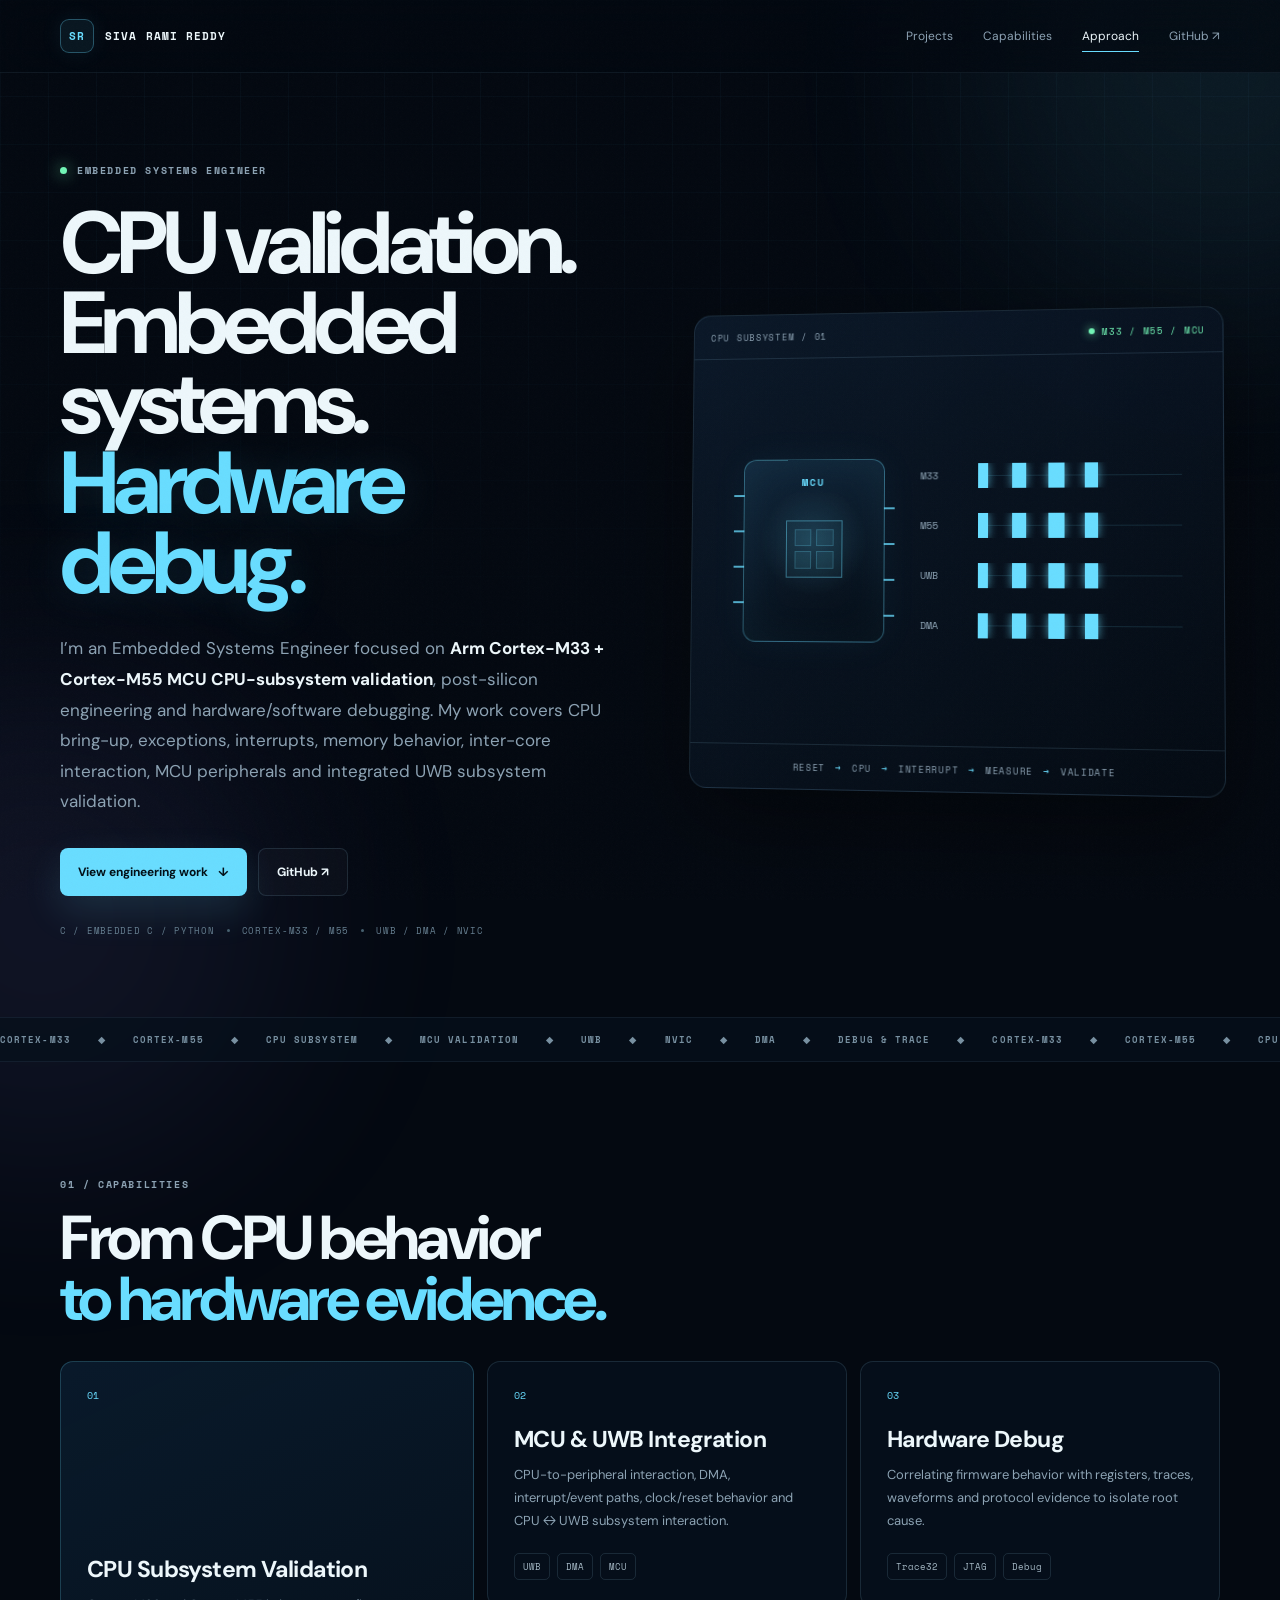
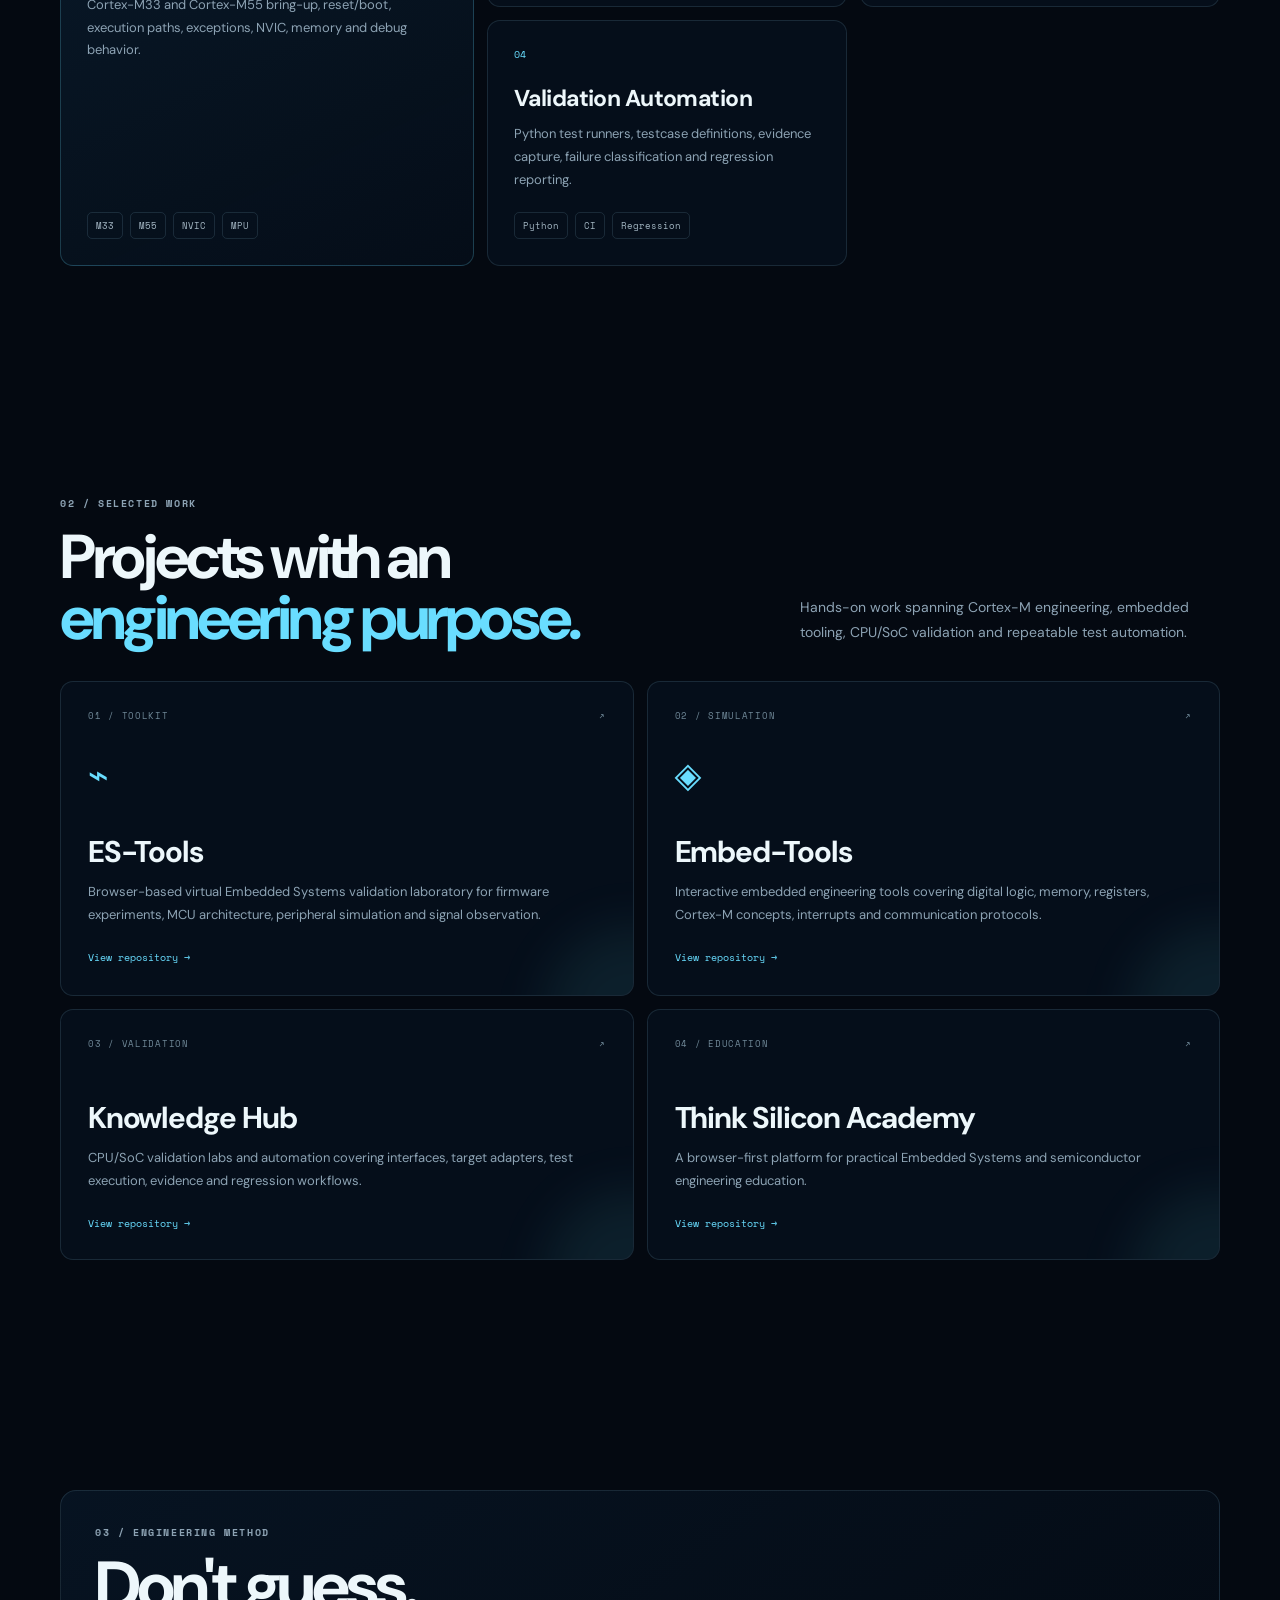
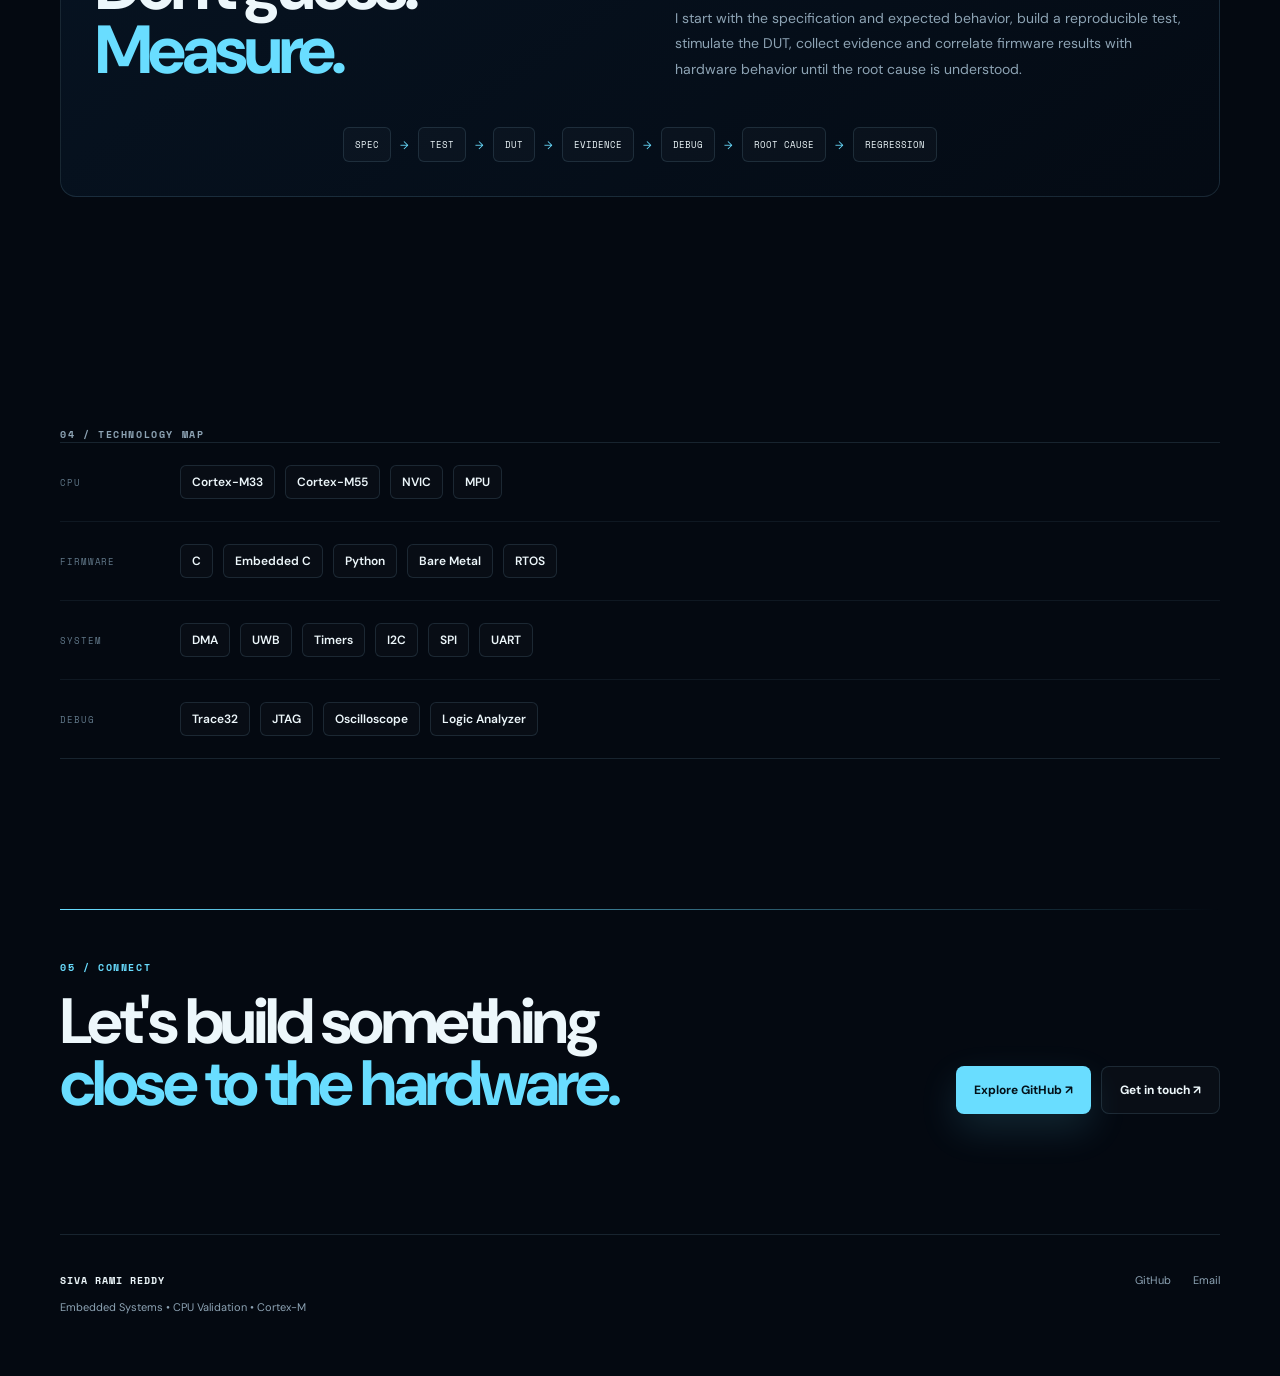
==== commit 5dfab313: "refactor: focus landing page on CPU validation" ====
--- a/index.html
+++ b/index.html
@@ -3,14 +3,12 @@
 <head>
   <meta charset="UTF-8" />
   <meta name="viewport" content="width=device-width, initial-scale=1.0" />
-  <meta name="description" content="Siva Rami Reddy — Embedded Systems Engineer specializing in Linux Device Drivers, Embedded Linux, SoC Bring-up and Post-Silicon Validation." />
+  <meta name="description" content="Siva Rami Reddy — Embedded Systems Engineer specializing in Arm Cortex-M33 and Cortex-M55 CPU subsystem validation, MCU bring-up and post-silicon engineering." />
   <meta name="theme-color" content="#050b14" />
   <meta property="og:title" content="Siva Rami Reddy | Embedded Systems Engineer" />
-  <meta property="og:description" content="Linux Device Drivers • Embedded Linux • SoC Bring-up • Post-Silicon Validation" />
+  <meta property="og:description" content="Cortex-M33 + Cortex-M55 • CPU Subsystem Validation • MCU • UWB Integration • Hardware Debug" />
   <title>Siva Rami Reddy | Embedded Systems Engineer</title>
-  <link rel="preconnect" href="https://fonts.googleapis.com" />
-  <link rel="preconnect" href="https://fonts.gstatic.com" crossorigin />
-  <link rel="stylesheet" href="style.css" />
+  <link rel="preconnect" href="https://fonts.googleapis.com" /><link rel="preconnect" href="https://fonts.gstatic.com" crossorigin /><link rel="stylesheet" href="style.css" />
 </head>
 <body>
   <div class="noise" aria-hidden="true"></div><div class="grid" aria-hidden="true"></div><div class="orb orb-a" aria-hidden="true"></div><div class="orb orb-b" aria-hidden="true"></div>
@@ -19,21 +17,21 @@
     <section class="hero container reveal">
       <div class="hero-copy">
         <div class="eyebrow"><span class="pulse"></span> EMBEDDED SYSTEMS ENGINEER</div>
-        <h1>Linux drivers.<br />SoC validation.<br /><span class="accent">Hardware debug.</span></h1>
-        <p class="hero-text">I’m an Embedded Systems Engineer specializing in <strong>Linux Device Drivers, Embedded Linux, SoC bring-up and post-silicon validation</strong>. I develop and debug software that interacts directly with hardware, from register-level control and interrupts to high-speed interfaces and system-level validation.</p>
+        <h1>CPU validation.<br />Embedded systems.<br /><span class="accent">Hardware debug.</span></h1>
+        <p class="hero-text">I’m an Embedded Systems Engineer focused on <strong>Arm Cortex-M33 + Cortex-M55 MCU CPU-subsystem validation</strong>, post-silicon engineering and hardware/software debugging. My work covers CPU bring-up, exceptions, interrupts, memory behavior, inter-core interaction, MCU peripherals and integrated UWB subsystem validation.</p>
         <div class="hero-actions"><a class="btn btn-primary" href="#work">View engineering work <span>↓</span></a><a class="btn btn-ghost" href="https://github.com/sivaramireddy18" target="_blank" rel="noreferrer">GitHub ↗</a></div>
-        <div class="hero-meta"><span>LINUX / KERNEL / DRIVERS</span><i></i><span>ARM / SOC / VALIDATION</span><i></i><span>PCIe / USB / I2C / SPI</span></div>
+        <div class="hero-meta"><span>C / EMBEDDED C / PYTHON</span><i></i><span>CORTEX-M33 / M55</span><i></i><span>UWB / DMA / NVIC</span></div>
       </div>
-      <div class="signal-panel" aria-label="SoC engineering visualization"><div class="panel-head"><span>ENGINEERING / 01</span><span class="status"><i></i> HARDWARE / SOFTWARE</span></div><div class="signal-content"><div class="chip"><div class="chip-label">DUT</div><div class="chip-core"><span></span><span></span><span></span><span></span></div><span class="pin p1"></span><span class="pin p2"></span><span class="pin p3"></span><span class="pin p4"></span><span class="pin p5"></span><span class="pin p6"></span><span class="pin p7"></span><span class="pin p8"></span></div><div class="signal-lines"><div class="line"><span class="line-label">PCIe</span><span class="trace"></span></div><div class="line"><span class="line-label">USB</span><span class="trace delay"></span></div><div class="line"><span class="line-label">I2C</span><span class="trace fast"></span></div><div class="line"><span class="line-label">DMA</span><span class="trace slow"></span></div></div></div><div class="panel-foot"><span>DRIVER</span><b>→</b><span>DUT</span><b>→</b><span>MEASURE</span><b>→</b><span>DEBUG</span><b>→</b><span>VALIDATE</span></div></div>
+      <div class="signal-panel" aria-label="CPU subsystem engineering visualization"><div class="panel-head"><span>CPU SUBSYSTEM / 01</span><span class="status"><i></i> M33 / M55 / MCU</span></div><div class="signal-content"><div class="chip"><div class="chip-label">MCU</div><div class="chip-core"><span></span><span></span><span></span><span></span></div><span class="pin p1"></span><span class="pin p2"></span><span class="pin p3"></span><span class="pin p4"></span><span class="pin p5"></span><span class="pin p6"></span><span class="pin p7"></span><span class="pin p8"></span></div><div class="signal-lines"><div class="line"><span class="line-label">M33</span><span class="trace"></span></div><div class="line"><span class="line-label">M55</span><span class="trace delay"></span></div><div class="line"><span class="line-label">UWB</span><span class="trace fast"></span></div><div class="line"><span class="line-label">DMA</span><span class="trace slow"></span></div></div></div><div class="panel-foot"><span>RESET</span><b>→</b><span>CPU</span><b>→</b><span>INTERRUPT</span><b>→</b><span>MEASURE</span><b>→</b><span>VALIDATE</span></div></div>
     </section>
-    <section class="ticker" aria-label="Engineering domains"><div class="ticker-track" aria-hidden="true"><span>LINUX KERNEL</span><span class="ticker-dot">◆</span><span>DEVICE DRIVERS</span><span class="ticker-dot">◆</span><span>ARM</span><span class="ticker-dot">◆</span><span>PCIe</span><span class="ticker-dot">◆</span><span>USB</span><span class="ticker-dot">◆</span><span>DMA</span><span class="ticker-dot">◆</span><span>SOFTWARE / HARDWARE</span><span class="ticker-dot">◆</span><span>SOC VALIDATION</span><span class="ticker-dot">◆</span><span>LINUX KERNEL</span><span class="ticker-dot">◆</span><span>DEVICE DRIVERS</span><span class="ticker-dot">◆</span><span>ARM</span><span class="ticker-dot">◆</span><span>PCIe</span><span class="ticker-dot">◆</span><span>USB</span><span class="ticker-dot">◆</span><span>DMA</span><span class="ticker-dot">◆</span><span>SOFTWARE / HARDWARE</span><span class="ticker-dot">◆</span><span>SOC VALIDATION</span></div></section>
-    <section id="capabilities" class="section container reveal"><div class="section-heading"><div class="section-label">01 / CAPABILITIES</div><h2>From silicon behavior<br /><span>to software evidence.</span></h2></div><div class="capability-grid"><article class="capability-card capability-main"><span class="card-num">01</span><div><h3>Linux & Driver Engineering</h3><p>Kernel modules, character and platform drivers, Device Tree, I2C, SPI, UART, DMA, interrupts and power management.</p></div><div class="tags"><span>Kernel</span><span>Drivers</span><span>DT</span><span>DMA</span></div></article><article class="capability-card"><span class="card-num">02</span><div><h3>SoC & Post-Silicon Validation</h3><p>Bring-up, registers, interrupts, data paths, PCIe, USB, SDHost, recovery and regression.</p></div><div class="tags"><span>Bring-up</span><span>PCIe</span><span>USB</span></div></article><article class="capability-card"><span class="card-num">03</span><div><h3>Hardware Debug</h3><p>Correlating software behavior with registers, traces, waveforms and protocol evidence.</p></div><div class="tags"><span>Trace32</span><span>JTAG</span><span>Protocol</span></div></article><article class="capability-card"><span class="card-num">04</span><div><h3>Validation Automation</h3><p>Python test runners, target adapters, JSON test definitions, evidence capture and regression reporting.</p></div><div class="tags"><span>Python</span><span>CI</span><span>Regression</span></div></article></div></section>
-    <section id="work" class="section container reveal"><div class="section-heading split-heading"><div><div class="section-label">02 / SELECTED WORK</div><h2>Projects with an<br /><span>engineering purpose.</span></h2></div><p>Hands-on work spanning Linux driver development, embedded tooling, SoC validation and repeatable test automation.</p></div><div class="work-grid"><a class="project project-large" href="https://github.com/sivaramireddy18/ES-Tools" target="_blank" rel="noreferrer"><div class="project-top"><span>01 / TOOLKIT</span><span>↗</span></div><div class="project-icon">⌁</div><h3>ES-Tools</h3><p>Browser-based Embedded Systems engineering toolkit for interactive experiments, learning and validation-oriented workflows.</p><span class="project-arrow">View repository →</span></a><a class="project project-large" href="https://github.com/sivaramireddy18/Embed-Tools" target="_blank" rel="noreferrer"><div class="project-top"><span>02 / SIMULATION</span><span>↗</span></div><div class="project-icon">◈</div><h3>Embed-Tools</h3><p>Interactive simulators for digital logic, memory, registers, Cortex-M interrupts and communication concepts.</p><span class="project-arrow">View repository →</span></a><a class="project" href="https://github.com/sivaramireddy18/Embedded_Master" target="_blank" rel="noreferrer"><div class="project-top"><span>03 / LINUX</span><span>↗</span></div><h3>Embedded Master</h3><p>Structured Linux Device Driver workspace covering modules, platform drivers, Device Tree, I2C, SPI, UART, DMA and debugging.</p><span class="project-arrow">View repository →</span></a><a class="project" href="https://github.com/sivaramireddy18/Knowledge-Hub-Embedded-Systems" target="_blank" rel="noreferrer"><div class="project-top"><span>04 / VALIDATION</span><span>↗</span></div><h3>Knowledge Hub</h3><p>SoC validation labs and automation covering PCIe, USB, SDHost, target adapters, test execution and regression.</p><span class="project-arrow">View repository →</span></a><a class="project project-wide" href="https://github.com/sivaramireddy18/Think-Silicon-Academy" target="_blank" rel="noreferrer"><div class="project-top"><span>05 / EDUCATION</span><span>↗</span></div><h3>Think Silicon Academy</h3><p>A browser-first platform for practical Embedded Systems and semiconductor engineering education.</p><span class="project-arrow">View repository →</span></a></div></section>
-    <section id="method" class="section container reveal"><div class="method-shell"><div class="section-label">03 / ENGINEERING METHOD</div><div class="method-intro"><h2>Don't guess.<br /><span>Measure.</span></h2><p>I start with the specification and expected behavior, build a reproducible test, observe the DUT, collect evidence and correlate software results with hardware behavior until the root cause is understood.</p></div><div class="method-flow"><div>SPEC</div><span>→</span><div>TEST</div><span>→</span><div>DUT</div><span>→</span><div>EVIDENCE</div><span>→</span><div>DEBUG</div><span>→</span><div>ROOT CAUSE</div><span>→</span><div>REGRESSION</div></div></div></section>
-    <section class="section container reveal"><div class="section-label">04 / TECHNOLOGY MAP</div><div class="tech-map"><div class="tech-group"><span>LANGUAGES</span><strong>C</strong><strong>Python</strong><strong>Bash</strong><strong>C++</strong></div><div class="tech-group"><span>PLATFORMS</span><strong>Linux</strong><strong>ARM</strong><strong>Embedded Linux</strong><strong>U-Boot</strong></div><div class="tech-group"><span>INTERFACES</span><strong>PCIe</strong><strong>USB</strong><strong>I2C</strong><strong>SPI</strong><strong>UART</strong><strong>SD/MMC</strong></div><div class="tech-group"><span>DEBUG</span><strong>Trace32</strong><strong>JTAG</strong><strong>Oscilloscope</strong><strong>Logic Analyzer</strong></div></div></section>
+    <section class="ticker" aria-label="Engineering domains"><div class="ticker-track" aria-hidden="true"><span>CORTEX-M33</span><span class="ticker-dot">◆</span><span>CORTEX-M55</span><span class="ticker-dot">◆</span><span>CPU SUBSYSTEM</span><span class="ticker-dot">◆</span><span>MCU VALIDATION</span><span class="ticker-dot">◆</span><span>UWB</span><span class="ticker-dot">◆</span><span>NVIC</span><span class="ticker-dot">◆</span><span>DMA</span><span class="ticker-dot">◆</span><span>DEBUG & TRACE</span><span class="ticker-dot">◆</span><span>CORTEX-M33</span><span class="ticker-dot">◆</span><span>CORTEX-M55</span><span class="ticker-dot">◆</span><span>CPU SUBSYSTEM</span><span class="ticker-dot">◆</span><span>MCU VALIDATION</span><span class="ticker-dot">◆</span><span>UWB</span><span class="ticker-dot">◆</span><span>NVIC</span><span class="ticker-dot">◆</span><span>DMA</span></div></section>
+    <section id="capabilities" class="section container reveal"><div class="section-heading"><div class="section-label">01 / CAPABILITIES</div><h2>From CPU behavior<br /><span>to hardware evidence.</span></h2></div><div class="capability-grid"><article class="capability-card capability-main"><span class="card-num">01</span><div><h3>CPU Subsystem Validation</h3><p>Cortex-M33 and Cortex-M55 bring-up, reset/boot, execution paths, exceptions, NVIC, memory and debug behavior.</p></div><div class="tags"><span>M33</span><span>M55</span><span>NVIC</span><span>MPU</span></div></article><article class="capability-card"><span class="card-num">02</span><div><h3>MCU & UWB Integration</h3><p>CPU-to-peripheral interaction, DMA, interrupt/event paths, clock/reset behavior and CPU ↔ UWB subsystem interaction.</p></div><div class="tags"><span>UWB</span><span>DMA</span><span>MCU</span></div></article><article class="capability-card"><span class="card-num">03</span><div><h3>Hardware Debug</h3><p>Correlating firmware behavior with registers, traces, waveforms and protocol evidence to isolate root cause.</p></div><div class="tags"><span>Trace32</span><span>JTAG</span><span>Debug</span></div></article><article class="capability-card"><span class="card-num">04</span><div><h3>Validation Automation</h3><p>Python test runners, testcase definitions, evidence capture, failure classification and regression reporting.</p></div><div class="tags"><span>Python</span><span>CI</span><span>Regression</span></div></article></div></section>
+    <section id="work" class="section container reveal"><div class="section-heading split-heading"><div><div class="section-label">02 / SELECTED WORK</div><h2>Projects with an<br /><span>engineering purpose.</span></h2></div><p>Hands-on work spanning Cortex-M engineering, embedded tooling, CPU/SoC validation and repeatable test automation.</p></div><div class="work-grid"><a class="project project-large" href="https://github.com/sivaramireddy18/ES-Tools" target="_blank" rel="noreferrer"><div class="project-top"><span>01 / TOOLKIT</span><span>↗</span></div><div class="project-icon">⌁</div><h3>ES-Tools</h3><p>Browser-based virtual Embedded Systems validation laboratory for firmware experiments, MCU architecture, peripheral simulation and signal observation.</p><span class="project-arrow">View repository →</span></a><a class="project project-large" href="https://github.com/sivaramireddy18/Embed-Tools" target="_blank" rel="noreferrer"><div class="project-top"><span>02 / SIMULATION</span><span>↗</span></div><div class="project-icon">◈</div><h3>Embed-Tools</h3><p>Interactive embedded engineering tools covering digital logic, memory, registers, Cortex-M concepts, interrupts and communication protocols.</p><span class="project-arrow">View repository →</span></a><a class="project" href="https://github.com/sivaramireddy18/Knowledge-Hub-Embedded-Systems" target="_blank" rel="noreferrer"><div class="project-top"><span>03 / VALIDATION</span><span>↗</span></div><h3>Knowledge Hub</h3><p>CPU/SoC validation labs and automation covering interfaces, target adapters, test execution, evidence and regression workflows.</p><span class="project-arrow">View repository →</span></a><a class="project" href="https://github.com/sivaramireddy18/Think-Silicon-Academy" target="_blank" rel="noreferrer"><div class="project-top"><span>04 / EDUCATION</span><span>↗</span></div><h3>Think Silicon Academy</h3><p>A browser-first platform for practical Embedded Systems and semiconductor engineering education.</p><span class="project-arrow">View repository →</span></a></div></section>
+    <section id="method" class="section container reveal"><div class="method-shell"><div class="section-label">03 / ENGINEERING METHOD</div><div class="method-intro"><h2>Don't guess.<br /><span>Measure.</span></h2><p>I start with the specification and expected behavior, build a reproducible test, stimulate the DUT, collect evidence and correlate firmware results with hardware behavior until the root cause is understood.</p></div><div class="method-flow"><div>SPEC</div><span>→</span><div>TEST</div><span>→</span><div>DUT</div><span>→</span><div>EVIDENCE</div><span>→</span><div>DEBUG</div><span>→</span><div>ROOT CAUSE</div><span>→</span><div>REGRESSION</div></div></div></section>
+    <section class="section container reveal"><div class="section-label">04 / TECHNOLOGY MAP</div><div class="tech-map"><div class="tech-group"><span>CPU</span><strong>Cortex-M33</strong><strong>Cortex-M55</strong><strong>NVIC</strong><strong>MPU</strong></div><div class="tech-group"><span>FIRMWARE</span><strong>C</strong><strong>Embedded C</strong><strong>Python</strong><strong>Bare Metal</strong><strong>RTOS</strong></div><div class="tech-group"><span>SYSTEM</span><strong>DMA</strong><strong>UWB</strong><strong>Timers</strong><strong>I2C</strong><strong>SPI</strong><strong>UART</strong></div><div class="tech-group"><span>DEBUG</span><strong>Trace32</strong><strong>JTAG</strong><strong>Oscilloscope</strong><strong>Logic Analyzer</strong></div></div></section>
     <section class="closing container reveal"><div class="closing-line"></div><div class="closing-content"><div><span class="section-label">05 / CONNECT</span><h2>Let's build something<br /><span>close to the hardware.</span></h2></div><div class="closing-actions"><a class="btn btn-primary" href="https://github.com/sivaramireddy18" target="_blank" rel="noreferrer">Explore GitHub ↗</a><a class="btn btn-ghost" href="mailto:gsivaramireddy18@gmail.com">Get in touch ↗</a></div></div></section>
   </main>
-  <footer class="footer container"><div><strong>SIVA RAMI REDDY</strong><span>Embedded Systems • Linux • SoC Validation</span></div><div class="footer-links"><a href="https://github.com/sivaramireddy18" target="_blank" rel="noreferrer">GitHub</a><a href="mailto:gsivaramireddy18@gmail.com">Email</a></div></footer>
+  <footer class="footer container"><div><strong>SIVA RAMI REDDY</strong><span>Embedded Systems • CPU Validation • Cortex-M</span></div><div class="footer-links"><a href="https://github.com/sivaramireddy18" target="_blank" rel="noreferrer">GitHub</a><a href="mailto:gsivaramireddy18@gmail.com">Email</a></div></footer>
   <script src="script.js"></script>
 </body>
 </html>
